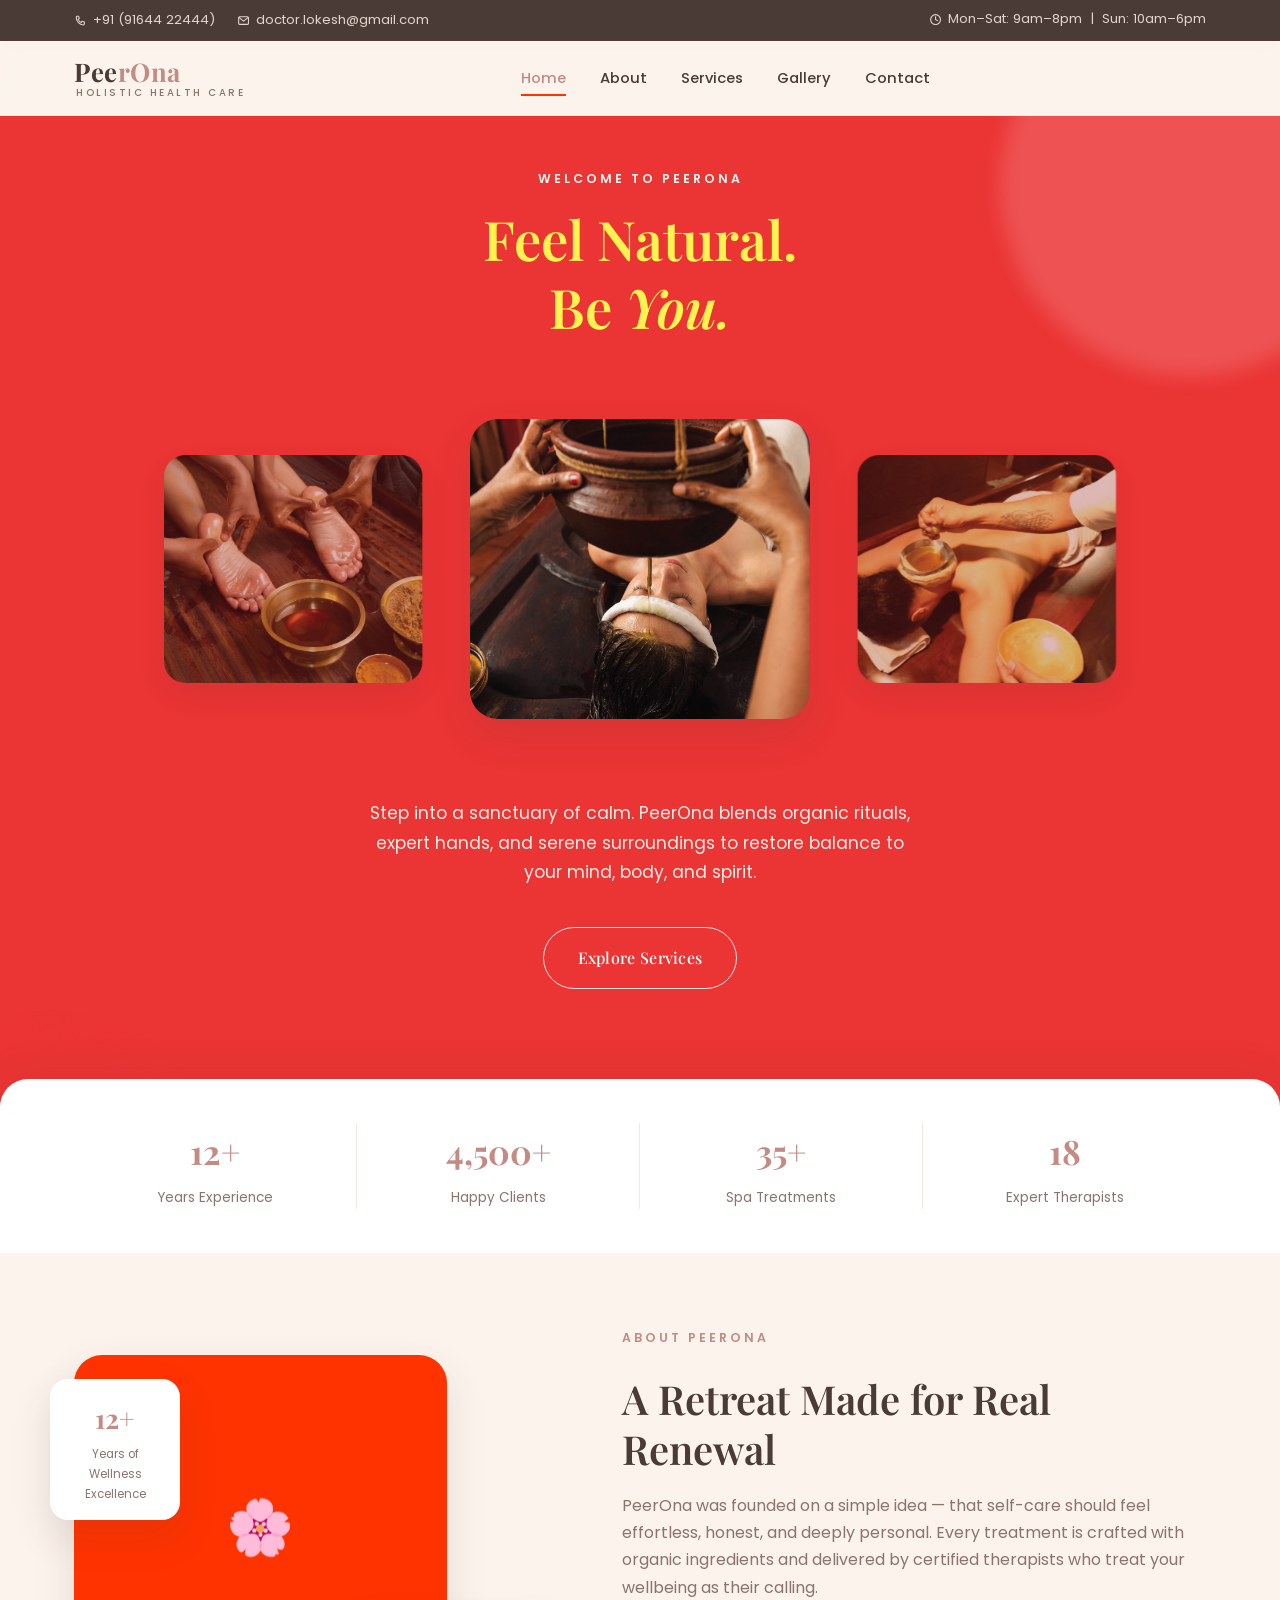
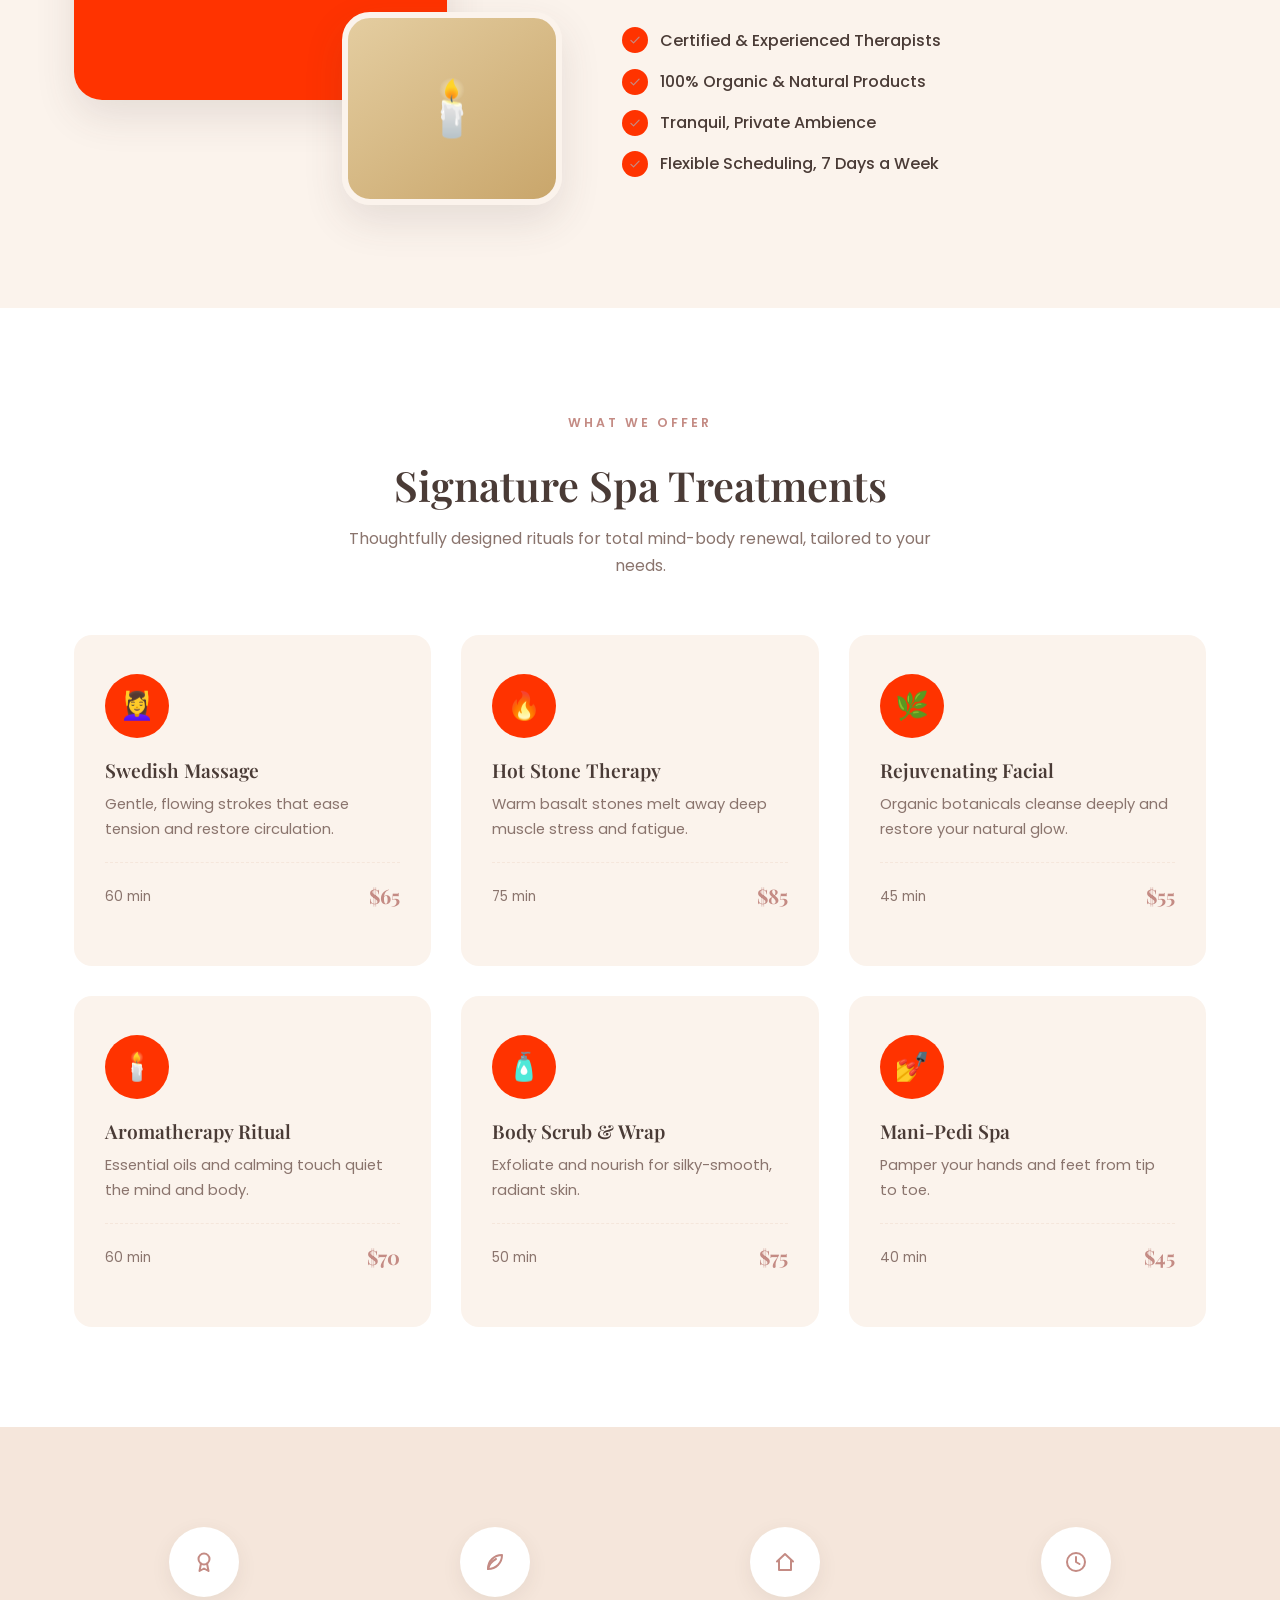
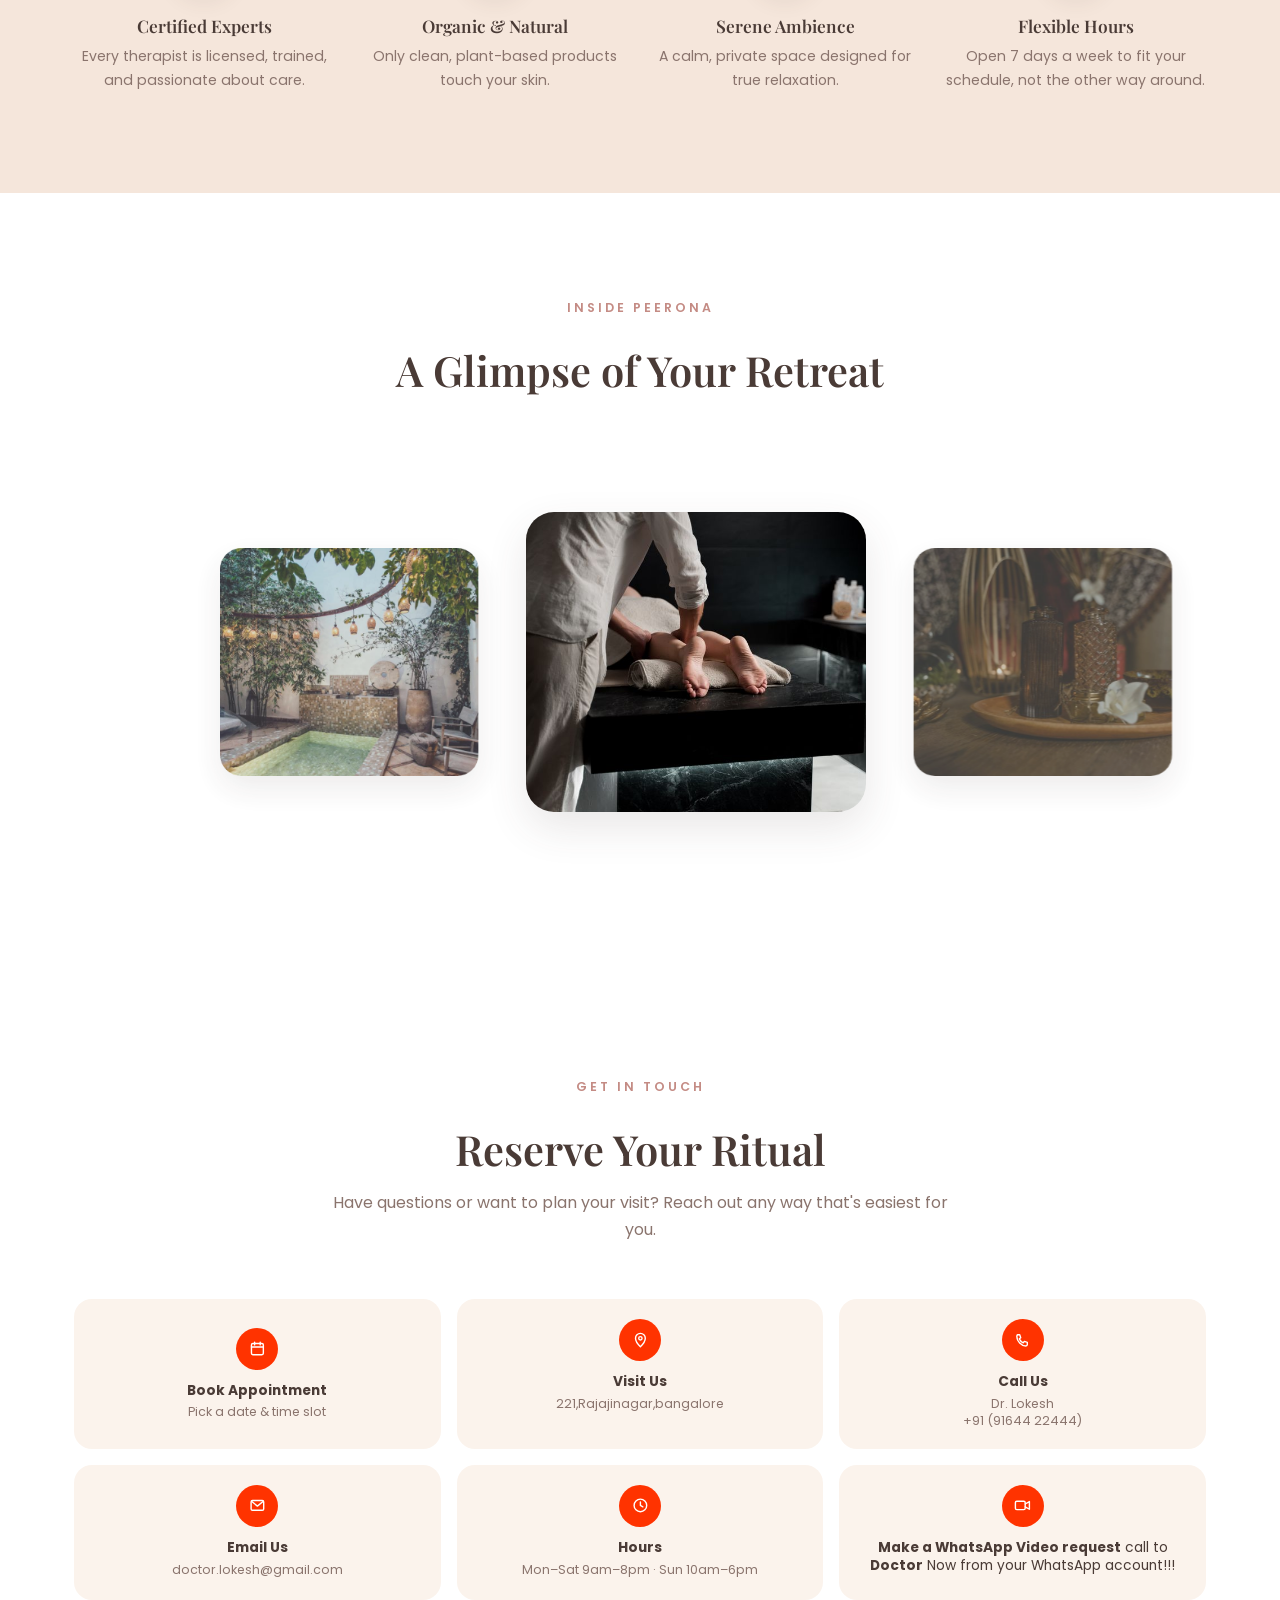
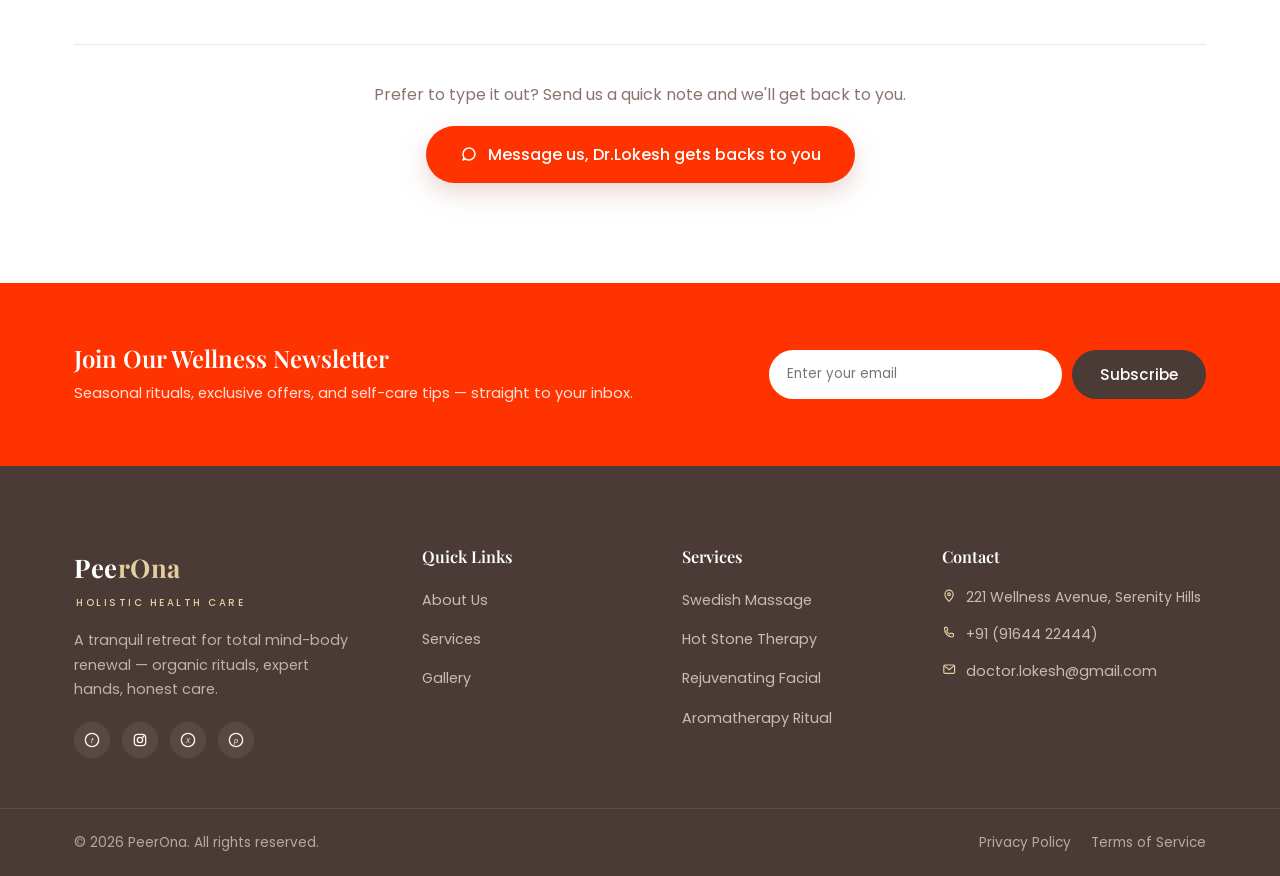
==== index.html @ 8b4ba91b "check in" ====
<!DOCTYPE html>
<html lang="en">
<head>
<meta charset="UTF-8">
<meta name="viewport" content="width=device-width, initial-scale=1.0">
<title>PeerOna | Holistic Health Care</title>
<meta name="description" content="PeerOna Spa & Wellness — organic rituals, expert therapists, and a tranquil retreat for total mind-body renewal.">
<link rel="icon" href="data:image/svg+xml,<svg xmlns=%22http://www.w3.org/2000/svg%22 viewBox=%220 0 100 100%22><text y=%22.9em%22 font-size=%2290%22>🌿</text></svg>">
<link rel="preconnect" href="https://fonts.googleapis.com">
<link rel="preconnect" href="https://fonts.gstatic.com" crossorigin>
<link href="https://fonts.googleapis.com/css2?family=Playfair+Display:wght@500;600;700&family=Poppins:wght@300;400;500;600;700&display=swap" rel="stylesheet">
<link rel="stylesheet" href="assets/css/style.css">
</head>
<body>

<div id="preloader"><div class="loader-leaf">🌿</div></div>

<button id="backToTop" aria-label="Back to top"><i data-icon="arrow-up"></i></button>

<!-- ===== Top Bar ===== -->
<div class="topbar">
  <div class="container topbar-inner">
    <div class="topbar-info">
      <a href="tel:+919164422444" class="topbar-link"><i data-icon="phone"></i> +91 (91644 22444)</a>
      <a href="mailto:doctor.lokesh@gmail.com" class="topbar-link"><i data-icon="mail"></i> doctor.lokesh@gmail.com</a>
    </div>
    <div class="topbar-hours">
      <span><i data-icon="clock"></i> Mon–Sat: 9am–8pm &nbsp;|&nbsp; Sun: 10am–6pm</span>
    </div>
  </div>
</div>

<!-- ===== Header / Nav ===== -->
<header class="site-header" id="siteHeader">
  <div class="container header-inner">
    <div class="brand">
      <a href="#home" class="logo">Pee<span>rOna</span></a>
      <span class="brand-tagline">Holistic Health Care</span>
    </div>

    <nav class="main-nav" id="mainNav">
      <ul>
        <li><a href="#home" class="active">Home</a></li>
        <li><a href="#about">About</a></li>
        <li><a href="#services">Services</a></li>
        <li><a href="#gallery">Gallery</a></li>
        <li><a href="#contact">Contact</a></li>
      </ul>
    </nav>

    <div class="header-actions">
      <button class="nav-toggle" id="navToggle" aria-label="Toggle menu">
        <span></span><span></span><span></span>
      </button>
    </div>
  </div>
</header>

<!-- ===== Mobile Tab Bar (always visible on small screens) ===== -->
<nav class="mobile-tabbar" id="mobileTabbar" aria-label="Mobile navigation">
  <a href="#home" class="active"><i data-icon="home"></i><span>Home</span></a>
  <a href="#about"><i data-icon="info"></i><span>About</span></a>
  <a href="#services"><i data-icon="leaf"></i><span>Services</span></a>
  <a href="#gallery"><i data-icon="grid"></i><span>Gallery</span></a>
  <a href="#contact"><i data-icon="map-pin"></i><span>Contact</span></a>
</nav>

<!-- ===== Hero / Welcome ===== -->
<section class="hero" id="home">
  <div class="hero-blob blob-1"></div>
  <div class="hero-blob blob-2"></div>
  <div class="container hero-inner hero-inner-top">
    <p class="eyebrow reveal">Welcome to PeerOna</p>
    <h1 class="reveal">Feel Natural.<br>Be <span>You.</span></h1>
  </div>

  <div class="glimpse-carousel reveal" id="treatmentsCarousel" aria-label="Signature Ayurvedic treatments at PeerOna" aria-roledescription="carousel">
    <div class="glimpse-track" id="treatmentsTrack">
      <div class="glimpse-slide"><img src="assets/img/treatment-abhyanga.jpg" alt="Therapist performing an Abhyanga warm oil massage" loading="lazy"></div>
      <div class="glimpse-slide"><img src="assets/img/treatment-shirodhara.jpg" alt="Guest receiving a Shirodhara warm oil pour treatment" loading="lazy"></div>
      <div class="glimpse-slide"><img src="assets/img/treatment-greeva-basti.jpg" alt="Therapist performing a Greeva Basti neck treatment" loading="lazy"></div>
      <div class="glimpse-slide"><img src="assets/img/treatment-pizhichil.png" alt="Therapists performing a traditional Pizhichil oil bath ritual" loading="lazy"></div>
      <div class="glimpse-slide"><img src="assets/img/treatment-jannu-basti.jpg" alt="Therapist performing a Jannu Basti knee treatment" loading="lazy"></div>
      <div class="glimpse-slide"><img src="assets/img/treatment-swedana.jpg" alt="Guest receiving a traditional Swedana steam therapy" loading="lazy"></div>
      <div class="glimpse-slide"><img src="assets/img/treatment-katibasti.jpg" alt="Therapist performing a Kati Basti lower back treatment" loading="lazy"></div>
      <div class="glimpse-slide"><img src="assets/img/treatment-nasya.jpg" alt="Therapist administering a Nasya nasal therapy" loading="lazy"></div>
    </div>
  </div>

  <div class="container hero-inner hero-inner-middle">
    <p class="hero-text reveal">
      Step into a sanctuary of calm. PeerOna blends organic rituals, expert hands,
      and serene surroundings to restore balance to your mind, body, and spirit.
    </p>
  </div>

  <div class="container hero-inner hero-inner-bottom">
    <div class="hero-actions reveal">
      <a href="#services" class="btn btn-outline btn-lg">Explore Services</a>
    </div>
  </div>

  <div class="hero-stats">
    <div class="container stats-grid">
      <div class="stat-item">
        <span class="stat-num" data-count="12">0</span><span class="stat-suffix">+</span>
        <p>Years Experience</p>
      </div>
      <div class="stat-item">
        <span class="stat-num" data-count="4500">0</span><span class="stat-suffix">+</span>
        <p>Happy Clients</p>
      </div>
      <div class="stat-item">
        <span class="stat-num" data-count="35">0</span><span class="stat-suffix">+</span>
        <p>Spa Treatments</p>
      </div>
      <div class="stat-item">
        <span class="stat-num" data-count="18">0</span><span class="stat-suffix"></span>
        <p>Expert Therapists</p>
      </div>
    </div>
  </div>
</section>

<!-- ===== About ===== -->
<section class="about" id="about">
  <div class="container about-grid">
    <div class="about-media reveal">
      <div class="about-tile tile-a"><span>🌸</span></div>
      <div class="about-tile tile-b"><span>🕯️</span></div>
      <div class="about-badge">
        <strong>12+</strong>
        <span>Years of Wellness Excellence</span>
      </div>
    </div>
    <div class="about-content reveal">
      <p class="eyebrow">About PeerOna</p>
      <h2>A Retreat Made for Real Renewal</h2>
      <p class="lead">
        PeerOna was founded on a simple idea — that self-care should feel effortless,
        honest, and deeply personal. Every treatment is crafted with organic ingredients
        and delivered by certified therapists who treat your wellbeing as their calling.
      </p>
      <ul class="feature-list">
        <li><i data-icon="check"></i> Certified &amp; Experienced Therapists</li>
        <li><i data-icon="check"></i> 100% Organic &amp; Natural Products</li>
        <li><i data-icon="check"></i> Tranquil, Private Ambience</li>
        <li><i data-icon="check"></i> Flexible Scheduling, 7 Days a Week</li>
      </ul>
    </div>
  </div>
</section>

<!-- ===== Services ===== -->
<section class="services" id="services">
  <div class="container">
    <div class="section-head reveal">
      <p class="eyebrow">What We Offer</p>
      <h2>Signature Spa Treatments</h2>
      <p class="section-sub">Thoughtfully designed rituals for total mind-body renewal, tailored to your needs.</p>
    </div>

    <div class="services-grid">
      <div class="service-card reveal">
        <div class="service-icon">💆‍♀️</div>
        <h3>Swedish Massage</h3>
        <p>Gentle, flowing strokes that ease tension and restore circulation.</p>
        <div class="service-meta"><span>60 min</span><strong>$65</strong></div>
      </div>
      <div class="service-card reveal">
        <div class="service-icon">🔥</div>
        <h3>Hot Stone Therapy</h3>
        <p>Warm basalt stones melt away deep muscle stress and fatigue.</p>
        <div class="service-meta"><span>75 min</span><strong>$85</strong></div>
      </div>
      <div class="service-card reveal">
        <div class="service-icon">🌿</div>
        <h3>Rejuvenating Facial</h3>
        <p>Organic botanicals cleanse deeply and restore your natural glow.</p>
        <div class="service-meta"><span>45 min</span><strong>$55</strong></div>
      </div>
      <div class="service-card reveal">
        <div class="service-icon">🕯️</div>
        <h3>Aromatherapy Ritual</h3>
        <p>Essential oils and calming touch quiet the mind and body.</p>
        <div class="service-meta"><span>60 min</span><strong>$70</strong></div>
      </div>
      <div class="service-card reveal">
        <div class="service-icon">🧴</div>
        <h3>Body Scrub &amp; Wrap</h3>
        <p>Exfoliate and nourish for silky-smooth, radiant skin.</p>
        <div class="service-meta"><span>50 min</span><strong>$75</strong></div>
      </div>
      <div class="service-card reveal">
        <div class="service-icon">💅</div>
        <h3>Mani-Pedi Spa</h3>
        <p>Pamper your hands and feet from tip to toe.</p>
        <div class="service-meta"><span>40 min</span><strong>$45</strong></div>
      </div>
    </div>
  </div>
</section>

<!-- ===== Why Choose Us ===== -->
<section class="why">
  <div class="container why-grid">
    <div class="why-item reveal">
      <div class="why-icon"><i data-icon="award"></i></div>
      <h4>Certified Experts</h4>
      <p>Every therapist is licensed, trained, and passionate about care.</p>
    </div>
    <div class="why-item reveal">
      <div class="why-icon"><i data-icon="leaf"></i></div>
      <h4>Organic &amp; Natural</h4>
      <p>Only clean, plant-based products touch your skin.</p>
    </div>
    <div class="why-item reveal">
      <div class="why-icon"><i data-icon="home"></i></div>
      <h4>Serene Ambience</h4>
      <p>A calm, private space designed for true relaxation.</p>
    </div>
    <div class="why-item reveal">
      <div class="why-icon"><i data-icon="clock"></i></div>
      <h4>Flexible Hours</h4>
      <p>Open 7 days a week to fit your schedule, not the other way around.</p>
    </div>
  </div>
</section>

<!-- ===== Gallery ===== -->
<section class="gallery" id="gallery">
  <div class="container">
    <div class="section-head reveal">
      <p class="eyebrow">Inside PeerOna</p>
      <h2>A Glim<span id="glimpseAnchor">p</span>se of Your Retreat</h2>
    </div>
  </div>
  <div class="glimpse-carousel reveal" id="glimpseCarousel" aria-label="Gallery of the PeerOna retreat" aria-roledescription="carousel">
    <div class="glimpse-track" id="glimpseTrack">
      <div class="glimpse-slide"><img src="assets/img/gallery-1.jpg" alt="Therapist giving a relaxing foot massage" loading="lazy"></div>
      <div class="glimpse-slide"><img src="assets/img/gallery-3.jpg" alt="Aromatherapy oils and candles" loading="lazy"></div>
      <div class="glimpse-slide"><img src="assets/img/gallery-2.jpg" alt="Guest enjoying an aromatherapy ritual" loading="lazy"></div>
      <div class="glimpse-slide"><img src="assets/img/gallery-4.jpg" alt="Elegant marble soaking tub bathed in natural light" loading="lazy"></div>
      <div class="glimpse-slide"><img src="assets/img/gallery-6.jpg" alt="Rustic steam room interior" loading="lazy"></div>
      <div class="glimpse-slide"><img src="assets/img/gallery-5.jpg" alt="Guest receiving a facial treatment" loading="lazy"></div>
      <div class="glimpse-slide"><img src="assets/img/gallery-7.jpg" alt="Elegant pedicure spa lounge" loading="lazy"></div>
      <div class="glimpse-slide"><img src="assets/img/gallery-8.jpg" alt="Lantern-lit mosaic pool nestled in a lush courtyard" loading="lazy"></div>
    </div>
  </div>
</section>

<!-- ===== Contact Info ===== -->
<section class="contact-info" id="contact">
  <div class="container">
    <div class="section-head reveal">
      <p class="eyebrow">Get In Touch</p>
      <h2>Reserve Your Ritual</h2>
      <p class="section-sub">Have questions or want to plan your visit? Reach out any way that's easiest for you.</p>
    </div>
    <div class="contact-info-grid">
      <button type="button" class="contact-card contact-card-link reveal" id="openAppointmentModal">
        <div class="contact-icon"><i data-icon="calendar"></i></div>
        <strong>Book Appointment</strong>
        <span>Pick a date &amp; time slot</span>
      </button>
      <a href="https://www.google.com/maps/search/?api=1&amp;query=12.9865278%2C77.5501667" target="_blank" rel="noopener" class="contact-card contact-card-link reveal" id="visitUsCard" aria-label="Open clinic location in Google Maps">
        <div class="contact-icon"><i data-icon="map-pin"></i></div>
        <strong>Visit Us</strong>
        <span id="clinicAddressText" data-config="address">221,Rajajinagar,bangalore</span>
      </a>
      <a href="tel:+919164422444" class="contact-card contact-card-link reveal">
        <div class="contact-icon"><i data-icon="phone"></i></div>
        <strong>Call Us</strong>
        <span>Dr. Lokesh</span>
        <span>+91 (91644 22444)</span>
      </a>
      <a href="mailto:doctor.lokesh@gmail.com" class="contact-card contact-card-link reveal">
        <div class="contact-icon"><i data-icon="mail"></i></div>
        <strong>Email Us</strong>
        <span>doctor.lokesh@gmail.com</span>
      </a>
      <div class="contact-card reveal">
        <div class="contact-icon"><i data-icon="clock"></i></div>
        <strong>Hours</strong>
        <span>Mon–Sat 9am–8pm · Sun 10am–6pm</span>
      </div>
      <a href="https://wa.me/919164422444?text=Hi%20Dr.%20Lokesh%2C%20I%27d%20like%20to%20start%20a%20WhatsApp%20video%20call." class="contact-card contact-card-link reveal" target="_blank" rel="noopener">
        <div class="contact-icon"><i data-icon="video"></i></div>
        <strong style="font-weight: normal;"><b>Make a WhatsApp Video request</b> call to <b>Doctor</b> Now from your WhatsApp account!!!</strong>
      </a>
    </div>

    <div class="contact-cta reveal">
      <p>Prefer to type it out? Send us a quick note and we'll get back to you.</p>
      <button type="button" class="btn btn-primary btn-lg" id="openMessageModal">
        <i data-icon="message-circle"></i> Message us, Dr.Lokesh gets backs to you
      </button>
    </div>
  </div>
</section>

<!-- ===== Message Us Modal ===== -->
<div class="modal-overlay" id="messageModalOverlay">
  <div class="modal-box" role="dialog" aria-modal="true" aria-labelledby="messageModalTitle">
    <button type="button" class="modal-close" id="closeMessageModal" aria-label="Close">
      <i data-icon="x"></i>
    </button>
    <div class="modal-scroll-content">
    <h3 id="messageModalTitle">Send Us a Message</h3>
    <p class="modal-sub">Fill in your details and we'll reach out shortly.</p>
    <form id="messageUsForm" class="message-form">
      <label for="msgName">Name</label>
      <input type="text" id="msgName" name="name" placeholder="Your name" required>

      <label for="msgPhone">Phone Number</label>
      <input type="tel" id="msgPhone" name="phone" placeholder="Your phone number" required pattern="[0-9+\s\(\)\-]{7,}">

      <label for="msgMessage">Message</label>
      <textarea id="msgMessage" name="message" rows="4" placeholder="How can we help?" required></textarea>

      <label for="msgImage">Upload Photo (Problem you are facing) to doctor (optional)</label>
      <input type="file" id="msgImage" name="image" accept="image/*">
      <span class="form-hint">Up to 4 MB. JPG or PNG works best.</span>

      <label for="msgImage2">Upload Photo 2 (Problem you are facing) to doctor (optional)</label>
      <input type="file" id="msgImage2" name="image2" accept="image/*">
      <span class="form-hint">Up to 4 MB. JPG or PNG works best.</span>

      <label for="msgImage3">Upload Photo 3 (Problem you are facing) to doctor (optional)</label>
      <input type="file" id="msgImage3" name="image3" accept="image/*">
      <span class="form-hint">Up to 4 MB. JPG or PNG works best.</span>

      <label for="msgImage4">Upload Photo 4 (Problem you are facing) to doctor (optional)</label>
      <input type="file" id="msgImage4" name="image4" accept="image/*">
      <span class="form-hint">Up to 4 MB. JPG or PNG works best.</span>

      <button type="submit" class="btn btn-primary btn-block btn-lg">Send Message</button>
      <p class="form-status" id="messageFormStatus" aria-live="polite"></p>
    </form>
    </div>
  </div>
</div>

<!-- ===== Book Appointment Modal ===== -->
<div class="modal-overlay" id="appointmentModalOverlay">
  <div class="modal-box" role="dialog" aria-modal="true" aria-labelledby="appointmentModalTitle">
    <button type="button" class="modal-close" id="closeAppointmentModal" aria-label="Close">
      <i data-icon="x"></i>
    </button>
    <div class="modal-scroll-content">
    <h3 id="appointmentModalTitle">Book an Appointment</h3>
    <p class="modal-sub">Pick a date and time that works for you — we'll confirm it right away.</p>
    <div class="appt-address-field">
      <span class="appt-clinic-label">Clinic Address</span>
      <button type="button" class="appt-clinic-address" id="apptClinicAddressBtn" data-maps-url="https://www.google.com/maps/search/?api=1&amp;query=12.9865278%2C77.5501667" aria-label="Open clinic location in Google Maps"><i data-icon="map-pin"></i> <span id="apptClinicAddressText" data-config="address">221,Rajajinagar,bangalore</span></button>
    </div>
    <form id="appointmentForm" class="message-form">
      <label for="apptName">Name</label>
      <input type="text" id="apptName" name="name" placeholder="Your name" required>

      <label for="apptPhone">Phone Number</label>
      <input type="tel" id="apptPhone" name="phone" placeholder="Your phone number" required pattern="[0-9+\s\(\)\-]{7,}">

      <label for="apptDate">Date</label>
      <input type="date" id="apptDate" name="date" required>

      <label for="apptTime">Booking Time</label>
      <select id="apptTime" name="timeSlot" required>
        <option value="">Select a time slot</option>
      </select>
      <span class="form-hint">10 AM–2 PM &amp; 3 PM–8 PM, 30-minute slots (2–3 PM is lunch break). Already-booked slots are grayed out.</span>

      <button type="submit" class="btn btn-primary btn-block btn-lg">Confirm Appointment</button>
      <p class="form-status" id="appointmentFormStatus" aria-live="polite"></p>
    </form>
    </div>
  </div>
</div>

<!-- ===== Newsletter ===== -->
<section class="newsletter">
  <div class="container newsletter-inner reveal">
    <div>
      <h3>Join Our Wellness Newsletter</h3>
      <p>Seasonal rituals, exclusive offers, and self-care tips — straight to your inbox.</p>
    </div>
    <form class="newsletter-form" id="newsletterForm">
      <input type="email" placeholder="Enter your email" required>
      <button type="submit" class="btn btn-dark">Subscribe</button>
    </form>
  </div>
</section>

<!-- ===== Footer ===== -->
<footer class="site-footer">
  <div class="container footer-grid">
    <div class="footer-col">
      <a href="#home" class="logo">Pee<span>rOna</span></a>
      <span class="brand-tagline footer-tagline">Holistic Health Care</span>
      <p>A tranquil retreat for total mind-body renewal — organic rituals, expert hands, honest care.</p>
      <div class="footer-social">
        <a href="#" aria-label="Facebook"><i data-icon="facebook"></i></a>
        <a href="#" aria-label="Instagram"><i data-icon="instagram"></i></a>
        <a href="#" aria-label="Twitter"><i data-icon="twitter"></i></a>
        <a href="#" aria-label="Pinterest"><i data-icon="pinterest"></i></a>
      </div>
    </div>
    <div class="footer-col">
      <h4>Quick Links</h4>
      <ul>
        <li><a href="#about">About Us</a></li>
        <li><a href="#services">Services</a></li>
        <li><a href="#gallery">Gallery</a></li>
      </ul>
    </div>
    <div class="footer-col">
      <h4>Services</h4>
      <ul>
        <li><a href="#services">Swedish Massage</a></li>
        <li><a href="#services">Hot Stone Therapy</a></li>
        <li><a href="#services">Rejuvenating Facial</a></li>
        <li><a href="#services">Aromatherapy Ritual</a></li>
      </ul>
    </div>
    <div class="footer-col">
      <h4>Contact</h4>
      <ul class="footer-contact">
        <li><i data-icon="map-pin"></i> 221 Wellness Avenue, Serenity Hills</li>
        <li><a href="tel:+919164422444" class="footer-link"><i data-icon="phone"></i> +91 (91644 22444)</a></li>
        <li><a href="mailto:doctor.lokesh@gmail.com" class="footer-link"><i data-icon="mail"></i> doctor.lokesh@gmail.com</a></li>
      </ul>
    </div>
  </div>
  <div class="footer-bottom">
    <div class="container footer-bottom-inner">
      <p>© <span id="year"></span> PeerOna. All rights reserved.</p>
      <div class="footer-legal">
        <a href="#">Privacy Policy</a>
        <a href="#">Terms of Service</a>
      </div>
    </div>
  </div>
</footer>

<script src="assets/js/script.js"></script>
</body>
</html>
---- assets/css/style.css ----
/* =========================================================
   PeerOna — Spa & Wellness
   ========================================================= */

:root {
  --blush:        #d9a6a0;
  --blush-dark:    #c48b84;
  --blush-light:   #f3d9d4;
  --gold:          #c9a66b;
  --gold-light:    #e4cda0;
  --cream:         #fbf3ec;
  --cream-dark:    #f5e6db;
  --text-dark:     #4a3b36;
  --text-light:    #8a746d;
  --white:         #ffffff;

  --font-heading: 'Playfair Display', Georgia, serif;
  --font-body: 'Poppins', 'Segoe UI', sans-serif;

  --radius-sm: 10px;
  --radius-md: 18px;
  --radius-lg: 28px;
  --shadow-sm: 0 6px 20px rgba(74, 59, 54, 0.08);
  --shadow-md: 0 16px 40px rgba(74, 59, 54, 0.12);
  --transition: 0.35s cubic-bezier(.4,0,.2,1);
}

* { margin: 0; padding: 0; box-sizing: border-box; }

html { scroll-behavior: smooth; overflow-x: hidden; width: 100%; }

body {
  font-family: var(--font-body);
  color: var(--text-dark);
  background: var(--cream);
  line-height: 1.7;
  overflow-x: hidden;
  width: 100%;
}

img { max-width: 100%; display: block; }
a { text-decoration: none; color: inherit; }
ul { list-style: none; }
button { font-family: inherit; cursor: pointer; border: none; background: none; }
h1, h2, h3, h4 { font-family: var(--font-heading); font-weight: 600; line-height: 1.25; color: var(--text-dark); }

.container {
  width: 100%;
  max-width: 1180px;
  margin: 0 auto;
  padding: 0 24px;
}

/* ---------- Buttons ---------- */
.btn {
  display: inline-flex;
  align-items: center;
  justify-content: center;
  gap: 8px;
  padding: 13px 28px;
  border-radius: 50px;
  font-weight: 500;
  font-size: 0.95rem;
  transition: var(--transition);
  white-space: nowrap;
}
.btn-primary {
  background: #ff3300;
  color: var(--white);
  box-shadow: 0 10px 24px rgba(196, 139, 132, 0.35);
}
.btn-primary:hover { background: var(--text-dark); transform: translateY(-2px); }
.btn-outline {
  border: 1.5px solid var(--blush-dark);
  color: var(--blush-dark);
  background: transparent;
}
.btn-outline:hover { background: #ff3300; color: var(--white); transform: translateY(-2px); }
.btn-dark { background: var(--text-dark); color: var(--white); }
.btn-dark:hover { background: #ff3300; }
.btn-lg { padding: 16px 34px; font-size: 1rem; }
.btn-block { width: 100%; }

/* ---------- Icons (inline SVG via data-icon, injected by JS) ---------- */
i[data-icon] { display: inline-flex; width: 1em; height: 1em; }
i[data-icon] svg { width: 100%; height: 100%; fill: none; stroke: currentColor; stroke-width: 2; stroke-linecap: round; stroke-linejoin: round; }

/* ---------- Preloader ---------- */
#preloader {
  position: fixed; inset: 0; z-index: 9999;
  background: var(--cream);
  display: flex; align-items: center; justify-content: center;
  transition: opacity 0.6s ease, visibility 0.6s ease;
}
#preloader.hidden { opacity: 0; visibility: hidden; }
.loader-leaf { font-size: 2.6rem; animation: spin 1.4s linear infinite; }
@keyframes spin { to { transform: rotate(360deg); } }

/* ---------- Back to top ---------- */
#backToTop {
  position: fixed; right: 24px; bottom: 24px; z-index: 400;
  width: 46px; height: 46px; border-radius: 50%;
  background: #ff3300; color: var(--white);
  display: flex; align-items: center; justify-content: center;
  font-size: 1.1rem;
  box-shadow: var(--shadow-md);
  opacity: 0; visibility: hidden; transform: translateY(10px);
  transition: var(--transition);
}
#backToTop.show { opacity: 1; visibility: visible; transform: translateY(0); }
#backToTop:hover { background: var(--text-dark); }

/* ---------- Topbar ---------- */
.topbar {
  background: var(--text-dark);
  color: var(--cream-dark);
  font-size: 0.82rem;
}
.topbar-inner {
  display: flex; align-items: center; justify-content: space-between;
  padding: 8px 24px;
  flex-wrap: wrap; gap: 6px;
}
.topbar-info { display: flex; gap: 22px; }
.topbar-info span, .topbar-hours span { display: inline-flex; align-items: center; gap: 6px; opacity: 0.9; }
.topbar-link {
  display: inline-flex; align-items: center; gap: 6px; opacity: 0.9;
  color: inherit; text-decoration: none; transition: opacity 0.2s ease;
}
.topbar-link:hover { opacity: 1; text-decoration: underline; }

/* ---------- Header ---------- */
.site-header {
  position: sticky; top: 0; z-index: 500;
  background: rgba(251, 243, 236, 0.92);
  backdrop-filter: blur(10px);
  border-bottom: 1px solid rgba(74,59,54,0.06);
  transition: var(--transition);
}
.site-header.scrolled { box-shadow: var(--shadow-sm); }
.header-inner { display: flex; align-items: center; justify-content: space-between; padding: 16px 24px; }

.logo { font-family: var(--font-heading); font-size: 1.6rem; font-weight: 700; color: var(--text-dark); letter-spacing: 0.5px; }
.logo span { color: var(--blush-dark); }

.brand { display: flex; flex-direction: column; line-height: 1.1; }
.brand-tagline {
  font-size: 0.62rem; font-weight: 500; letter-spacing: 2.5px; text-transform: uppercase;
  color: var(--text-light); margin-top: 3px; padding-left: 2px;
}
.footer-tagline { display: block; color: var(--gold-light); margin: 6px 0 0; }

.main-nav ul { display: flex; gap: 34px; }
.main-nav a {
  font-size: 0.92rem; font-weight: 500; color: var(--text-dark);
  position: relative; padding: 6px 0;
}
.main-nav a::after {
  content: ""; position: absolute; left: 0; bottom: -2px; width: 0; height: 2px;
  background: #ff3300; transition: var(--transition);
}
.main-nav a:hover::after, .main-nav a.active::after { width: 100%; }
.main-nav a:hover, .main-nav a.active { color: var(--blush-dark); }

.header-actions { display: flex; align-items: center; gap: 18px; }
.nav-toggle { display: none; flex-direction: column; gap: 5px; width: 26px; }
.nav-toggle span { height: 2px; background: var(--text-dark); border-radius: 2px; transition: var(--transition); }

/* ---------- Mobile tab bar (fixed, always visible on small screens) ---------- */
.mobile-tabbar {
  display: none;
  position: fixed; left: 0; right: 0; bottom: 0; z-index: 650;
  background: var(--white);
  border-top: 1px solid var(--cream-dark);
  box-shadow: 0 -6px 24px rgba(74,59,54,0.1);
  padding: 6px 4px calc(6px + env(safe-area-inset-bottom, 0px));
}
.mobile-tabbar a {
  flex: 1; display: flex; flex-direction: column; align-items: center; justify-content: center;
  gap: 3px; padding: 6px 2px; border-radius: var(--radius-sm);
  color: var(--text-light); font-size: 0.64rem; font-weight: 500;
  transition: var(--transition);
}
.mobile-tabbar a i { width: 20px; height: 20px; }
.mobile-tabbar a.active, .mobile-tabbar a:active { color: #ff3300; }
.mobile-tabbar a.active { background: var(--cream); }

/* ---------- Hero ---------- */
.hero {
  position: relative;
  padding: 34px 0 0;
  background: #eb3434;
  overflow: hidden;
}
.hero-blob {
  position: absolute; border-radius: 50%;
  filter: blur(10px); opacity: 0.5; z-index: 0;
}
.blob-1 { width: 380px; height: 380px; background: #f17171; top: -120px; right: -100px; }
.blob-2 { width: 300px; height: 300px; background: #eb3434; bottom: -80px; left: -100px; }

.hero-inner { position: relative; z-index: 1; text-align: center; max-width: 760px; }
.hero-inner-top { padding-top: 14px; }
.hero-inner-middle { padding-top: 2px; }
.hero-inner-bottom { padding-top: 6px; padding-bottom: 90px; }
/* The treatments carousel sits directly on the hero's red background,
   between the heading and the intro paragraph (which now reads below
   it, followed by the "Explore Services" button). */
.hero .glimpse-carousel { margin: 10px auto 18px; }
@media (max-width: 640px) {
  .hero .glimpse-carousel { margin: 4px auto 10px; }
}
.eyebrow {
  display: inline-block; text-transform: uppercase; letter-spacing: 3px;
  font-size: 0.78rem; font-weight: 600; color: var(--blush-dark); margin-bottom: 16px;
}
.hero h1 { font-size: clamp(2.1rem, 4.6vw, 3.4rem); margin-bottom: 18px; color: #fff44f; }
.hero h1 span { color: #fff44f; font-style: italic; }
.hero-text { font-size: 1.08rem; color: #ffe9e3; max-width: 560px; margin: 0 auto 34px; }
.hero-actions { display: flex; gap: 16px; justify-content: center; flex-wrap: wrap; }

/* Hero sits on a solid red background now, so its text needs its own
   light, high-contrast treatment instead of the default muted palette. */
.hero .eyebrow { color: #fff5f0; }
.hero .btn-outline {
  border-color: rgba(255, 255, 255, 0.85);
  color: #ffffff;
  font-family: var(--font-heading);
  letter-spacing: 0.3px;
}
.hero .btn-outline:hover {
  background: #ffffff;
  color: #eb3434;
  border-color: #ffffff;
}

.hero-stats { position: relative; z-index: 1; background: var(--white); border-radius: var(--radius-lg) var(--radius-lg) 0 0; box-shadow: 0 -10px 40px rgba(74,59,54,0.06); }
.stats-grid { display: grid; grid-template-columns: repeat(4, minmax(0, 1fr)); padding: 44px 24px; }
.stat-item { text-align: center; border-right: 1px solid var(--cream-dark); }
.stat-item:last-child { border-right: none; }
.stat-num, .stat-suffix { font-family: var(--font-heading); font-size: 2.1rem; font-weight: 700; color: var(--blush-dark); }
.stat-item p { font-size: 0.85rem; color: var(--text-light); margin-top: 6px; }

/* ---------- Section shared ---------- */
section { padding: 100px 0; }
.section-head { text-align: center; max-width: 620px; margin: 0 auto 56px; }
.section-head h2 { font-size: clamp(1.9rem, 3.5vw, 2.6rem); margin: 10px 0 14px; }
.section-sub { color: var(--text-light); font-size: 1rem; }
.section-head.light .eyebrow { color: var(--gold-light); }
.section-head.light h2 { color: var(--white); }

/* ---------- About ---------- */
.about { padding-top: 70px; }
.about-grid { display: grid; grid-template-columns: 0.9fr 1.1fr; gap: 70px; align-items: center; }
.about-media { position: relative; height: 420px; }
.about-tile {
  position: absolute; border-radius: var(--radius-lg);
  display: flex; align-items: center; justify-content: center;
  font-size: 3.4rem; box-shadow: var(--shadow-md);
}
.tile-a { width: 78%; height: 82%; top: 0; left: 0; background: linear-gradient(145deg, #ff3300, #ff3300); }
.tile-b {
  width: 46%; height: 46%; bottom: -30px; right: -10px;
  background: linear-gradient(145deg, var(--gold-light), var(--gold));
  border: 6px solid var(--cream);
}
.about-badge {
  position: absolute; top: 24px; left: -24px;
  background: var(--white); border-radius: var(--radius-md); box-shadow: var(--shadow-md);
  padding: 16px 20px; display: flex; flex-direction: column; align-items: center; text-align: center;
  width: 130px;
}
.about-badge strong { font-family: var(--font-heading); font-size: 1.7rem; color: var(--blush-dark); }
.about-badge span { font-size: 0.72rem; color: var(--text-light); margin-top: 4px; }

.about-content h2 { margin: 10px 0 18px; font-size: clamp(1.9rem, 3.5vw, 2.5rem); }
.about-content .lead { color: var(--text-light); margin-bottom: 26px; }
.feature-list { margin-bottom: 30px; display: grid; gap: 14px; }
.feature-list li { display: flex; align-items: center; gap: 12px; font-weight: 500; }
.feature-list i { color: var(--blush-dark); background: #ff3300; border-radius: 50%; width: 26px; height: 26px; padding: 6px; flex-shrink: 0; }

/* ---------- Services ---------- */
.services { background: var(--white); }
.services-grid { display: grid; grid-template-columns: repeat(3, minmax(0, 1fr)); gap: 30px; }
.service-card {
  background: var(--cream); border-radius: var(--radius-md); padding: 38px 30px;
  transition: var(--transition); border: 1px solid transparent;
}
.service-card:hover { transform: translateY(-8px); box-shadow: var(--shadow-md); background: var(--white); border-color: var(--blush-light); }
.service-icon {
  width: 64px; height: 64px; border-radius: 50%; background: #ff3300;
  display: flex; align-items: center; justify-content: center; font-size: 1.7rem; margin-bottom: 20px;
}
.service-card h3 { font-size: 1.2rem; margin-bottom: 10px; }
.service-card p { color: var(--text-light); font-size: 0.92rem; margin-bottom: 20px; }
.service-meta { display: flex; justify-content: space-between; align-items: center; padding-top: 16px; border-top: 1px dashed var(--cream-dark); margin-bottom: 14px; }
.service-meta span { color: var(--text-light); font-size: 0.85rem; }
.service-meta strong { font-family: var(--font-heading); font-size: 1.25rem; color: var(--blush-dark); }
.service-link { font-size: 0.88rem; font-weight: 600; color: var(--blush-dark); }
.service-link:hover { color: var(--text-dark); }

/* ---------- Why ---------- */
.why { background: var(--cream-dark); }
.why-grid { display: grid; grid-template-columns: repeat(4, minmax(0, 1fr)); gap: 30px; text-align: center; }
.why-icon {
  width: 70px; height: 70px; margin: 0 auto 18px; border-radius: 50%;
  background: var(--white); display: flex; align-items: center; justify-content: center;
  color: var(--blush-dark); font-size: 1.5rem; box-shadow: var(--shadow-sm);
}
.why-item h4 { font-size: 1.08rem; margin-bottom: 8px; }
.why-item p { color: var(--text-light); font-size: 0.88rem; }

/* ---------- Pricing ---------- */
.pricing-grid { display: grid; grid-template-columns: repeat(3, 1fr); gap: 30px; align-items: start; }
.price-card {
  background: var(--white); border-radius: var(--radius-md); padding: 44px 34px;
  text-align: center; box-shadow: var(--shadow-sm); position: relative; transition: var(--transition);
  border: 1px solid var(--cream-dark);
}
.price-card:hover { transform: translateY(-6px); box-shadow: var(--shadow-md); }
.price-card.featured { background: var(--text-dark); color: var(--cream); transform: scale(1.05); border: none; }
.price-card.featured:hover { transform: scale(1.05) translateY(-6px); }
.price-card.featured h3, .price-card.featured .price { color: var(--white); }
.price-card.featured li { color: var(--cream-dark); }
.badge {
  position: absolute; top: -14px; left: 50%; transform: translateX(-50%);
  background: var(--gold); color: var(--white); font-size: 0.72rem; font-weight: 600;
  padding: 6px 18px; border-radius: 50px; letter-spacing: 0.5px;
}
.price-card h3 { font-size: 1.2rem; margin-bottom: 14px; }
.price { font-family: var(--font-heading); font-size: 2.6rem; font-weight: 700; color: var(--blush-dark); margin-bottom: 24px; }
.price-card ul { display: grid; gap: 12px; margin-bottom: 30px; text-align: left; }
.price-card li { display: flex; align-items: center; gap: 10px; font-size: 0.9rem; color: var(--text-light); }
.price-card li i { color: var(--blush-dark); flex-shrink: 0; }
.price-card.featured li i { color: var(--gold-light); }
.price-card .btn { width: 100%; }

/* ---------- Gallery / Glimpse Carousel ---------- */
.gallery { background: var(--white); padding-bottom: 100px; }
.glimpse-carousel {
  position: relative;
  height: 420px;
  max-width: 1180px;
  margin: 0 auto;
  padding: 0 24px;
  overflow: hidden;
  touch-action: pan-y;
  -webkit-user-select: none;
  user-select: none;
}
.glimpse-track { position: relative; width: 100%; height: 100%; }
.glimpse-slide {
  position: absolute; top: 50%; left: 50%;
  width: 340px; height: 300px;
  margin-top: -150px; margin-left: -170px;
  border-radius: var(--radius-lg);
  overflow: hidden;
  box-shadow: var(--shadow-md);
  transition: transform 1.1s cubic-bezier(.4, 0, .2, 1), opacity 1.1s ease, filter 1.1s ease;
  will-change: transform, opacity;
  cursor: grab;
}
.glimpse-carousel.is-dragging .glimpse-slide { cursor: grabbing; }
.glimpse-track.is-dragging .glimpse-slide { transition: none !important; }
.glimpse-slide img { width: 100%; height: 100%; object-fit: cover; display: block; -webkit-user-drag: none; user-drag: none; }
@media (prefers-reduced-motion: reduce) {
  .glimpse-slide { transition: none; }
}

/* ---------- Team ---------- */
.team { background: var(--cream-dark); }
.team-grid { display: grid; grid-template-columns: repeat(4, minmax(0, 1fr)); gap: 30px; }
.team-card { background: var(--white); border-radius: var(--radius-md); padding: 32px 22px; text-align: center; transition: var(--transition); }
.team-card:hover { transform: translateY(-6px); box-shadow: var(--shadow-md); }
.team-photo {
  width: 110px; height: 110px; margin: 0 auto 18px; border-radius: 50%;
  background: linear-gradient(145deg, #ff3300, #ff3300);
  display: flex; align-items: center; justify-content: center; font-size: 2.6rem;
}
.team-card h4 { font-size: 1.08rem; margin-bottom: 4px; }
.team-card p { color: var(--text-light); font-size: 0.85rem; margin-bottom: 14px; }
.team-social { display: flex; justify-content: center; gap: 12px; }
.team-social a { width: 32px; height: 32px; border-radius: 50%; background: #ff3300; color: var(--blush-dark); display: flex; align-items: center; justify-content: center; font-size: 0.85rem; transition: var(--transition); }
.team-social a:hover { background: #ff3300; color: var(--white); }

/* ---------- Testimonials ---------- */
.testimonials { background: linear-gradient(160deg, var(--text-dark), #3a2d29); color: var(--cream); text-align: center; }
.testimonial-slider { max-width: 700px; margin: 0 auto; }
.testimonial-track { position: relative; min-height: 200px; }
.testimonial-slide { display: none; animation: fadeIn 0.6s ease; }
.testimonial-slide.active { display: block; }
@keyframes fadeIn { from { opacity: 0; transform: translateY(10px);} to { opacity: 1; transform: translateY(0);} }
.stars { color: var(--gold-light); font-size: 1.1rem; margin-bottom: 18px; letter-spacing: 3px; }
.testimonial-slide p { font-size: 1.2rem; font-style: italic; line-height: 1.8; margin-bottom: 24px; color: var(--cream-dark); }
.testimonial-author strong { display: block; font-family: var(--font-heading); font-size: 1.05rem; }
.testimonial-author span { font-size: 0.82rem; color: var(--gold-light); }
.testimonial-dots { display: flex; justify-content: center; gap: 10px; margin-top: 34px; }
.testimonial-dots span { width: 9px; height: 9px; border-radius: 50%; background: rgba(251,243,236,0.3); cursor: pointer; transition: var(--transition); }
.testimonial-dots span.active { background: var(--gold-light); width: 22px; border-radius: 5px; }

/* ---------- Contact Info ---------- */
.contact-info { background: var(--white); }
.contact-info-grid { display: grid; grid-template-columns: repeat(3, minmax(0, 1fr)); gap: 16px; }
.contact-card {
  background: var(--cream); border-radius: var(--radius-md); padding: 20px 14px;
  text-align: center; transition: var(--transition);
}
.contact-card:hover { transform: translateY(-6px); box-shadow: var(--shadow-md); background: var(--white); }
.contact-card-link { display: block; color: inherit; text-decoration: none; cursor: pointer; }
button.contact-card-link { width: 100%; border: none; font: inherit; }
.contact-icon {
  width: 42px; height: 42px; margin: 0 auto 12px; border-radius: 50%;
  background: #ff3300; color: var(--white); display: flex; align-items: center; justify-content: center;
  font-size: 1.05rem; padding: 9px;
}
.contact-card strong { display: block; font-size: 0.86rem; margin-bottom: 5px; line-height: 1.3; }
.contact-card span { display: block; color: var(--text-light); font-size: 0.78rem; line-height: 1.3; }

.contact-cta {
  text-align: center; margin-top: 44px; padding-top: 36px; border-top: 1px solid var(--cream-dark);
}
.contact-cta p { color: var(--text-light); margin-bottom: 18px; }
.contact-cta .btn { display: inline-flex; align-items: center; gap: 10px; }
.contact-cta .btn i { width: 18px; height: 18px; }

/* ---------- Message Us Modal ---------- */
.modal-overlay {
  position: fixed; inset: 0; background: rgba(74, 59, 54, 0.55);
  display: none; align-items: center; justify-content: center;
  padding: 20px; z-index: 1000; opacity: 0; transition: opacity 0.3s ease;
}
.modal-overlay.is-open { display: flex; opacity: 1; }
.modal-box {
  background: var(--white); border-radius: var(--radius-lg); box-shadow: var(--shadow-md);
  padding: 44px 36px; max-width: 460px; width: 100%; position: relative;
  transform: translateY(14px) scale(0.97); opacity: 0; transition: transform 0.3s ease, opacity 0.3s ease;
  max-height: 90vh; overflow: hidden; display: flex; flex-direction: column;
}
.modal-overlay.is-open .modal-box { transform: translateY(0) scale(1); opacity: 1; }
.modal-scroll-content { overflow-y: auto; flex: 1 1 auto; min-height: 0; }
.modal-close {
  position: absolute; top: 18px; right: 18px; width: 36px; height: 36px; border-radius: 50%;
  border: none; background: var(--cream); color: var(--text-dark); display: flex;
  align-items: center; justify-content: center; cursor: pointer; transition: var(--transition);
  z-index: 2; flex-shrink: 0;
}
.modal-close:hover { background: #ff3300; color: var(--white); }
.modal-close i { width: 16px; height: 16px; }
.modal-box h3 { font-size: 1.5rem; margin-bottom: 6px; }
.modal-sub { color: var(--text-light); font-size: 0.92rem; margin-bottom: 24px; }
.appt-address-field { margin: -14px 0 20px; }
.appt-clinic-label { display: block; font-size: 0.85rem; font-weight: 600; color: var(--text-dark); margin-bottom: 6px; }
.appt-clinic-address {
  display: flex; align-items: center; gap: 8px; color: var(--text-dark); font-size: 0.88rem;
  background: var(--cream); border-radius: var(--radius-sm); padding: 10px 14px; margin: 0;
  border: none; width: 100%; text-align: left; font-family: inherit; cursor: pointer; transition: var(--transition);
}
.appt-clinic-address:hover, .appt-clinic-address:focus-visible { background: var(--cream-dark); }
.appt-clinic-address i { width: 16px; height: 16px; flex-shrink: 0; color: #ff3300; }
.appt-clinic-address span { text-decoration: underline; text-decoration-color: transparent; transition: text-decoration-color 0.2s ease; }
.appt-clinic-address:hover span, .appt-clinic-address:focus-visible span { text-decoration-color: currentColor; }
.message-form { display: flex; flex-direction: column; gap: 20px; }
.message-form label { font-size: 0.85rem; font-weight: 600; color: var(--text-dark); margin-bottom: -14px; }
.message-form input, .message-form textarea, .message-form select {
  width: 100%; padding: 13px 16px; border: 1px solid var(--cream-dark); border-radius: var(--radius-sm);
  font-family: var(--font-body); font-size: 0.94rem; color: var(--text-dark); background: var(--cream);
  transition: var(--transition); resize: vertical;
}
.message-form input:focus, .message-form textarea:focus, .message-form select:focus {
  outline: none; border-color: var(--blush-dark); background: var(--white);
}
.message-form select:invalid { color: var(--text-light); }
.message-form select option:disabled { color: #b8b0ab; }
.message-form input[type="file"] {
  padding: 10px 14px; border: 1.5px dashed var(--blush-dark); border-radius: var(--radius-sm);
  background: var(--cream); font-family: var(--font-body); font-size: 0.85rem; color: var(--text-dark);
  cursor: pointer;
}
.form-hint { font-size: 0.78rem; color: var(--text-light); margin-top: -14px; }
.message-form button[type="submit"] { margin-top: 6px; }
.message-form button[type="submit"]:disabled { opacity: 0.7; cursor: not-allowed; transform: none; }
.form-status { font-size: 0.88rem; text-align: center; min-height: 1.2em; }
.form-status.success { color: #2f8f4e; }
.form-status.error { color: #d6453d; }

/* ---------- Newsletter ---------- */
.newsletter { background: #ff3300; padding: 60px 0; }
.newsletter-inner { display: flex; align-items: center; justify-content: space-between; gap: 30px; flex-wrap: wrap; }
.newsletter-inner h3 { color: var(--white); font-size: 1.5rem; margin-bottom: 8px; }
.newsletter-inner p { color: rgba(255,255,255,0.85); font-size: 0.92rem; }
.newsletter-form { display: flex; gap: 10px; flex-wrap: wrap; }
.newsletter-form input { padding: 13px 18px; border-radius: 50px; border: none; min-width: 260px; font-family: inherit; }
.newsletter-form input:focus { outline: none; }

/* ---------- Footer ---------- */
.site-footer { background: var(--text-dark); color: var(--cream-dark); padding-top: 80px; }
.site-footer .logo { color: var(--white); }
.site-footer .logo span { color: var(--gold-light); }
.footer-grid { display: grid; grid-template-columns: minmax(0, 1.4fr) minmax(0, 1fr) minmax(0, 1fr) minmax(0, 1.2fr); gap: 40px; padding-bottom: 50px; }
.footer-col p { color: rgba(251,243,236,0.65); font-size: 0.9rem; margin: 16px 0 20px; max-width: 280px; overflow-wrap: anywhere; }
.footer-col h4 { color: var(--white); font-size: 1.02rem; margin-bottom: 20px; }
.footer-col ul li { margin-bottom: 12px; }
.footer-col ul a { color: rgba(251,243,236,0.7); font-size: 0.9rem; transition: var(--transition); }
.footer-col ul a:hover { color: var(--gold-light); padding-left: 4px; }
.footer-contact li { display: flex; align-items: flex-start; gap: 10px; color: rgba(251,243,236,0.7); font-size: 0.88rem; overflow-wrap: anywhere; }
.footer-contact i { flex-shrink: 0; margin-top: 3px; color: var(--gold-light); }
.footer-link {
  display: flex; align-items: flex-start; gap: 10px; color: inherit;
  text-decoration: none; transition: color 0.2s ease;
}
.footer-link:hover { color: var(--white); text-decoration: underline; }
.footer-social { display: flex; gap: 12px; }
.footer-social a { width: 36px; height: 36px; border-radius: 50%; background: rgba(251,243,236,0.08); display: flex; align-items: center; justify-content: center; color: var(--cream); transition: var(--transition); }
.footer-social a:hover { background: #ff3300; }
.footer-bottom { border-top: 1px solid rgba(251,243,236,0.1); padding: 22px 0; }
.footer-bottom-inner { display: flex; justify-content: space-between; align-items: center; flex-wrap: wrap; gap: 10px; }
.footer-bottom-inner p { font-size: 0.85rem; color: rgba(251,243,236,0.6); }
.footer-legal { display: flex; gap: 20px; }
.footer-legal a { font-size: 0.85rem; color: rgba(251,243,236,0.6); }
.footer-legal a:hover { color: var(--gold-light); }

/* ---------- Reveal animation ---------- */
.reveal { opacity: 0; transform: translateY(24px); transition: opacity 0.7s ease, transform 0.7s ease; }
.reveal.in-view { opacity: 1; transform: translateY(0); }

/* =========================================================
   Responsive
   ========================================================= */
@media (max-width: 1024px) {
  .about-grid { grid-template-columns: 1fr; }
  .about-media { margin-bottom: 40px; height: 360px; }
  .services-grid, .why-grid, .pricing-grid, .team-grid, .contact-info-grid { grid-template-columns: repeat(2, 1fr); }
  .contact-info-grid { grid-template-columns: repeat(3, minmax(0, 1fr)); }
  .glimpse-carousel { height: 320px; }
  .glimpse-slide { width: 260px; height: 230px; margin-top: -115px; margin-left: -130px; }
  .price-card.featured { transform: none; }
  .price-card.featured:hover { transform: translateY(-6px); }
}

@media (max-width: 860px) {
  .topbar-hours { display: none; }
  /* Off-canvas menu + its toggle are replaced by the fixed mobile tab bar below */
  .main-nav, .nav-toggle, .header-actions { display: none !important; }
  .mobile-tabbar { display: flex; }
  .site-footer { padding-bottom: 78px; }
  #backToTop { bottom: 82px; }
  .stats-grid { grid-template-columns: repeat(2, minmax(0, 1fr)); gap: 24px; }
  .stat-item { border-right: none; border-bottom: 1px solid var(--cream-dark); padding-bottom: 18px; }
  .footer-grid { grid-template-columns: repeat(2, minmax(0, 1fr)); gap: 30px; }
  .about-badge { left: 8px; }
  .topbar-info { gap: 14px; }
}

@media (max-width: 640px) {
  section { padding: 70px 0; }
  .services-grid, .why-grid, .pricing-grid, .team-grid, .contact-info-grid { grid-template-columns: 1fr; }
  .glimpse-carousel { height: 250px; }
  .glimpse-slide { width: 230px; height: 205px; margin-top: -102.5px; margin-left: -115px; border-radius: 20px; }
  .form-row { grid-template-columns: 1fr; }
  .newsletter-inner { text-align: center; justify-content: center; }
  .newsletter-form { justify-content: center; width: 100%; }
  .newsletter-form input { min-width: 0; flex: 1; }
  .footer-grid { grid-template-columns: minmax(0, 1fr); gap: 36px; }
  .about-media {
    position: static; height: auto; display: flex; flex-direction: column;
    align-items: center; gap: 16px;
  }
  .about-tile, .about-badge { position: static; width: 100%; }
  .about-tile { height: 220px; }
  .about-badge {
    flex-direction: row; justify-content: center; gap: 10px;
    padding: 16px 20px;
  }
  .about-badge strong { font-size: 1.4rem; }
  .topbar-info { flex-direction: column; gap: 4px; }
  .topbar-inner { justify-content: center; text-align: center; }
}

@media (max-width: 400px) {
  .stats-grid { grid-template-columns: 1fr; }
  .stat-item { border-bottom: 1px solid var(--cream-dark); }
}

/* Book Appointment / Message Us modals and the clickable clinic-address
   row on small phones: tighter padding so content isn't cramped, and a
   16px minimum font size on form fields so iOS Safari doesn't zoom in
   automatically when a field is focused. */
@media (max-width: 640px) {
  .message-form input, .message-form textarea, .message-form select { font-size: 16px; }
}
@media (max-width: 480px) {
  .modal-box { padding: 32px 20px; }
  .modal-close { top: 12px; right: 12px; }
  .appt-clinic-address { font-size: 0.84rem; padding: 10px 12px; }
  /* Slightly tighter field spacing than desktop so the form doesn't take
     too much extra scroll on small phones, while still keeping more
     breathing room than the original cramped layout. */
  .message-form { gap: 16px; }
  .message-form label { margin-bottom: -10px; }
  .form-hint { margin-top: -10px; }
  .appt-address-field { margin: -10px 0 16px; }
}

/* Keep the heading compact on phones so the treatments carousel right
   below it stays fully visible in the first screen, without scrolling. */
@media (max-width: 640px) {
  .hero h1 { font-size: clamp(1.6rem, 7vw, 2.1rem); margin-bottom: 10px; }
  .hero .eyebrow { margin-bottom: 8px; }
}
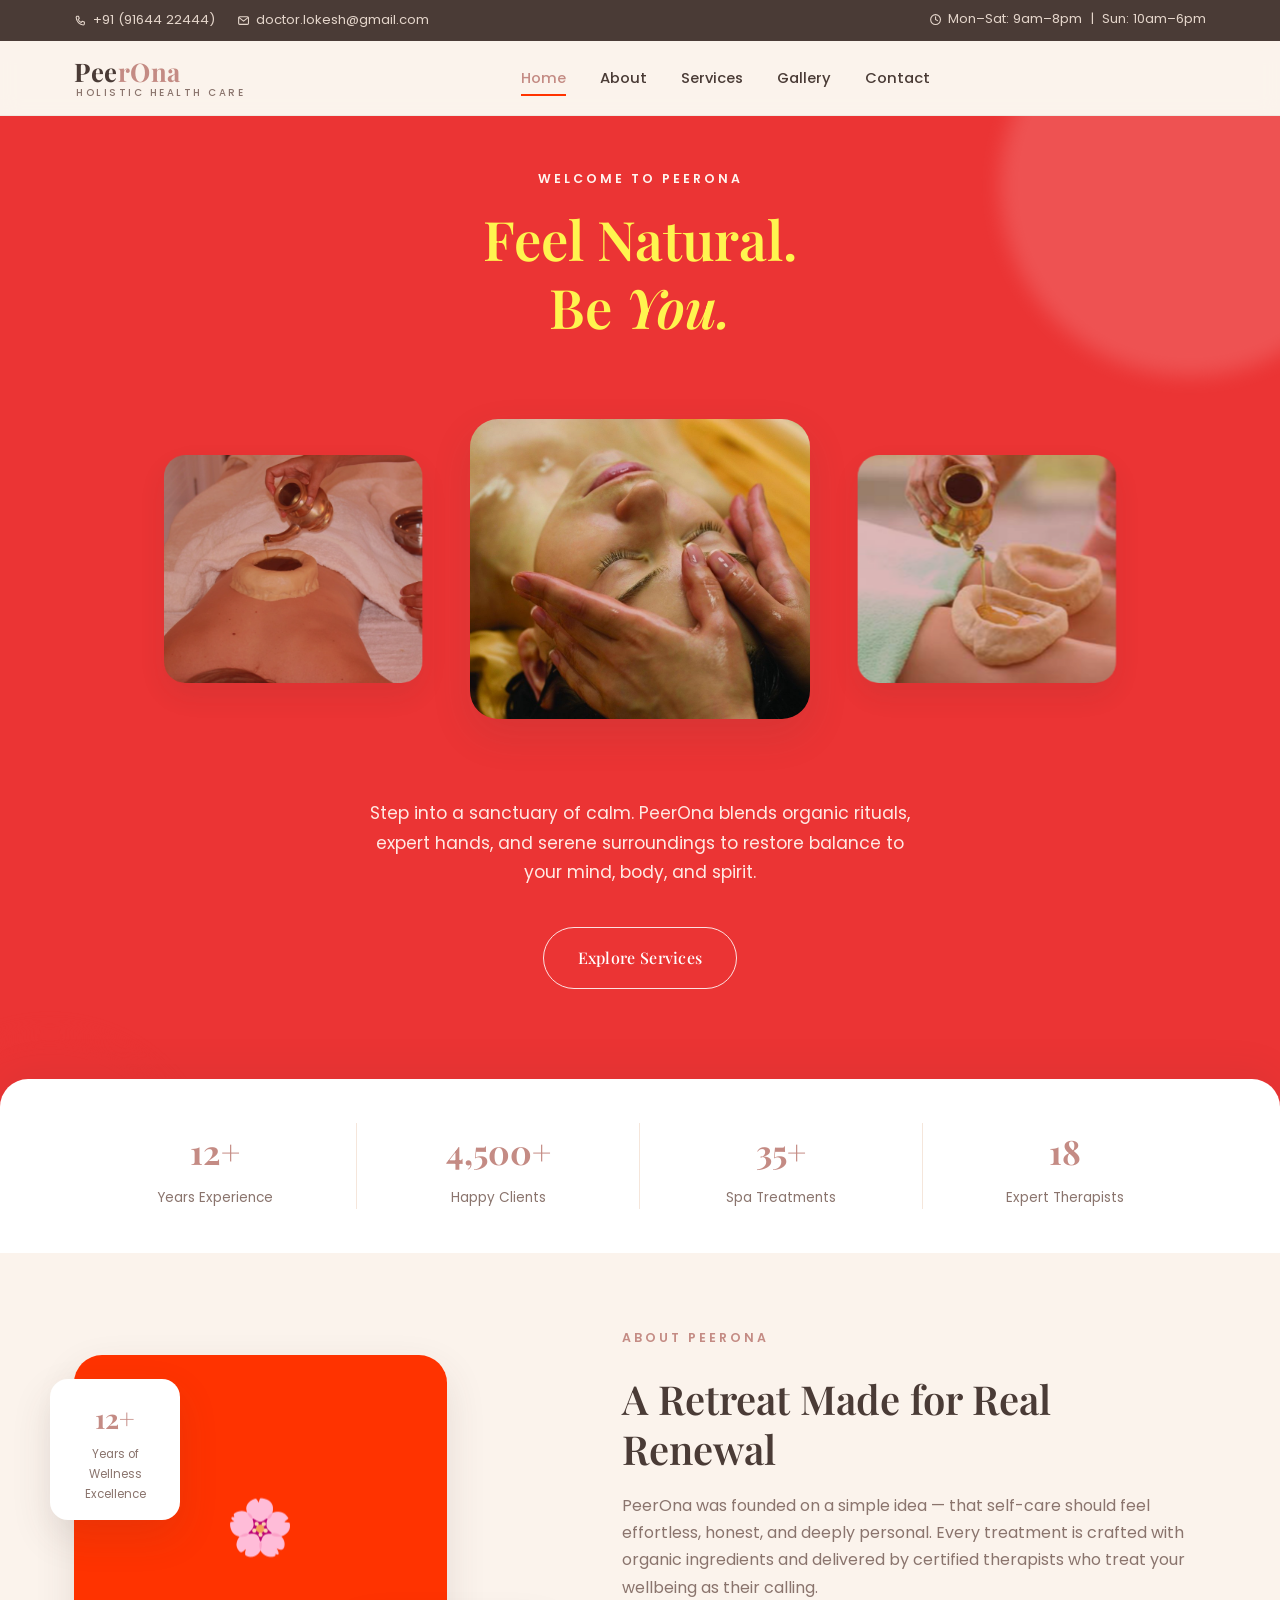
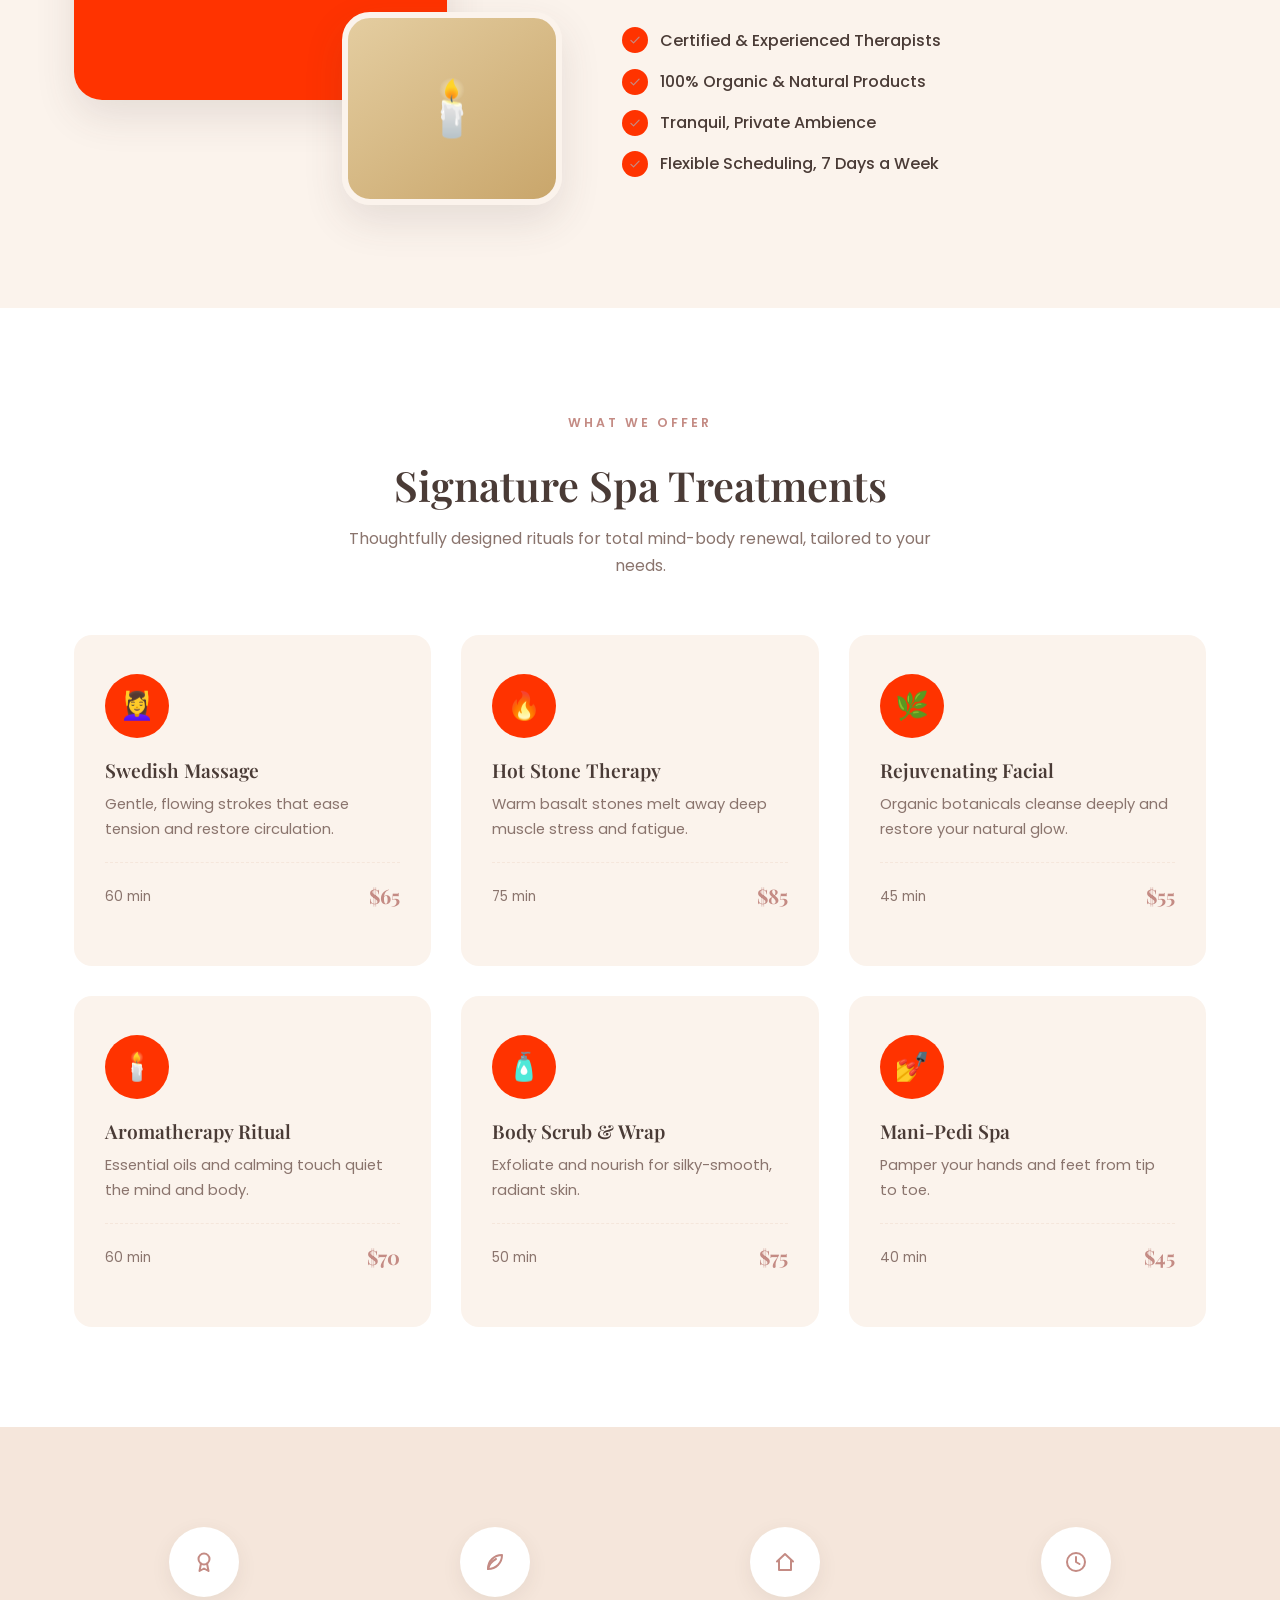
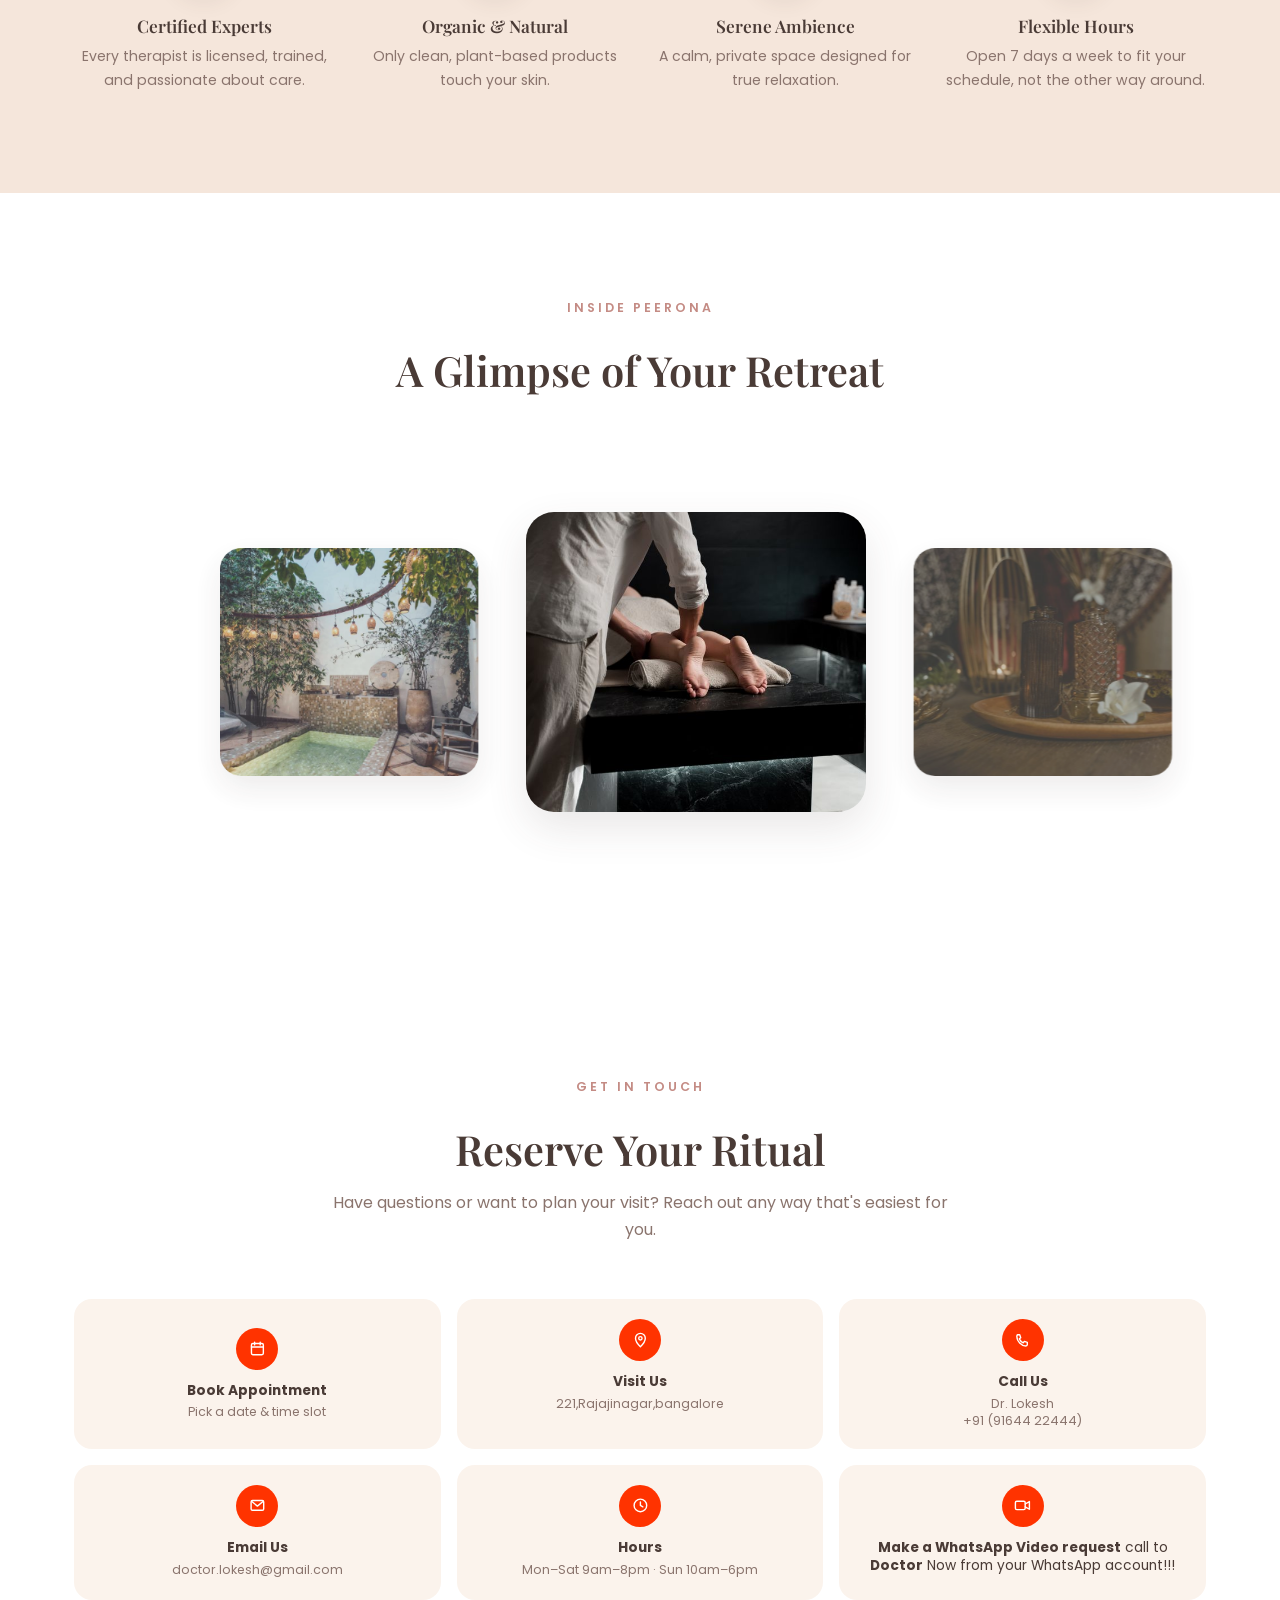
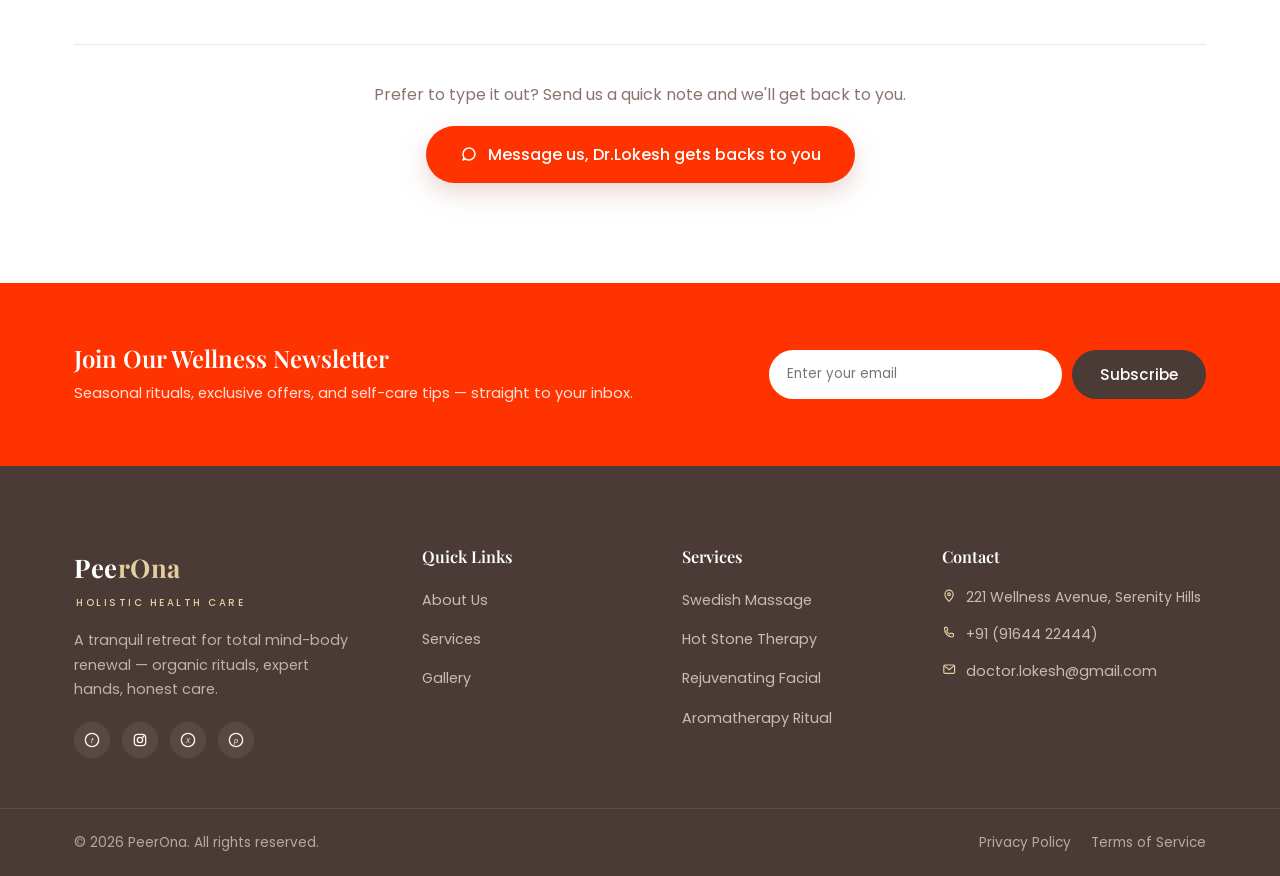
==== commit 15a8d57a: "check in" ====
--- a/index.html
+++ b/index.html
@@ -74,16 +74,23 @@
     <h1 class="reveal">Feel Natural.<br>Be <span>You.</span></h1>
   </div>
 
-  <div class="glimpse-carousel reveal" id="treatmentsCarousel" aria-label="Signature Ayurvedic treatments at PeerOna" aria-roledescription="carousel">
+  <div class="glimpse-carousel reveal" id="treatmentsCarousel" aria-label="Signature treatments and wellness experiences at PeerOna" aria-roledescription="carousel">
     <div class="glimpse-track" id="treatmentsTrack">
-      <div class="glimpse-slide"><img src="assets/img/treatment-abhyanga.jpg" alt="Therapist performing an Abhyanga warm oil massage" loading="lazy"></div>
-      <div class="glimpse-slide"><img src="assets/img/treatment-shirodhara.jpg" alt="Guest receiving a Shirodhara warm oil pour treatment" loading="lazy"></div>
-      <div class="glimpse-slide"><img src="assets/img/treatment-greeva-basti.jpg" alt="Therapist performing a Greeva Basti neck treatment" loading="lazy"></div>
-      <div class="glimpse-slide"><img src="assets/img/treatment-pizhichil.png" alt="Therapists performing a traditional Pizhichil oil bath ritual" loading="lazy"></div>
-      <div class="glimpse-slide"><img src="assets/img/treatment-jannu-basti.jpg" alt="Therapist performing a Jannu Basti knee treatment" loading="lazy"></div>
-      <div class="glimpse-slide"><img src="assets/img/treatment-swedana.jpg" alt="Guest receiving a traditional Swedana steam therapy" loading="lazy"></div>
-      <div class="glimpse-slide"><img src="assets/img/treatment-katibasti.jpg" alt="Therapist performing a Kati Basti lower back treatment" loading="lazy"></div>
-      <div class="glimpse-slide"><img src="assets/img/treatment-nasya.jpg" alt="Therapist administering a Nasya nasal therapy" loading="lazy"></div>
+      <div class="glimpse-slide"><img src="assets/img/hero-back-massage.jpg" alt="Therapist giving a relaxing oil back massage" loading="lazy"></div>
+      <div class="glimpse-slide"><img src="assets/img/hero-oil-pour-massage.jpg" alt="Warm oil poured over the back during a massage" loading="lazy"></div>
+      <div class="glimpse-slide"><img src="assets/img/hero-pulse-diagnosis.jpg" alt="Therapist checking a guest's pulse during an Ayurvedic consultation" loading="lazy"></div>
+      <div class="glimpse-slide"><img src="assets/img/hero-meditation-candles.jpg" alt="Guest meditating in lotus pose by candlelight" loading="lazy"></div>
+      <div class="glimpse-slide"><img src="assets/img/hero-acupuncture.jpg" alt="Acupuncture needles placed along the back" loading="lazy"></div>
+      <div class="glimpse-slide"><img src="assets/img/hero-shirodhara.jpg" alt="Guest receiving a Shirodhara warm oil pour treatment" loading="lazy"></div>
+      <div class="glimpse-slide"><img src="assets/img/hero-katibasti-back.jpg" alt="Warm oil Kati Basti therapy for the back" loading="lazy"></div>
+      <div class="glimpse-slide"><img src="assets/img/hero-foot-reflexology.jpg" alt="Therapist performing foot reflexology" loading="lazy"></div>
+      <div class="glimpse-slide"><img src="assets/img/hero-hotstone-massage.jpg" alt="Hot stone massage therapy" loading="lazy"></div>
+      <div class="glimpse-slide"><img src="assets/img/hero-natural-glow.jpg" alt="Radiant, natural glow after a PeerOna facial" loading="lazy"></div>
+      <div class="glimpse-slide"><img src="assets/img/hero-katibasti-pour.jpg" alt="Warm oil poured for a Kati Basti back treatment" loading="lazy"></div>
+      <div class="glimpse-slide"><img src="assets/img/hero-facial-massage.jpg" alt="Therapist giving a gentle facial massage" loading="lazy"></div>
+      <div class="glimpse-slide"><img src="assets/img/hero-jannubasti-knees.jpg" alt="Warm oil Jannu Basti therapy for the knees" loading="lazy"></div>
+      <div class="glimpse-slide"><img src="assets/img/hero-herbal-pouch-massage.jpg" alt="Four-hand herbal pouch massage" loading="lazy"></div>
+      <div class="glimpse-slide"><img src="assets/img/hero-outdoor-yoga.jpg" alt="Guest practicing yoga in a peaceful outdoor setting" loading="lazy"></div>
     </div>
   </div>
 
@@ -361,6 +368,9 @@
       <label for="apptPhone">Phone Number</label>
       <input type="tel" id="apptPhone" name="phone" placeholder="Your phone number" required pattern="[0-9+\s\(\)\-]{7,}">
 
+      <label for="apptEmail">Email Id <span class="form-optional">(optional)</span></label>
+      <input type="email" id="apptEmail" name="email" placeholder="your.email@example.com">
+
       <label for="apptDate">Date</label>
       <input type="date" id="apptDate" name="date" required>
 
--- a/assets/css/style.css
+++ b/assets/css/style.css
@@ -477,11 +477,76 @@
   cursor: pointer;
 }
 .form-hint { font-size: 0.78rem; color: var(--text-light); margin-top: -14px; }
+.form-optional { font-weight: 400; color: var(--text-light); font-size: 0.78rem; }
+.message-form input:invalid { box-shadow: none; }
+.message-form input.field-invalid { border: 1px solid #e04b4b; }
 .message-form button[type="submit"] { margin-top: 6px; }
 .message-form button[type="submit"]:disabled { opacity: 0.7; cursor: not-allowed; transform: none; }
 .form-status { font-size: 0.88rem; text-align: center; min-height: 1.2em; }
 .form-status.success { color: #2f8f4e; }
 .form-status.error { color: #d6453d; }
+
+/* ---------- Top "Saved" toast (briefly shown after any save to the sheet) ---------- */
+.site-toast {
+  position: fixed;
+  top: 18px;
+  left: 50%;
+  transform: translate(-50%, -140%);
+  z-index: 9999;
+  display: inline-flex;
+  align-items: center;
+  gap: 9px;
+  padding: 12px 24px;
+  border-radius: 50px;
+  background: var(--white);
+  border: 1.5px solid #2f8f4e;
+  color: #2f8f4e;
+  font-family: var(--font-body);
+  font-weight: 600;
+  font-size: 0.92rem;
+  box-shadow: var(--shadow-md);
+  opacity: 0;
+  pointer-events: none;
+  transition: transform 0.35s ease, opacity 0.35s ease;
+}
+.site-toast.is-visible { transform: translate(-50%, 0); opacity: 1; }
+.site-toast::before {
+  content: '';
+  width: 8px; height: 8px; border-radius: 50%; flex-shrink: 0;
+  background: #2f8f4e;
+}
+@media (max-width: 640px) {
+  .site-toast { top: 12px; padding: 10px 20px; font-size: 0.86rem; }
+}
+/* "Welcome <name>" toast shown right after loki.html unlocks -- same
+   shape/behaviour as the green "Saved" toast, but in the site's brand
+   accent orange instead of green, so the two are never confused. */
+.site-toast.toast-welcome { border-color: #ff3300; color: #ff3300; }
+.site-toast.toast-welcome::before { background: #ff3300; }
+
+/* ---------- Form "saving" overlay (shown over Appointment / Message Us
+   fields while the save request to the sheet is in flight) ---------- */
+.message-form { position: relative; }
+.form-saving-overlay {
+  position: absolute; inset: 0;
+  display: none;
+  align-items: center; justify-content: center;
+  background: rgba(255, 255, 255, 0.8);
+  border-radius: var(--radius-md);
+  z-index: 5;
+}
+.form-saving-overlay.is-active { display: flex; }
+.form-saving-overlay .loki-spinner {
+  display: inline-block; width: 36px; height: 36px;
+  border: 4px solid rgba(255, 51, 0, 0.15);
+  border-top-color: #ff3300;
+  border-radius: 50%;
+  animation: form-spin 0.8s linear infinite;
+}
+@keyframes form-spin { to { transform: rotate(360deg); } }
+@media (prefers-reduced-motion: reduce) {
+  .form-saving-overlay .loki-spinner { animation-duration: 1.6s; }
+}
 
 /* ---------- Newsletter ---------- */
 .newsletter { background: #ff3300; padding: 60px 0; }
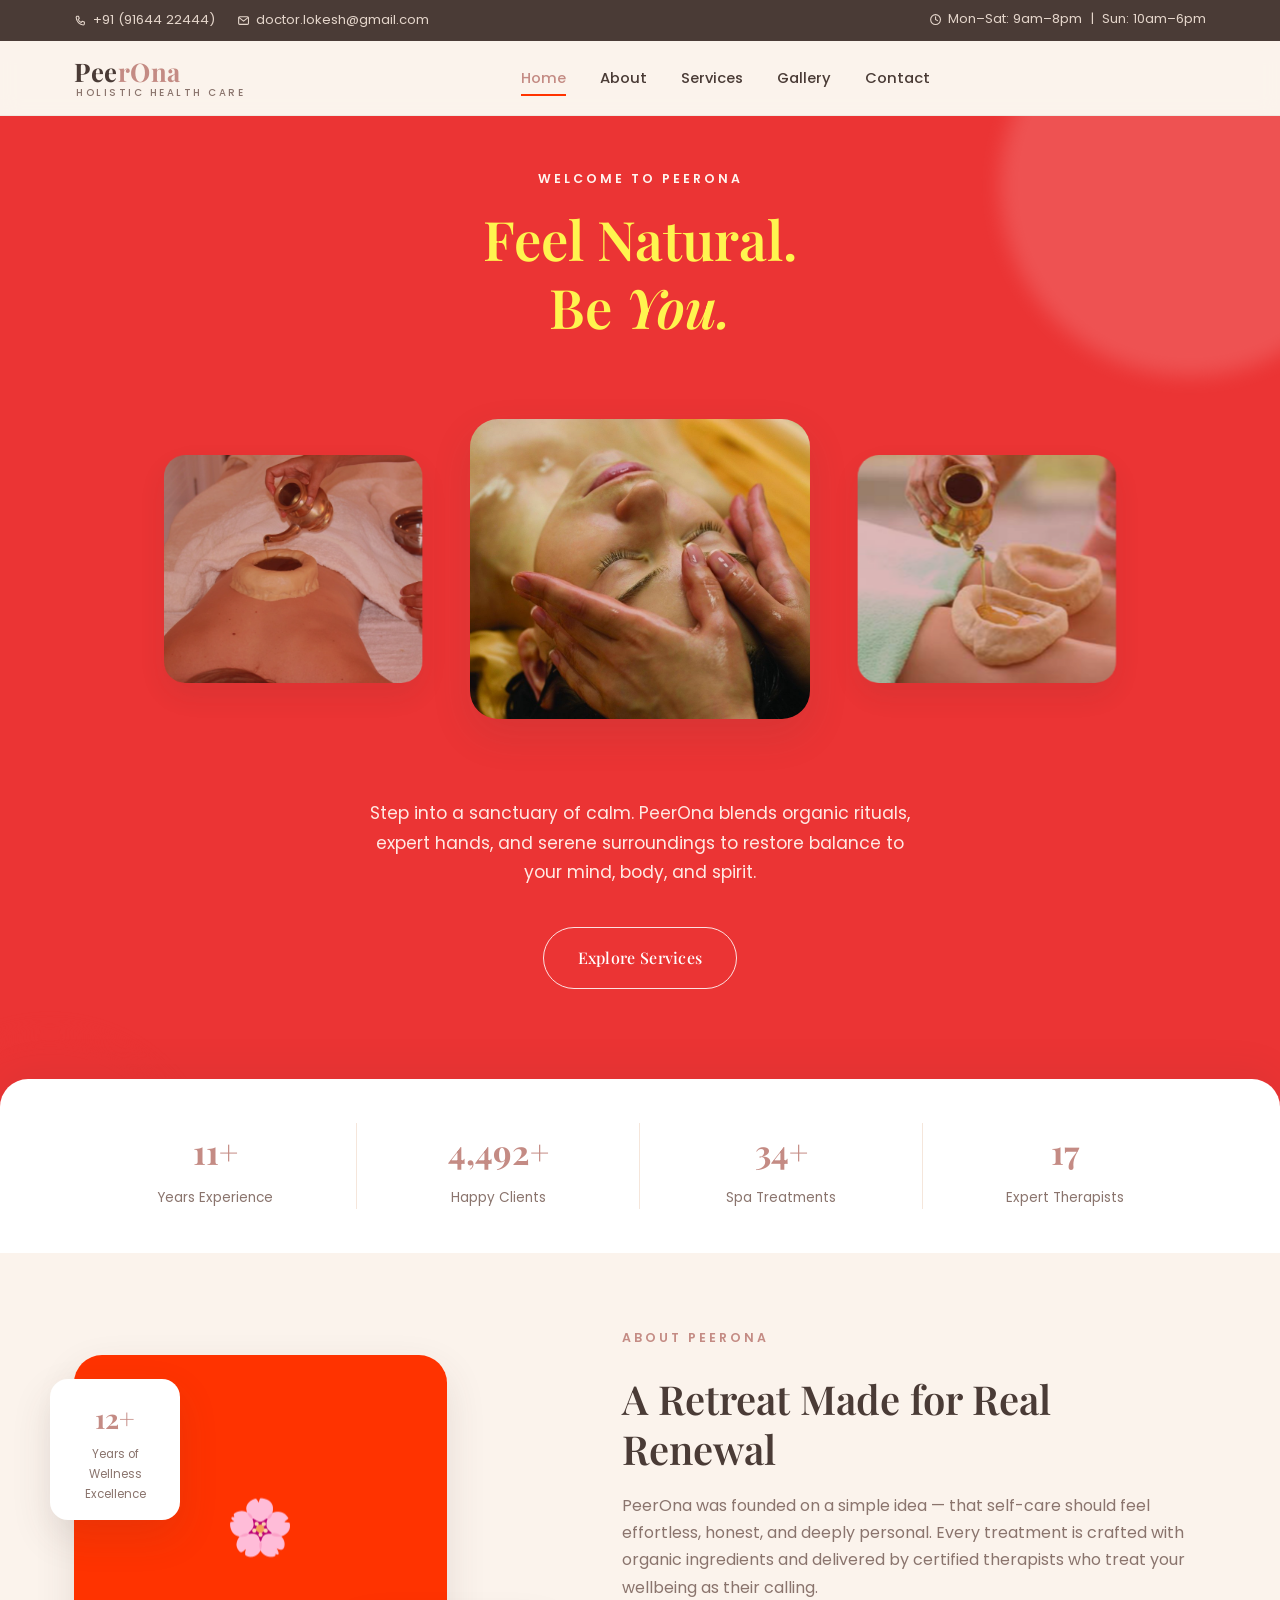
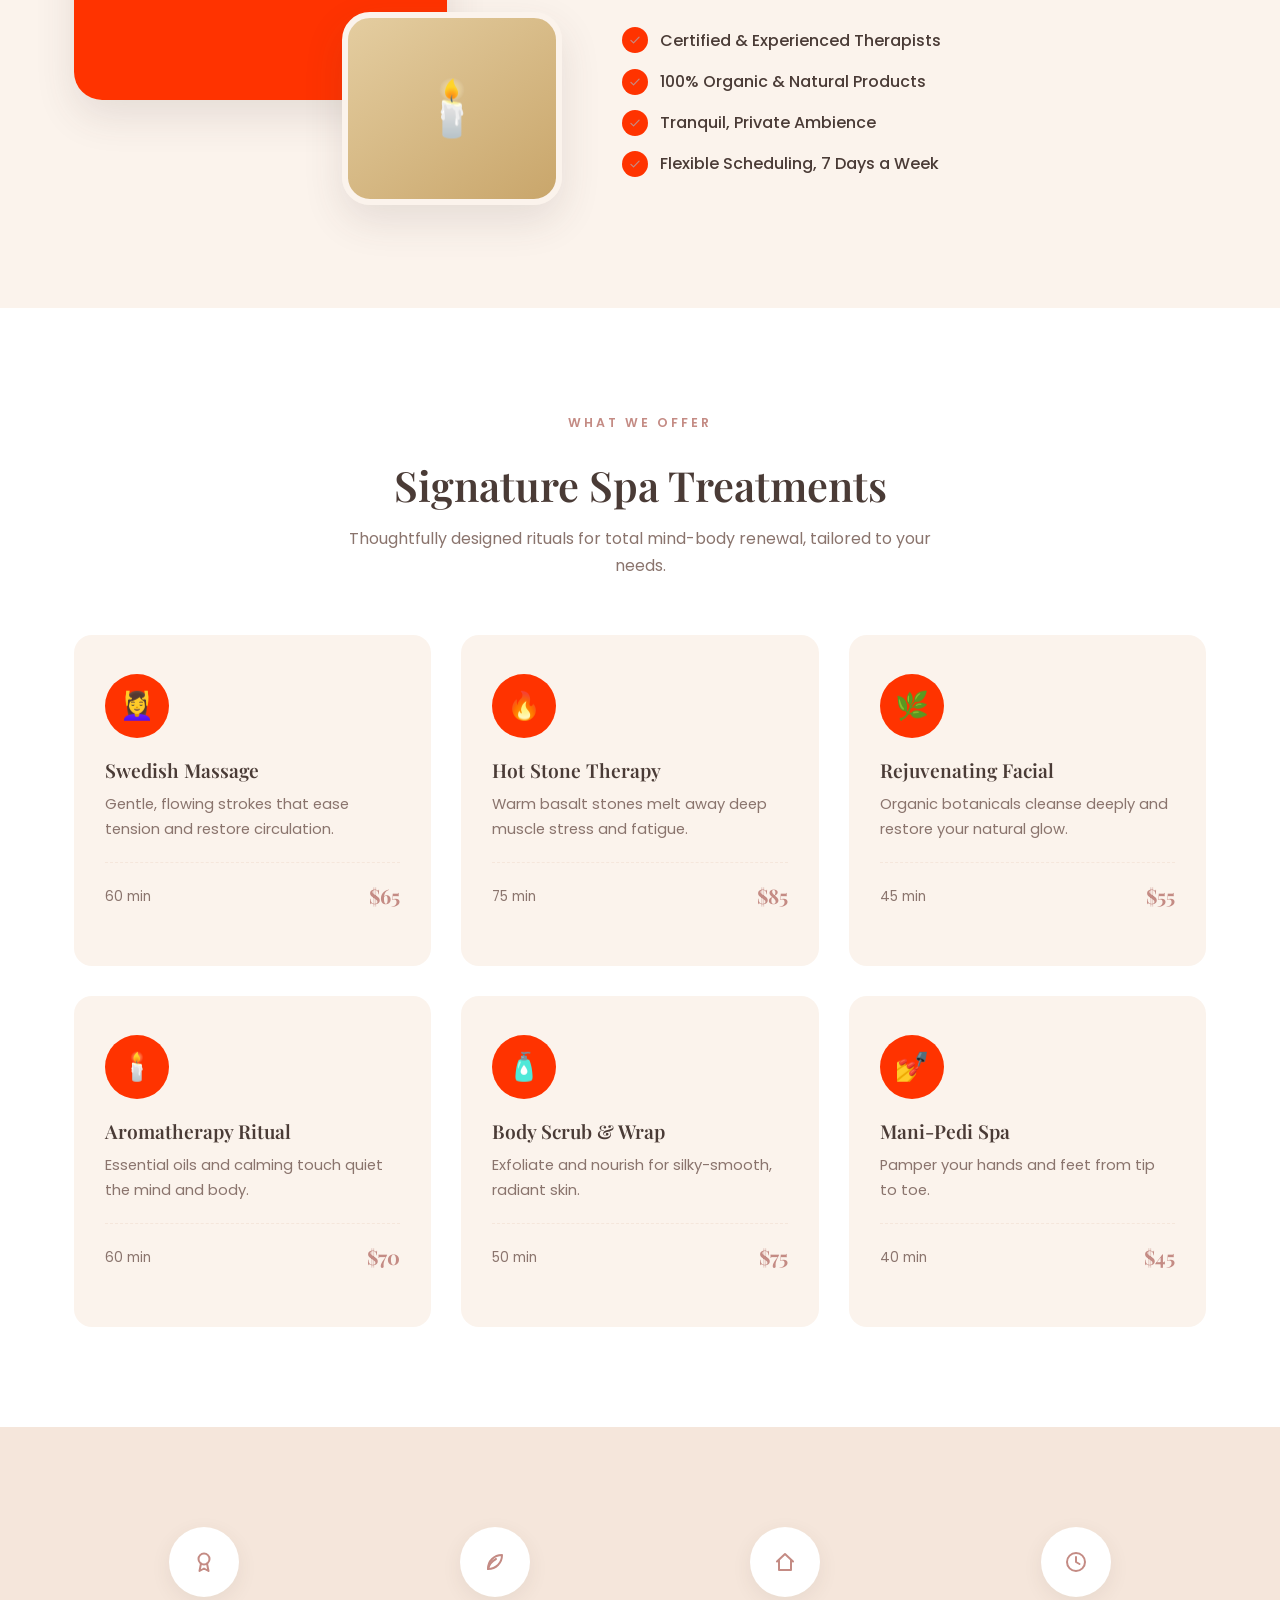
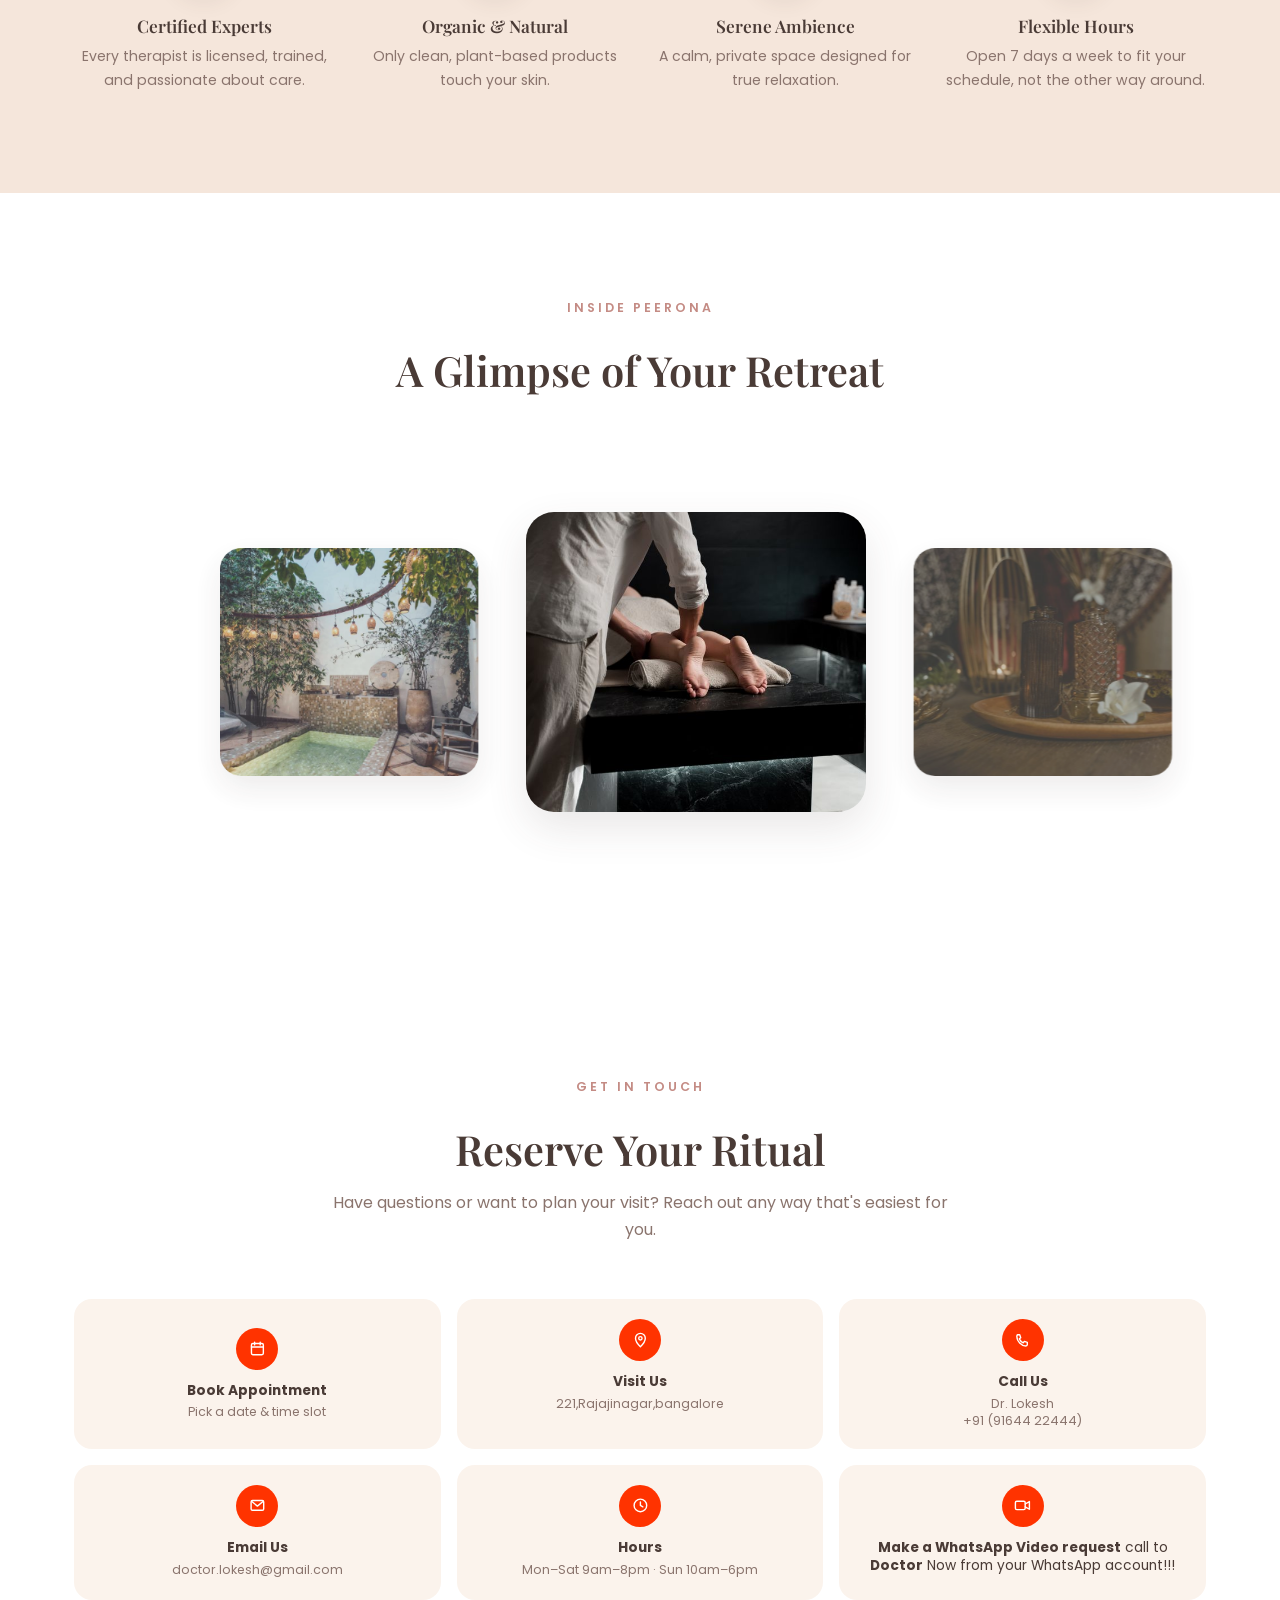
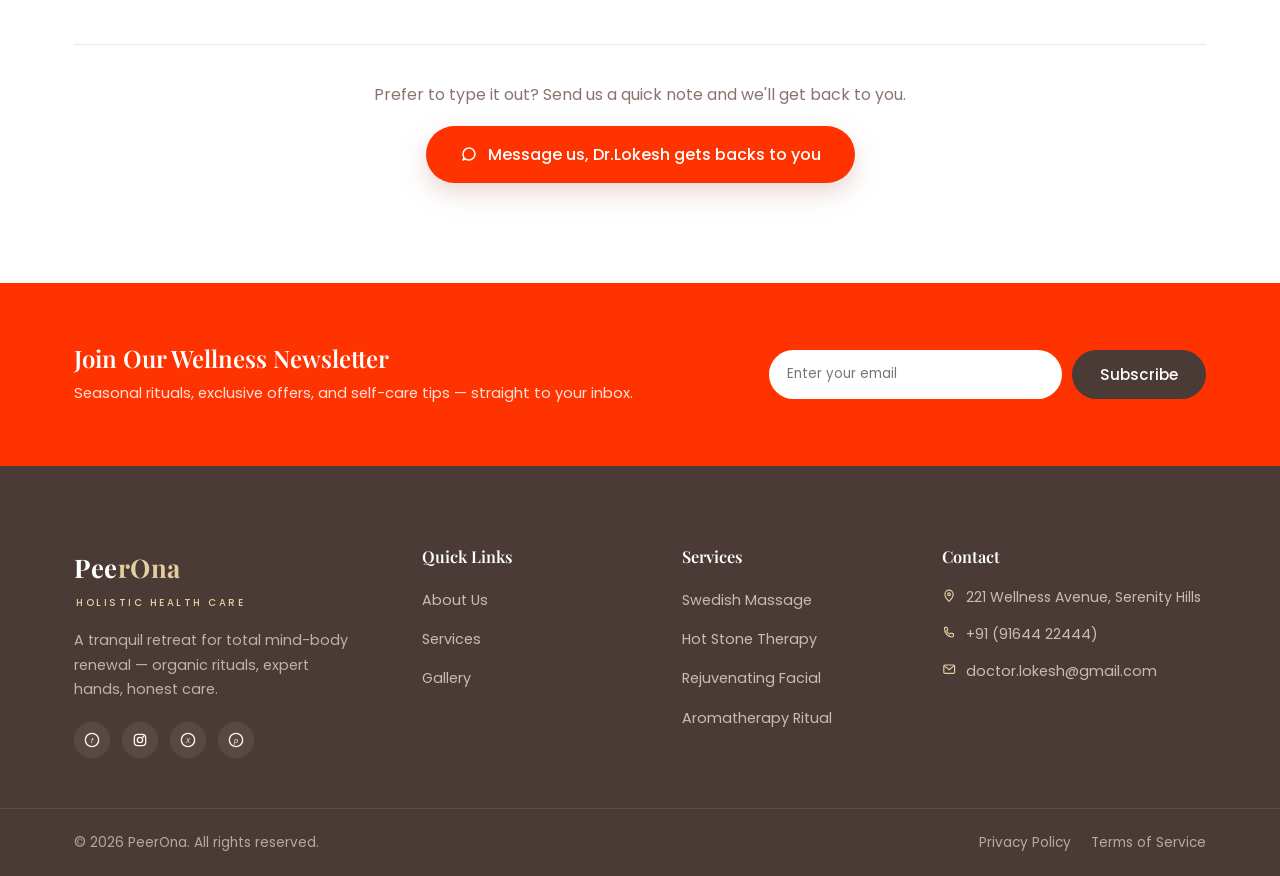
==== commit 6b73c61a: "check in" ====
--- a/index.html
+++ b/index.html
@@ -325,21 +325,11 @@
       <label for="msgMessage">Message</label>
       <textarea id="msgMessage" name="message" rows="4" placeholder="How can we help?" required></textarea>
 
-      <label for="msgImage">Upload Photo (Problem you are facing) to doctor (optional)</label>
-      <input type="file" id="msgImage" name="image" accept="image/*">
-      <span class="form-hint">Up to 4 MB. JPG or PNG works best.</span>
-
-      <label for="msgImage2">Upload Photo 2 (Problem you are facing) to doctor (optional)</label>
-      <input type="file" id="msgImage2" name="image2" accept="image/*">
-      <span class="form-hint">Up to 4 MB. JPG or PNG works best.</span>
-
-      <label for="msgImage3">Upload Photo 3 (Problem you are facing) to doctor (optional)</label>
-      <input type="file" id="msgImage3" name="image3" accept="image/*">
-      <span class="form-hint">Up to 4 MB. JPG or PNG works best.</span>
-
-      <label for="msgImage4">Upload Photo 4 (Problem you are facing) to doctor (optional)</label>
-      <input type="file" id="msgImage4" name="image4" accept="image/*">
-      <span class="form-hint">Up to 4 MB. JPG or PNG works best.</span>
+      <label>Upload Photos (Problem you are facing) to doctor <span class="form-optional">(optional, any number)</span></label>
+      <div class="msg-photo-list" id="msgPhotoList"></div>
+      <input type="file" id="msgPhotoAddInput" accept="image/*" hidden>
+      <button type="button" class="btn btn-outline msg-photo-add-btn" id="msgPhotoAddBtn">+ Add Photo</button>
+      <span class="form-hint">Up to 4 MB each. JPG or PNG works best.</span>
 
       <button type="submit" class="btn btn-primary btn-block btn-lg">Send Message</button>
       <p class="form-status" id="messageFormStatus" aria-live="polite"></p>
--- a/assets/css/style.css
+++ b/assets/css/style.css
@@ -476,6 +476,24 @@
   background: var(--cream); font-family: var(--font-body); font-size: 0.85rem; color: var(--text-dark);
   cursor: pointer;
 }
+/* "Add Photo" picker on the Message Us form -- any number of photo chips,
+   each a small thumbnail with its own remove (×) button, instead of the
+   old 4 fixed file inputs. */
+.msg-photo-list { display: flex; flex-wrap: wrap; gap: 10px; }
+.msg-photo-chip {
+  position: relative; flex-shrink: 0; width: 64px; height: 64px; border-radius: 8px;
+  overflow: hidden; border: 1.5px solid var(--cream-dark);
+}
+.msg-photo-thumb { display: block; width: 100%; height: 100%; }
+.msg-photo-thumb img { width: 100%; height: 100%; object-fit: cover; display: block; }
+.msg-photo-remove {
+  position: absolute; top: 2px; right: 2px; width: 20px; height: 20px; border-radius: 50%;
+  border: none; background: rgba(0, 0, 0, 0.6); color: var(--white); font-size: 0.9rem; line-height: 1;
+  cursor: pointer; display: flex; align-items: center; justify-content: center; padding: 0;
+  transition: var(--transition);
+}
+.msg-photo-remove:hover { background: #c0392b; }
+.msg-photo-add-btn { align-self: flex-start; padding: 9px 18px; font-size: 0.84rem; }
 .form-hint { font-size: 0.78rem; color: var(--text-light); margin-top: -14px; }
 .form-optional { font-weight: 400; color: var(--text-light); font-size: 0.78rem; }
 .message-form input:invalid { box-shadow: none; }
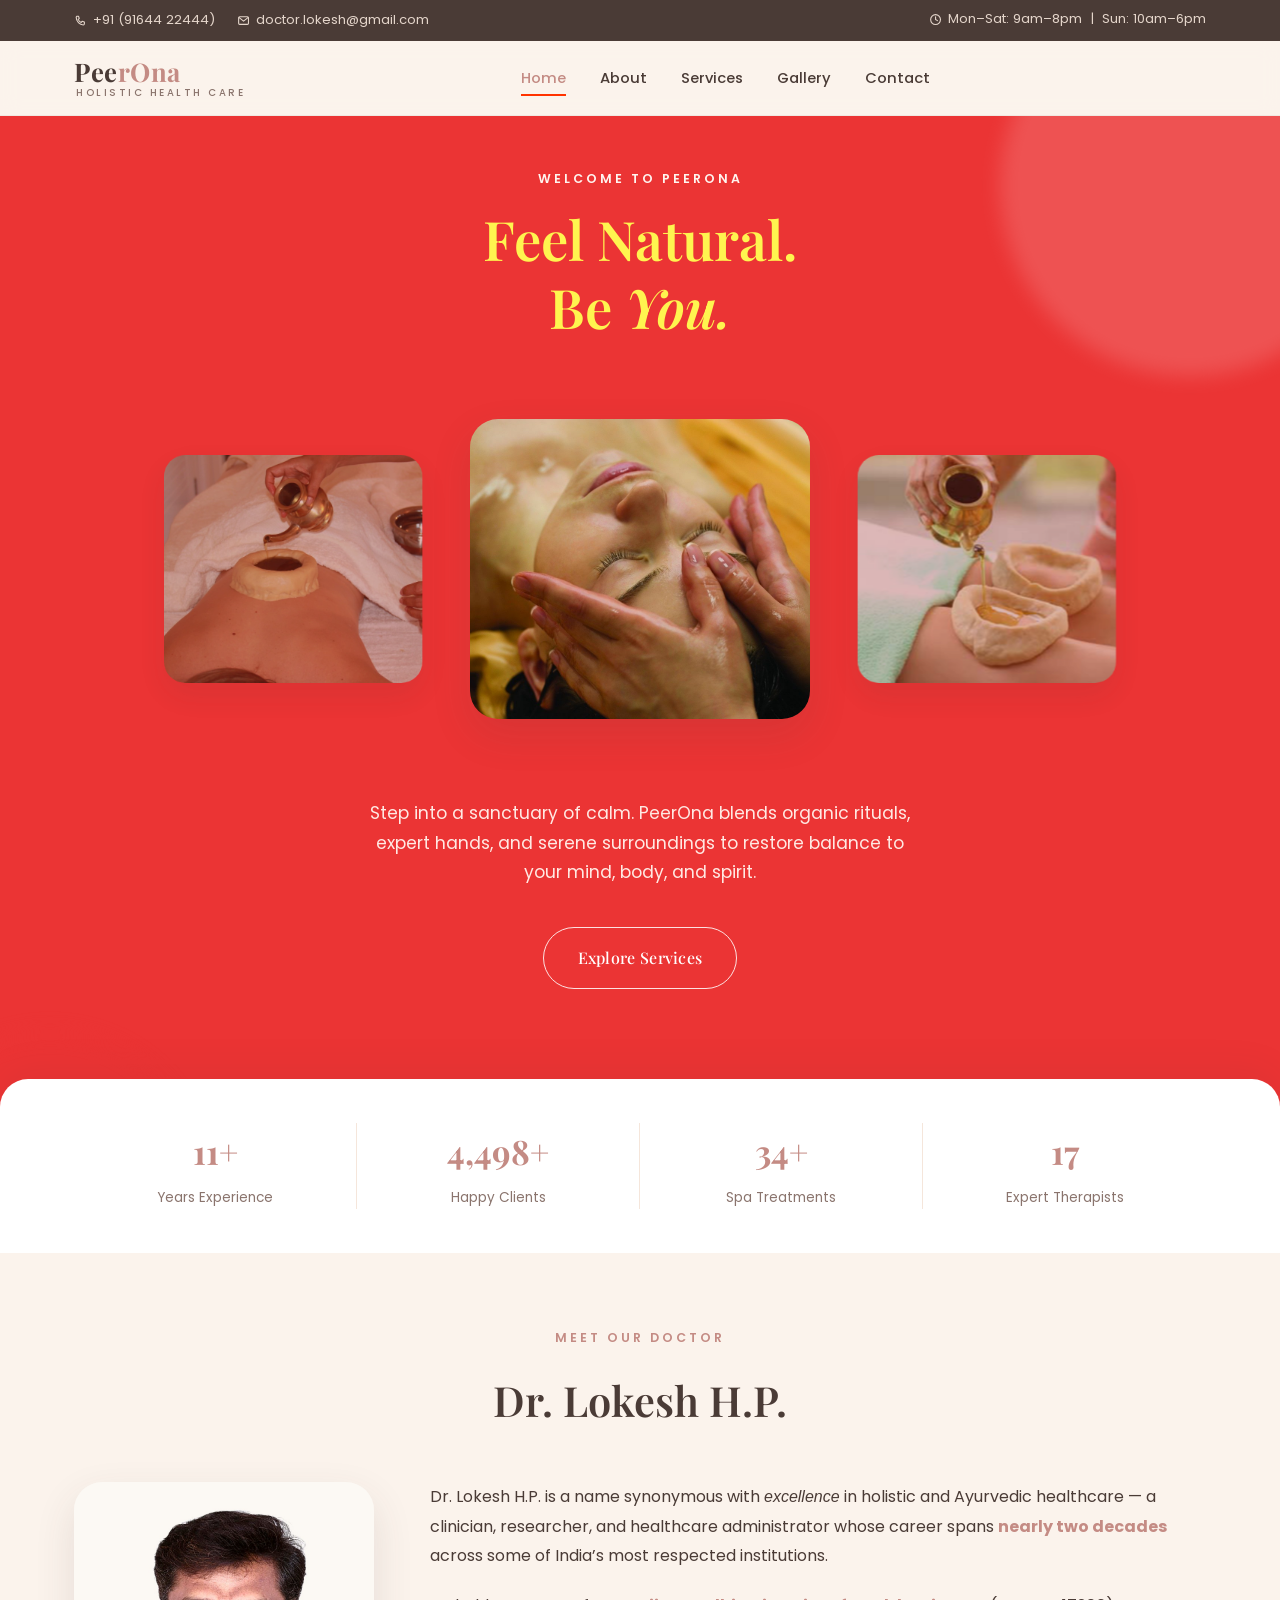
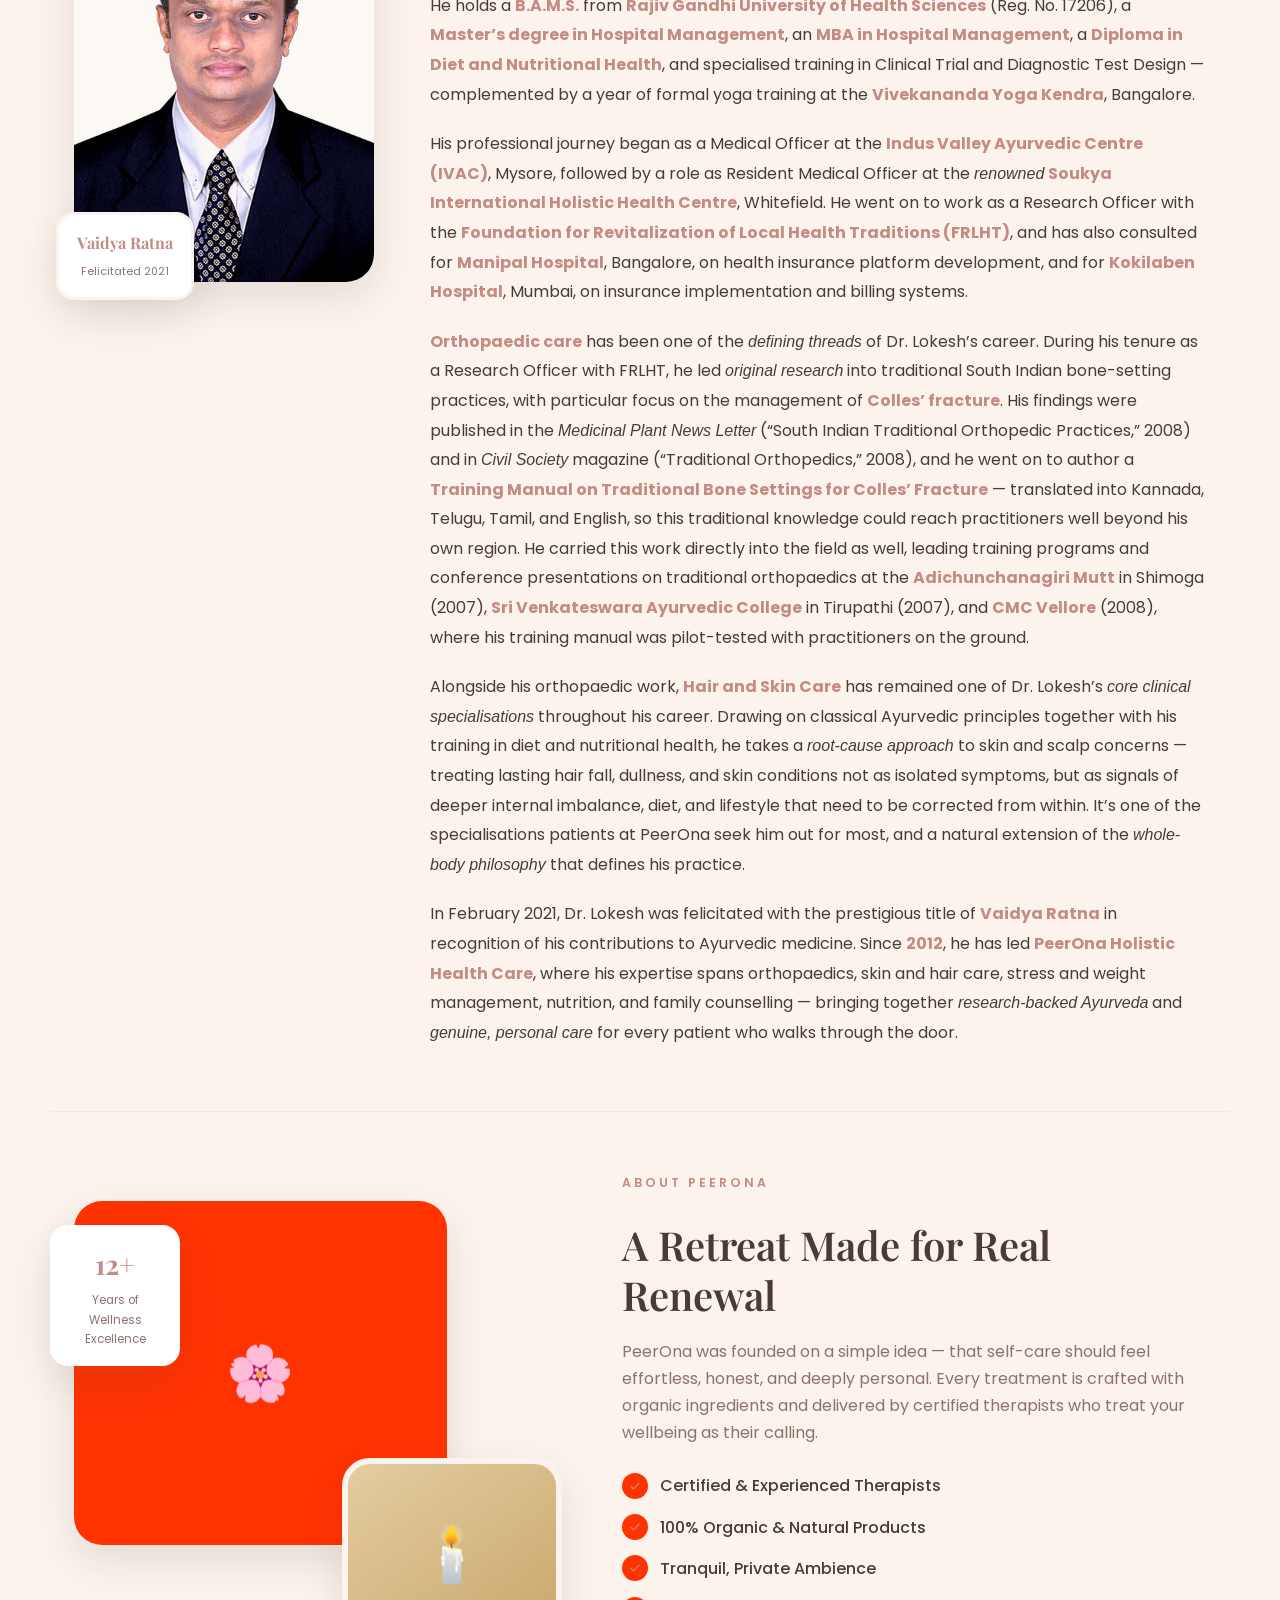
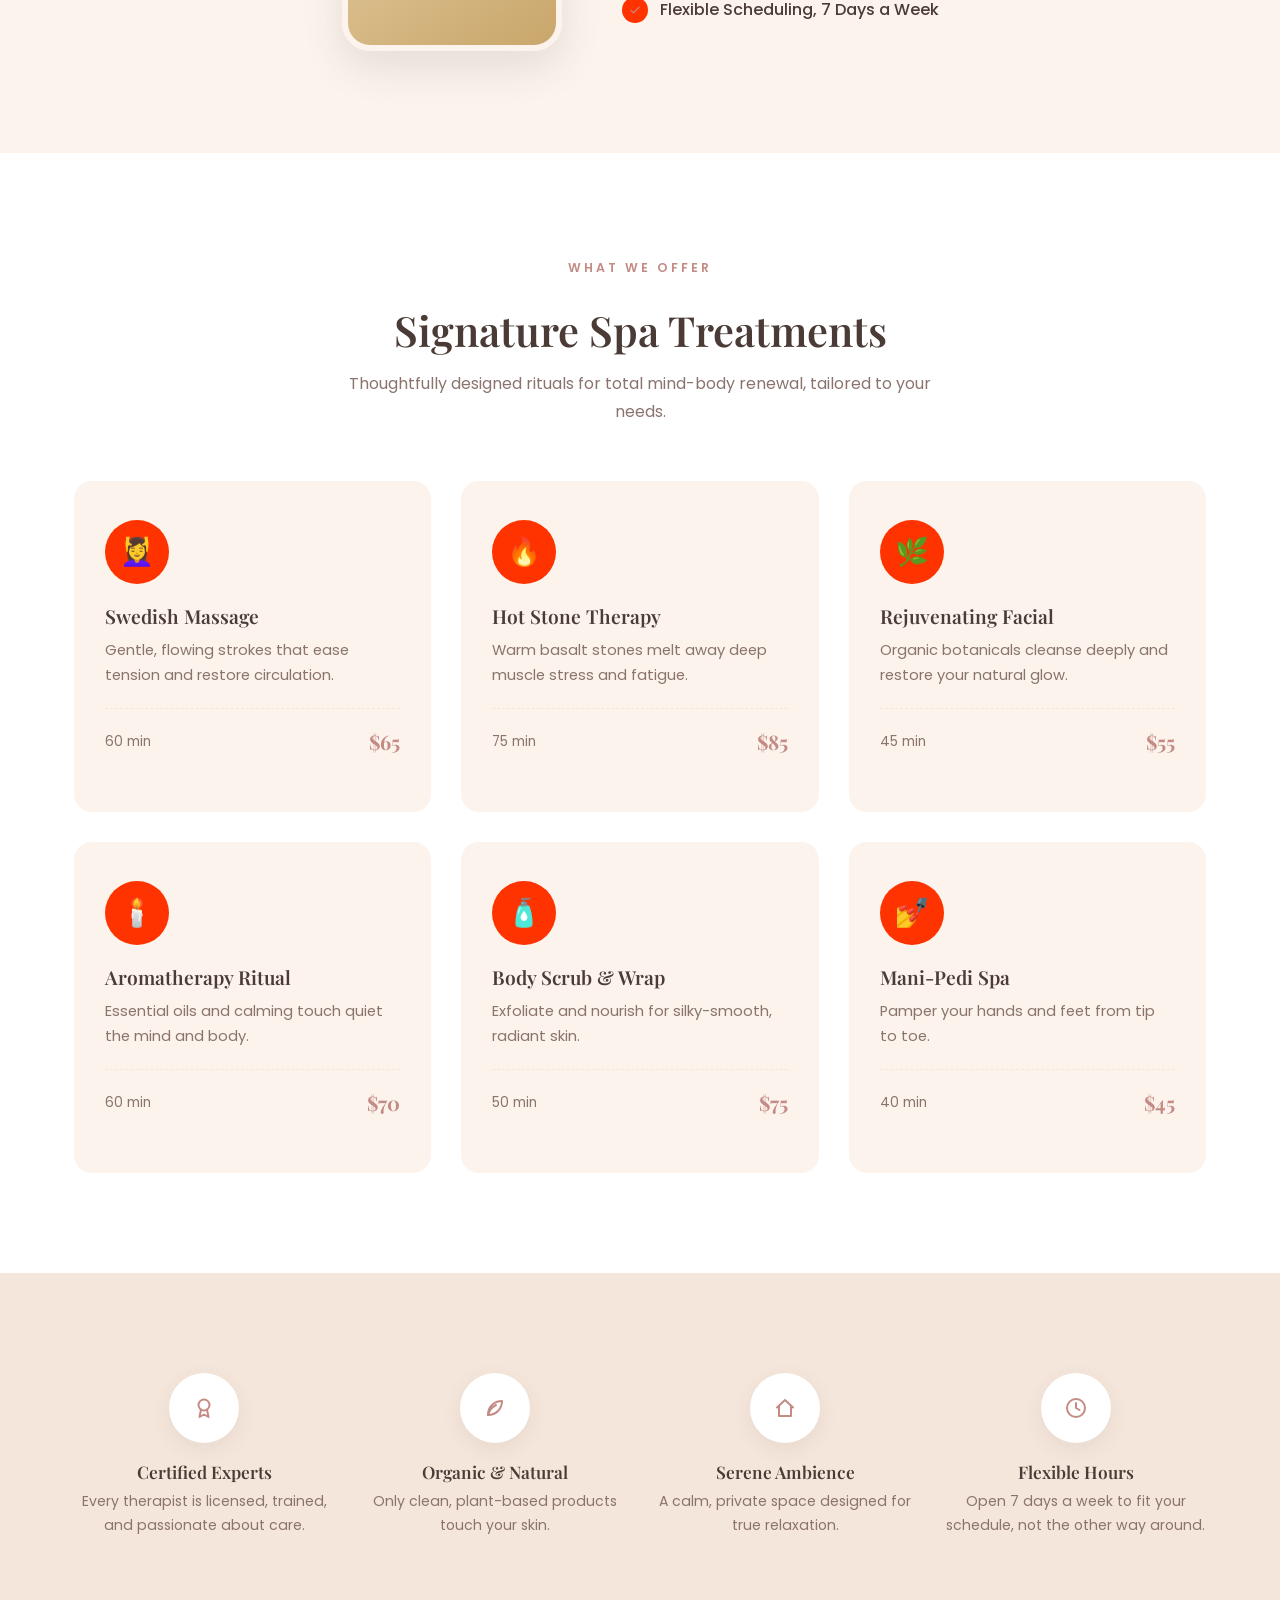
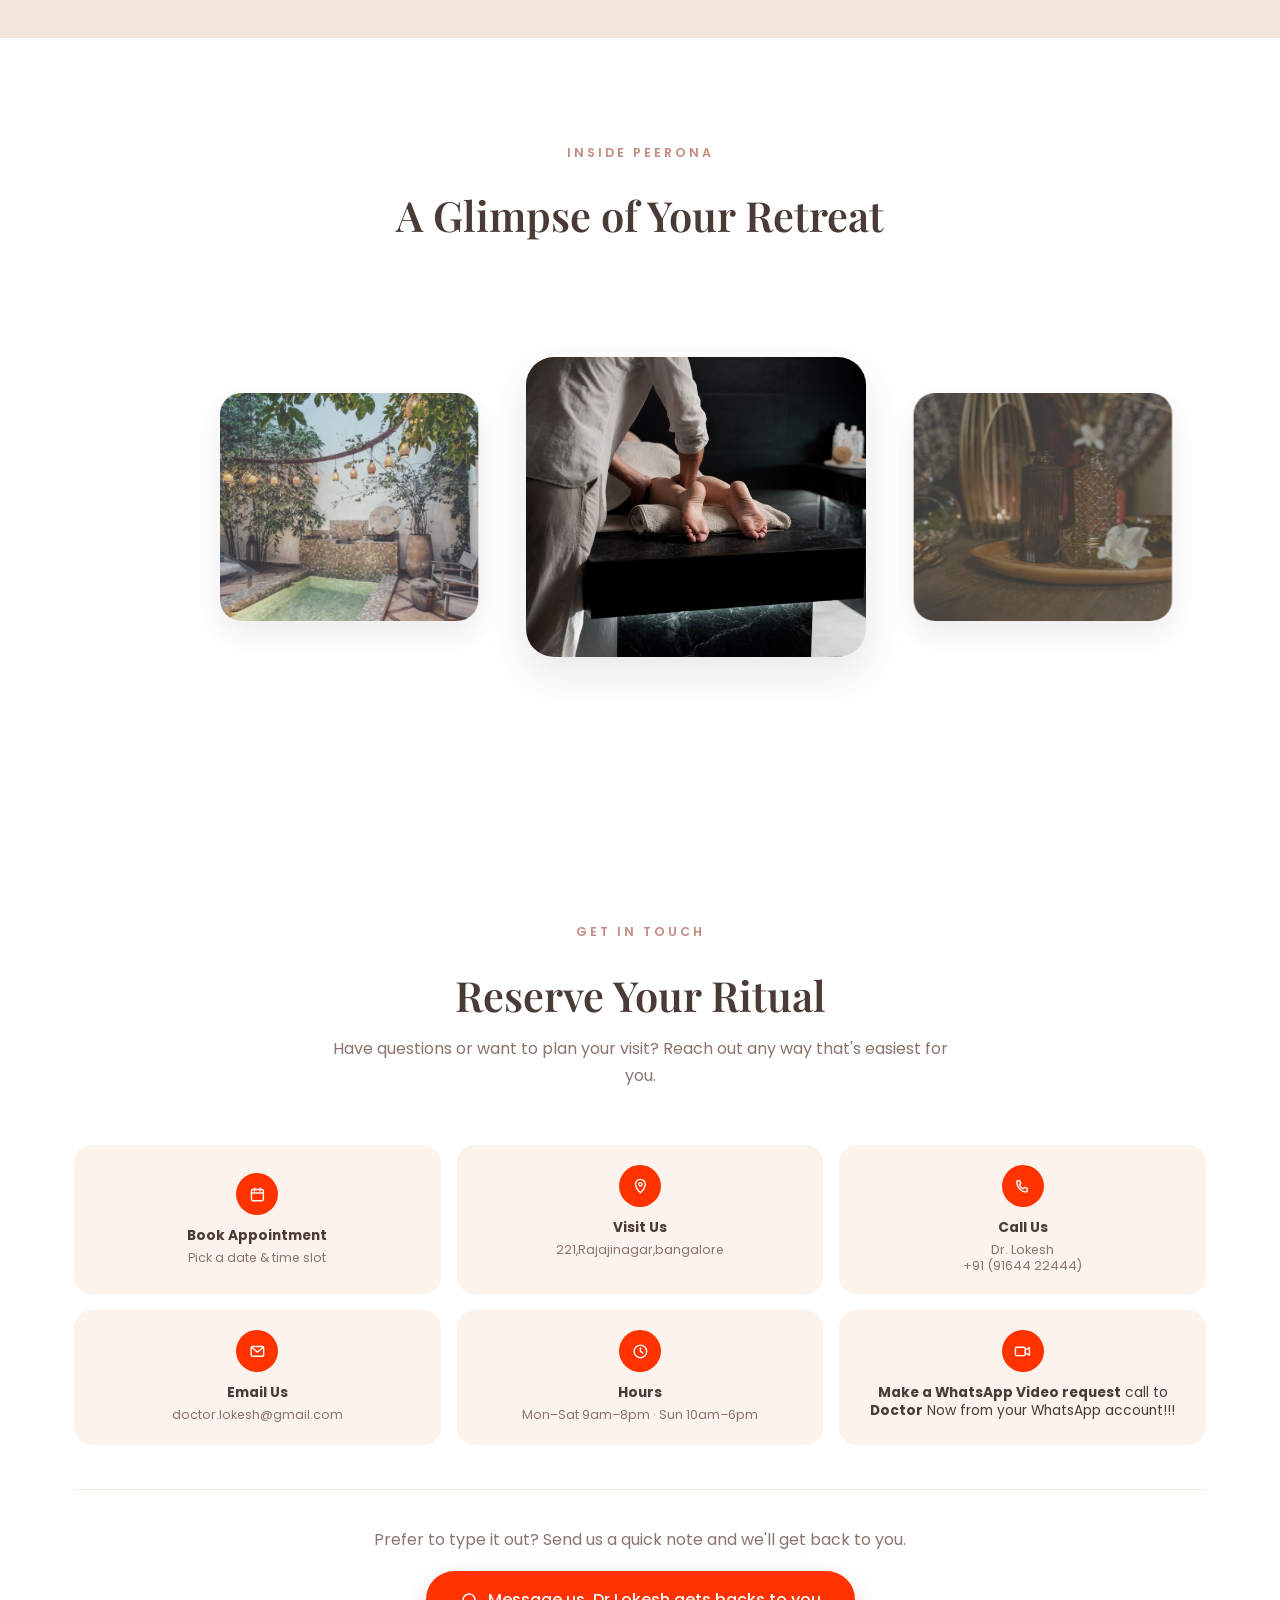
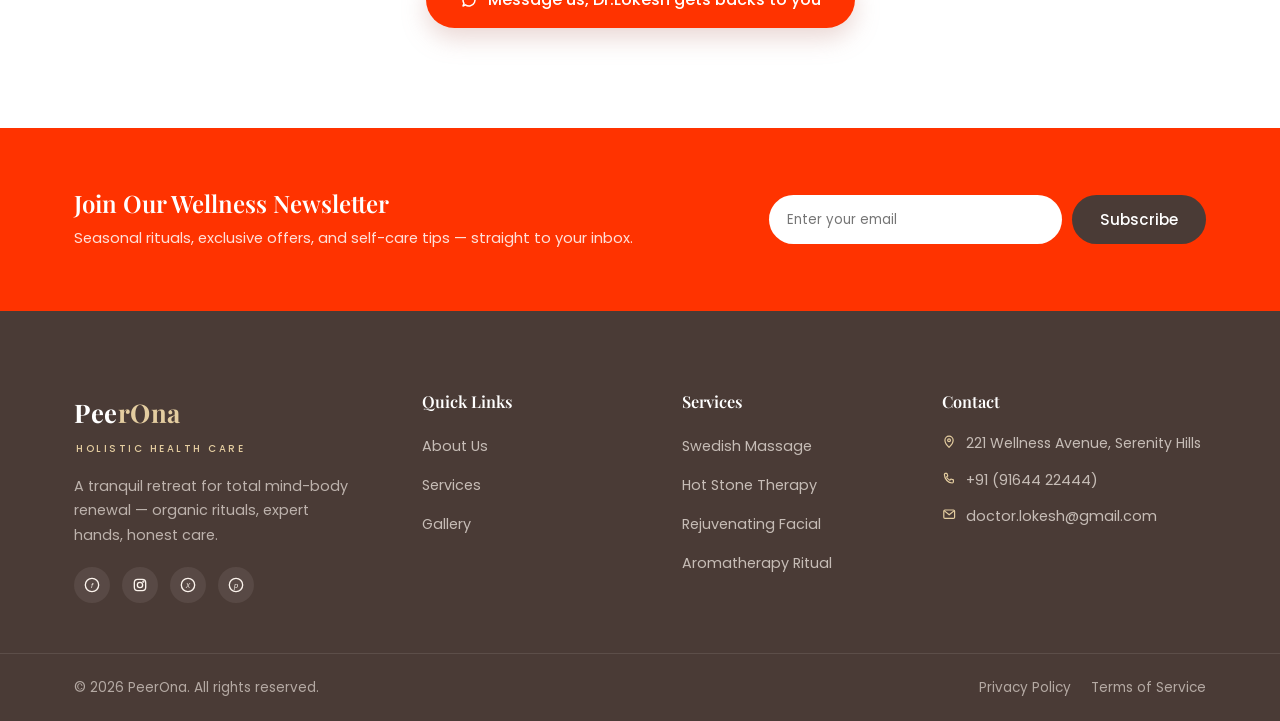
==== commit cbe8bdf7: "check in" ====
--- a/index.html
+++ b/index.html
@@ -131,6 +131,30 @@
 
 <!-- ===== About ===== -->
 <section class="about" id="about">
+  <div class="container about-doctor">
+    <div class="section-head reveal">
+      <p class="eyebrow">Meet Our Doctor</p>
+      <h2>Dr. Lokesh H.P.</h2>
+    </div>
+    <div class="about-doctor-grid">
+      <div class="about-doctor-photo reveal">
+        <img src="assets/img/dr-lokesh.jpg" alt="Dr. Lokesh H.P., Ayurvedic physician and founder of PeerOna" loading="lazy">
+        <div class="about-doctor-badge">
+          <strong>Vaidya Ratna</strong>
+          <span>Felicitated 2021</span>
+        </div>
+      </div>
+      <div class="about-doctor-bio reveal">
+        <p>Dr. Lokesh H.P. is a name synonymous with <em>excellence</em> in holistic and Ayurvedic healthcare &mdash; a clinician, researcher, and healthcare administrator whose career spans <strong>nearly two decades</strong> across some of India&rsquo;s most respected institutions.</p>
+        <p>He holds a <strong>B.A.M.S.</strong> from <strong>Rajiv Gandhi University of Health Sciences</strong> (Reg. No. 17206), a <strong>Master&rsquo;s degree in Hospital Management</strong>, an <strong>MBA in Hospital Management</strong>, a <strong>Diploma in Diet and Nutritional Health</strong>, and specialised training in Clinical Trial and Diagnostic Test Design &mdash; complemented by a year of formal yoga training at the <strong>Vivekananda Yoga Kendra</strong>, Bangalore.</p>
+        <p>His professional journey began as a Medical Officer at the <strong>Indus Valley Ayurvedic Centre (IVAC)</strong>, Mysore, followed by a role as Resident Medical Officer at the <em>renowned</em> <strong>Soukya International Holistic Health Centre</strong>, Whitefield. He went on to work as a Research Officer with the <strong>Foundation for Revitalization of Local Health Traditions (FRLHT)</strong>, and has also consulted for <strong>Manipal Hospital</strong>, Bangalore, on health insurance platform development, and for <strong>Kokilaben Hospital</strong>, Mumbai, on insurance implementation and billing systems.</p>
+        <p><strong>Orthopaedic care</strong> has been one of the <em>defining threads</em> of Dr. Lokesh&rsquo;s career. During his tenure as a Research Officer with FRLHT, he led <em>original research</em> into traditional South Indian bone-setting practices, with particular focus on the management of <strong>Colles&rsquo; fracture</strong>. His findings were published in the <em>Medicinal Plant News Letter</em> (&ldquo;South Indian Traditional Orthopedic Practices,&rdquo; 2008) and in <em>Civil Society</em> magazine (&ldquo;Traditional Orthopedics,&rdquo; 2008), and he went on to author a <strong>Training Manual on Traditional Bone Settings for Colles&rsquo; Fracture</strong> &mdash; translated into Kannada, Telugu, Tamil, and English, so this traditional knowledge could reach practitioners well beyond his own region. He carried this work directly into the field as well, leading training programs and conference presentations on traditional orthopaedics at the <strong>Adichunchanagiri Mutt</strong> in Shimoga (2007), <strong>Sri Venkateswara Ayurvedic College</strong> in Tirupathi (2007), and <strong>CMC Vellore</strong> (2008), where his training manual was pilot-tested with practitioners on the ground.</p>
+        <p>Alongside his orthopaedic work, <strong>Hair and Skin Care</strong> has remained one of Dr. Lokesh&rsquo;s <em>core clinical specialisations</em> throughout his career. Drawing on classical Ayurvedic principles together with his training in diet and nutritional health, he takes a <em>root-cause approach</em> to skin and scalp concerns &mdash; treating lasting hair fall, dullness, and skin conditions not as isolated symptoms, but as signals of deeper internal imbalance, diet, and lifestyle that need to be corrected from within. It&rsquo;s one of the specialisations patients at PeerOna seek him out for most, and a natural extension of the <em>whole-body philosophy</em> that defines his practice.</p>
+        <p>In February 2021, Dr. Lokesh was felicitated with the prestigious title of <strong>Vaidya Ratna</strong> in recognition of his contributions to Ayurvedic medicine. Since <strong>2012</strong>, he has led <strong>PeerOna Holistic Health Care</strong>, where his expertise spans orthopaedics, skin and hair care, stress and weight management, nutrition, and family counselling &mdash; bringing together <em>research-backed Ayurveda</em> and <em>genuine, personal care</em> for every patient who walks through the door.</p>
+      </div>
+    </div>
+  </div>
+
   <div class="container about-grid">
     <div class="about-media reveal">
       <div class="about-tile tile-a"><span>🌸</span></div>
@@ -306,6 +330,12 @@
   </div>
 </section>
 
+<!-- ===== Image Lightbox (scrolling-image carousels) ===== -->
+<div class="img-lightbox-overlay" id="imgLightboxOverlay">
+  <button type="button" class="img-lightbox-close" id="imgLightboxClose" aria-label="Close"><i data-icon="x"></i></button>
+  <img class="img-lightbox-img" id="imgLightboxImg" src="" alt="">
+</div>
+
 <!-- ===== Message Us Modal ===== -->
 <div class="modal-overlay" id="messageModalOverlay">
   <div class="modal-box" role="dialog" aria-modal="true" aria-labelledby="messageModalTitle">
--- a/assets/css/style.css
+++ b/assets/css/style.css
@@ -251,7 +251,7 @@
 
 /* ---------- About ---------- */
 .about { padding-top: 70px; }
-.about-grid { display: grid; grid-template-columns: 0.9fr 1.1fr; gap: 70px; align-items: center; }
+.about-grid { display: grid; grid-template-columns: 0.9fr 1.1fr; gap: 70px; align-items: center; margin-top: 64px; padding-top: 56px; border-top: 1px solid var(--cream-dark); }
 .about-media { position: relative; height: 420px; }
 .about-tile {
   position: absolute; border-radius: var(--radius-lg);
@@ -278,6 +278,26 @@
 .feature-list { margin-bottom: 30px; display: grid; gap: 14px; }
 .feature-list li { display: flex; align-items: center; gap: 12px; font-weight: 500; }
 .feature-list i { color: var(--blush-dark); background: #ff3300; border-radius: 50%; width: 26px; height: 26px; padding: 6px; flex-shrink: 0; }
+
+/* ---------- About: Meet Our Doctor ---------- */
+.about-doctor-grid { display: grid; grid-template-columns: 300px 1fr; gap: 56px; align-items: start; margin-top: 12px; }
+.about-doctor-photo { position: relative; }
+.about-doctor-photo img {
+  width: 100%; aspect-ratio: 3 / 4; object-fit: cover; object-position: top center;
+  border-radius: var(--radius-lg); box-shadow: var(--shadow-md); display: block;
+}
+.about-doctor-badge {
+  position: absolute; bottom: -18px; left: -18px;
+  background: var(--white); border-radius: var(--radius-md); box-shadow: var(--shadow-md);
+  padding: 14px 18px; text-align: center; border: 3px solid var(--cream);
+}
+.about-doctor-badge strong { display: block; font-family: var(--font-heading); font-size: 1rem; color: var(--blush-dark); }
+.about-doctor-badge span { font-size: 0.68rem; color: var(--text-light); }
+
+.about-doctor-bio { display: grid; gap: 20px; }
+.about-doctor-bio p { color: var(--text-dark); font-size: 1rem; line-height: 1.85; }
+.about-doctor-bio strong { color: var(--blush-dark); font-weight: 700; }
+.about-doctor-bio em { color: var(--text-dark); font-style: italic; }
 
 /* ---------- Services ---------- */
 .services { background: var(--white); }
@@ -423,11 +443,40 @@
 .contact-cta .btn { display: inline-flex; align-items: center; gap: 10px; }
 .contact-cta .btn i { width: 18px; height: 18px; }
 
+/* ---------- Image Lightbox (scrolling-image carousels) ---------- */
+.img-lightbox-overlay {
+  position: fixed; inset: 0; background: rgba(20, 14, 12, 0.92);
+  display: none; align-items: center; justify-content: center;
+  padding: 40px; z-index: 2000; opacity: 0; transition: opacity 0.3s ease;
+  overscroll-behavior: contain;
+}
+.img-lightbox-overlay.is-open { display: flex; opacity: 1; }
+.img-lightbox-img {
+  max-width: 100%; max-height: 100%; width: auto; height: auto;
+  display: block; border-radius: var(--radius-md); box-shadow: var(--shadow-md);
+  object-fit: contain; transform: scale(0.96); transition: transform 0.3s ease;
+}
+.img-lightbox-overlay.is-open .img-lightbox-img { transform: scale(1); }
+.img-lightbox-close {
+  position: fixed; top: 24px; right: 24px; width: 46px; height: 46px; border-radius: 50%;
+  border: none; background: rgba(255, 255, 255, 0.14); color: var(--white); display: flex;
+  align-items: center; justify-content: center; cursor: pointer; transition: var(--transition);
+  z-index: 2001;
+}
+.img-lightbox-close:hover { background: var(--white); color: var(--text-dark); }
+.img-lightbox-close i { width: 20px; height: 20px; }
+
+@media (max-width: 640px) {
+  .img-lightbox-overlay { padding: 20px; }
+  .img-lightbox-close { top: 14px; right: 14px; width: 40px; height: 40px; }
+}
+
 /* ---------- Message Us Modal ---------- */
 .modal-overlay {
   position: fixed; inset: 0; background: rgba(74, 59, 54, 0.55);
   display: none; align-items: center; justify-content: center;
   padding: 20px; z-index: 1000; opacity: 0; transition: opacity 0.3s ease;
+  overscroll-behavior: contain;
 }
 .modal-overlay.is-open { display: flex; opacity: 1; }
 .modal-box {
@@ -437,7 +486,7 @@
   max-height: 90vh; overflow: hidden; display: flex; flex-direction: column;
 }
 .modal-overlay.is-open .modal-box { transform: translateY(0) scale(1); opacity: 1; }
-.modal-scroll-content { overflow-y: auto; flex: 1 1 auto; min-height: 0; }
+.modal-scroll-content { overflow-y: auto; flex: 1 1 auto; min-height: 0; overscroll-behavior: contain; }
 .modal-close {
   position: absolute; top: 18px; right: 18px; width: 36px; height: 36px; border-radius: 50%;
   border: none; background: var(--cream); color: var(--text-dark); display: flex;
@@ -612,6 +661,8 @@
 @media (max-width: 1024px) {
   .about-grid { grid-template-columns: 1fr; }
   .about-media { margin-bottom: 40px; height: 360px; }
+  .about-doctor-grid { grid-template-columns: 1fr; }
+  .about-doctor-photo { max-width: 280px; margin: 0 auto 46px; }
   .services-grid, .why-grid, .pricing-grid, .team-grid, .contact-info-grid { grid-template-columns: repeat(2, 1fr); }
   .contact-info-grid { grid-template-columns: repeat(3, minmax(0, 1fr)); }
   .glimpse-carousel { height: 320px; }
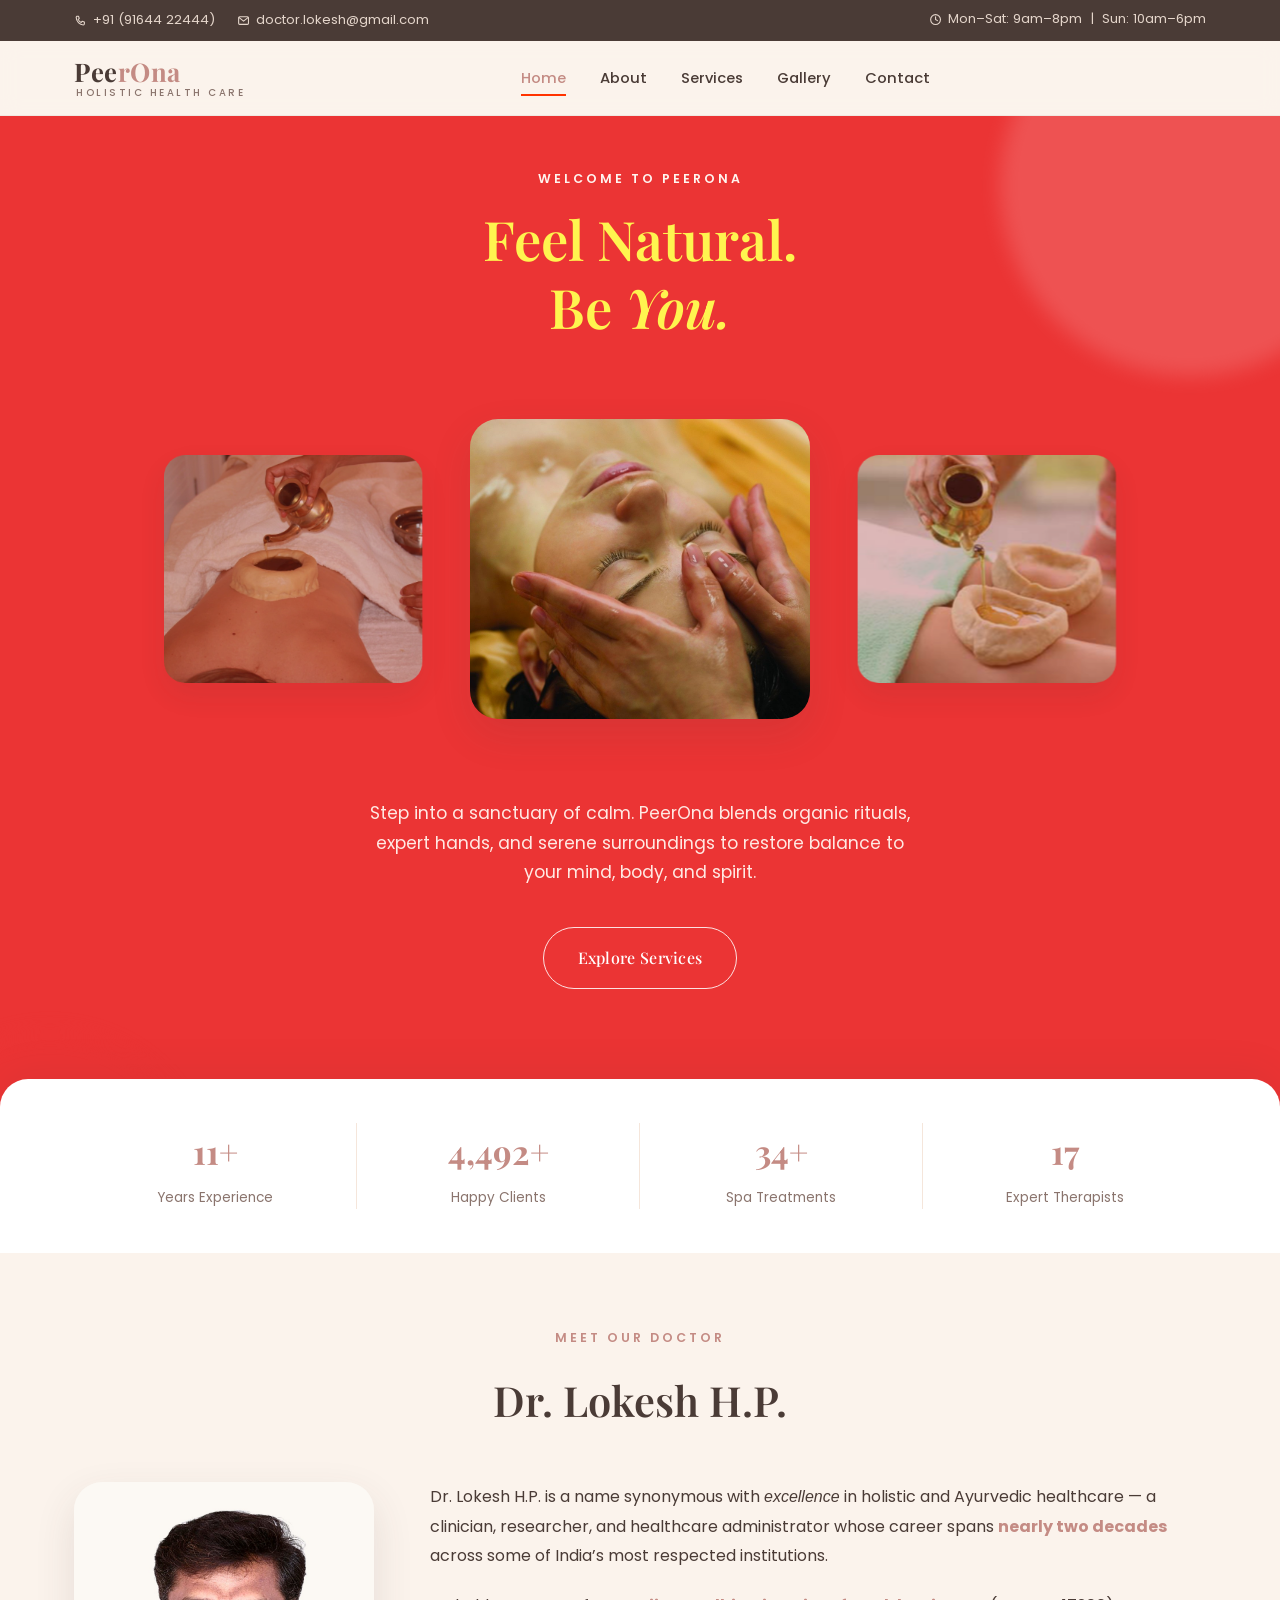
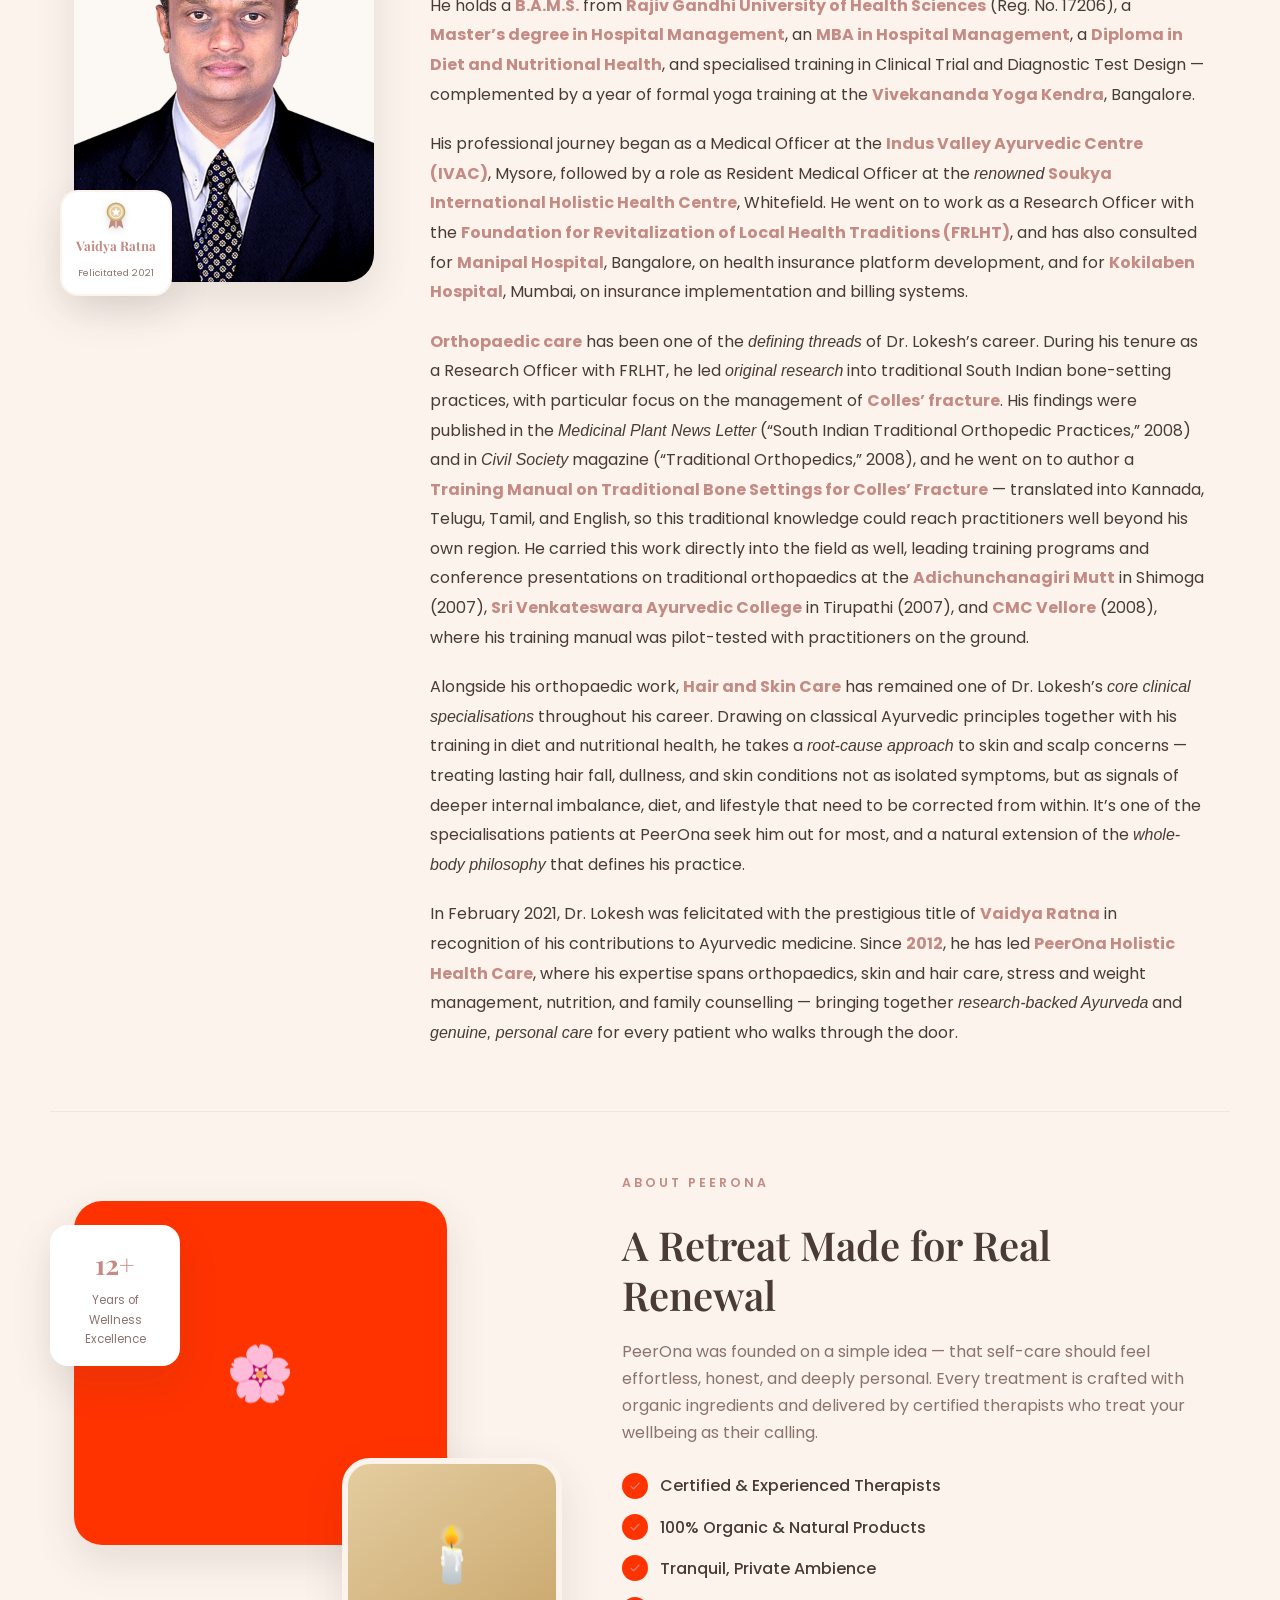
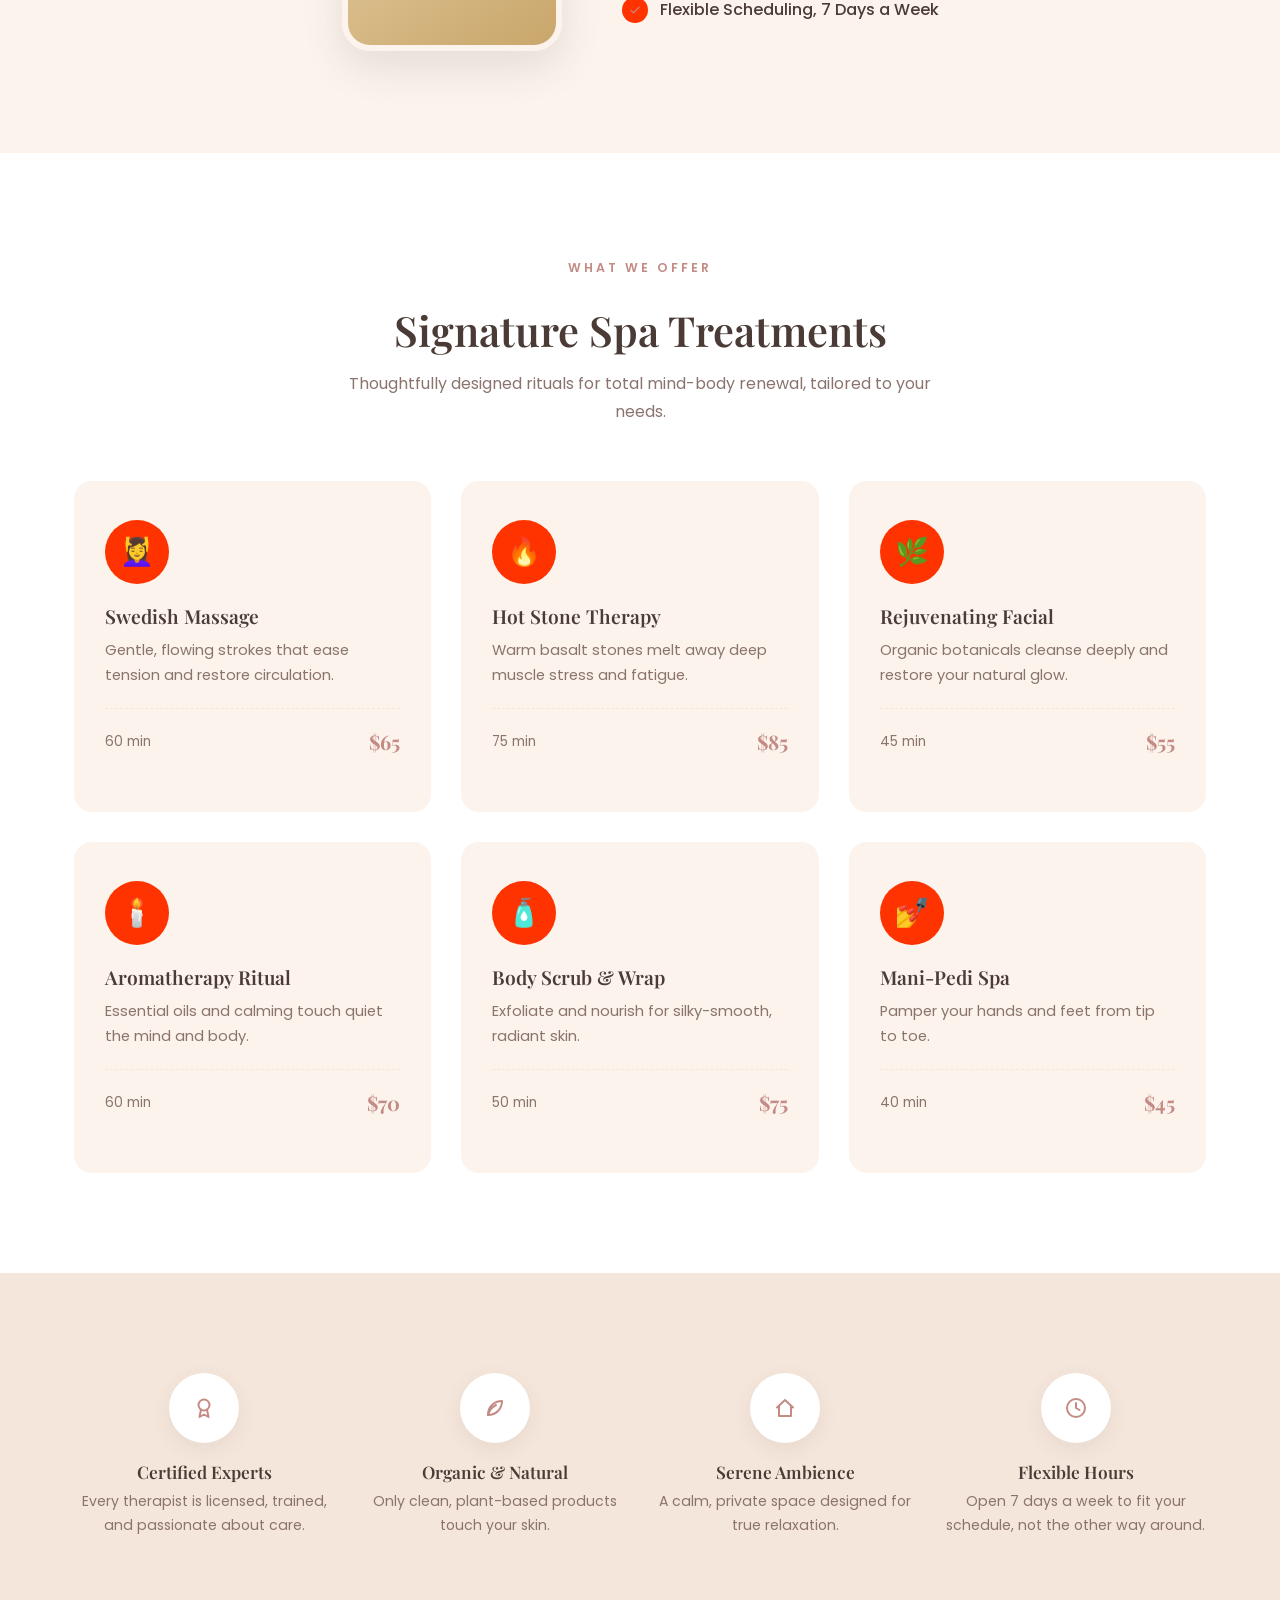
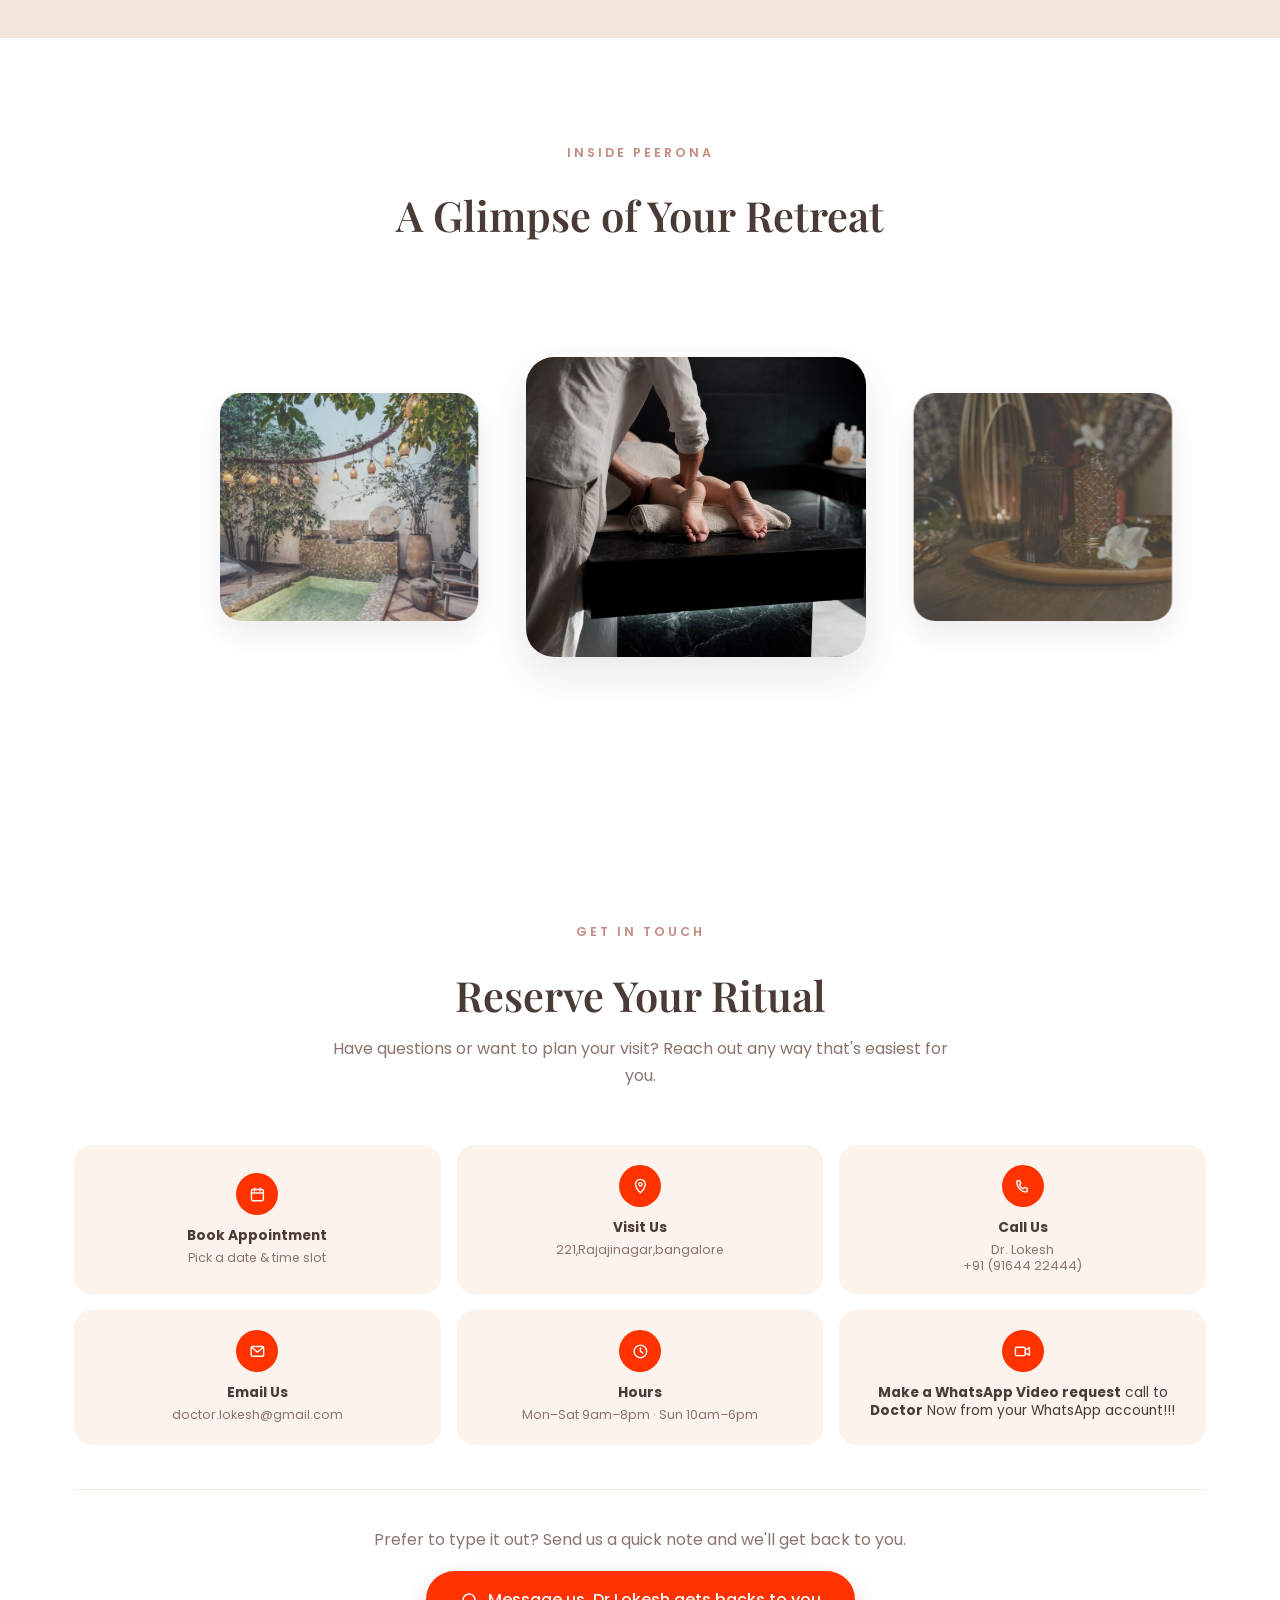
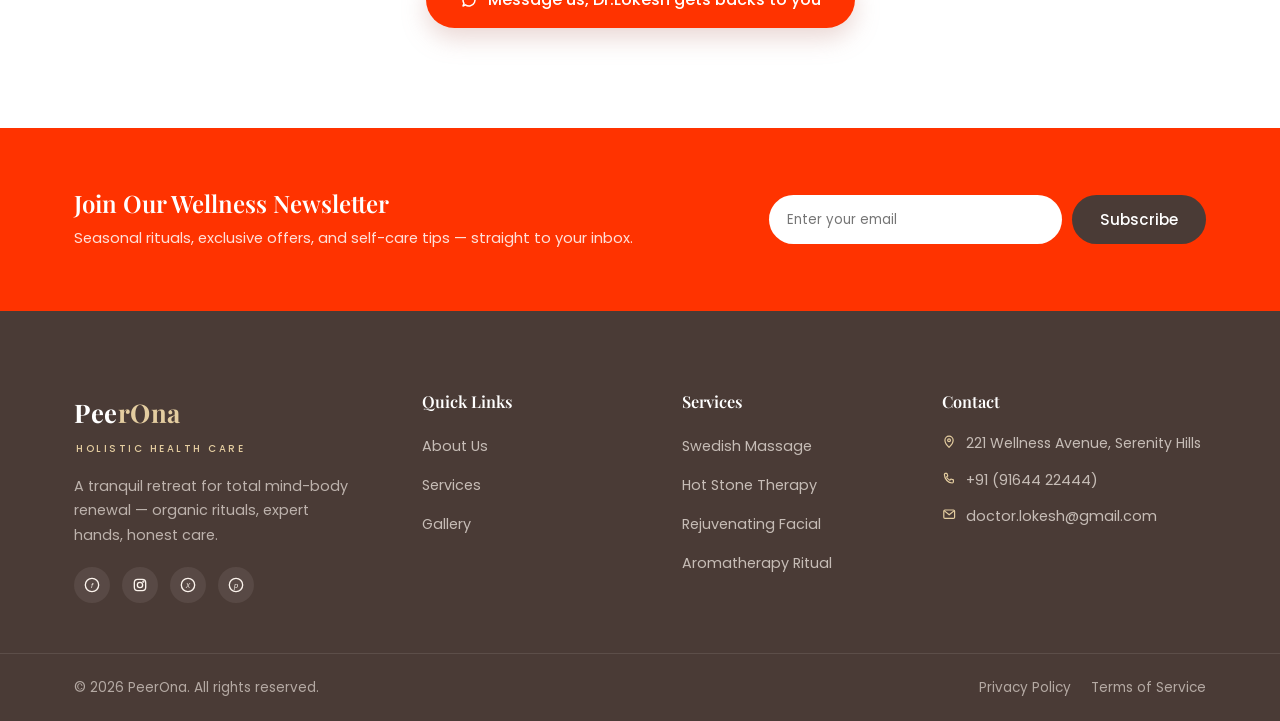
==== commit 935ee3eb: "check in" ====
--- a/index.html
+++ b/index.html
@@ -140,6 +140,13 @@
       <div class="about-doctor-photo reveal">
         <img src="assets/img/dr-lokesh.jpg" alt="Dr. Lokesh H.P., Ayurvedic physician and founder of PeerOna" loading="lazy">
         <div class="about-doctor-badge">
+          <svg class="about-doctor-award-icon" viewBox="0 0 40 50" aria-hidden="true" focusable="false">
+            <path d="M13 22 L7 46 L15 40.5 L19 46 L19 22 Z" fill="var(--blush-dark)"></path>
+            <path d="M27 22 L33 46 L25 40.5 L21 46 L21 22 Z" fill="var(--blush-dark)"></path>
+            <circle cx="20" cy="17" r="15" fill="var(--gold-light)" stroke="var(--gold)" stroke-width="2.5"></circle>
+            <circle cx="20" cy="17" r="10.5" fill="none" stroke="var(--white)" stroke-width="1.4"></circle>
+            <path d="M20 9.5 L22 14.8 L27.6 15.2 L23.3 18.8 L24.7 24.3 L20 21.1 L15.3 24.3 L16.7 18.8 L12.4 15.2 L18 14.8 Z" fill="var(--white)"></path>
+          </svg>
           <strong>Vaidya Ratna</strong>
           <span>Felicitated 2021</span>
         </div>
--- a/assets/css/style.css
+++ b/assets/css/style.css
@@ -287,12 +287,16 @@
   border-radius: var(--radius-lg); box-shadow: var(--shadow-md); display: block;
 }
 .about-doctor-badge {
-  position: absolute; bottom: -18px; left: -18px;
+  position: absolute; bottom: -14px; left: -14px;
   background: var(--white); border-radius: var(--radius-md); box-shadow: var(--shadow-md);
-  padding: 14px 18px; text-align: center; border: 3px solid var(--cream);
-}
-.about-doctor-badge strong { display: block; font-family: var(--font-heading); font-size: 1rem; color: var(--blush-dark); }
-.about-doctor-badge span { font-size: 0.68rem; color: var(--text-light); }
+  padding: 10px 14px; text-align: center; border: 2px solid var(--cream);
+}
+.about-doctor-award-icon {
+  width: 24px; height: 29px; display: block; margin: 0 auto 4px;
+  filter: drop-shadow(0 2px 3px rgba(74, 59, 54, 0.18));
+}
+.about-doctor-badge strong { display: block; font-family: var(--font-heading); font-size: 0.82rem; color: var(--blush-dark); }
+.about-doctor-badge span { font-size: 0.6rem; color: var(--text-light); }
 
 .about-doctor-bio { display: grid; gap: 20px; }
 .about-doctor-bio p { color: var(--text-dark); font-size: 1rem; line-height: 1.85; }
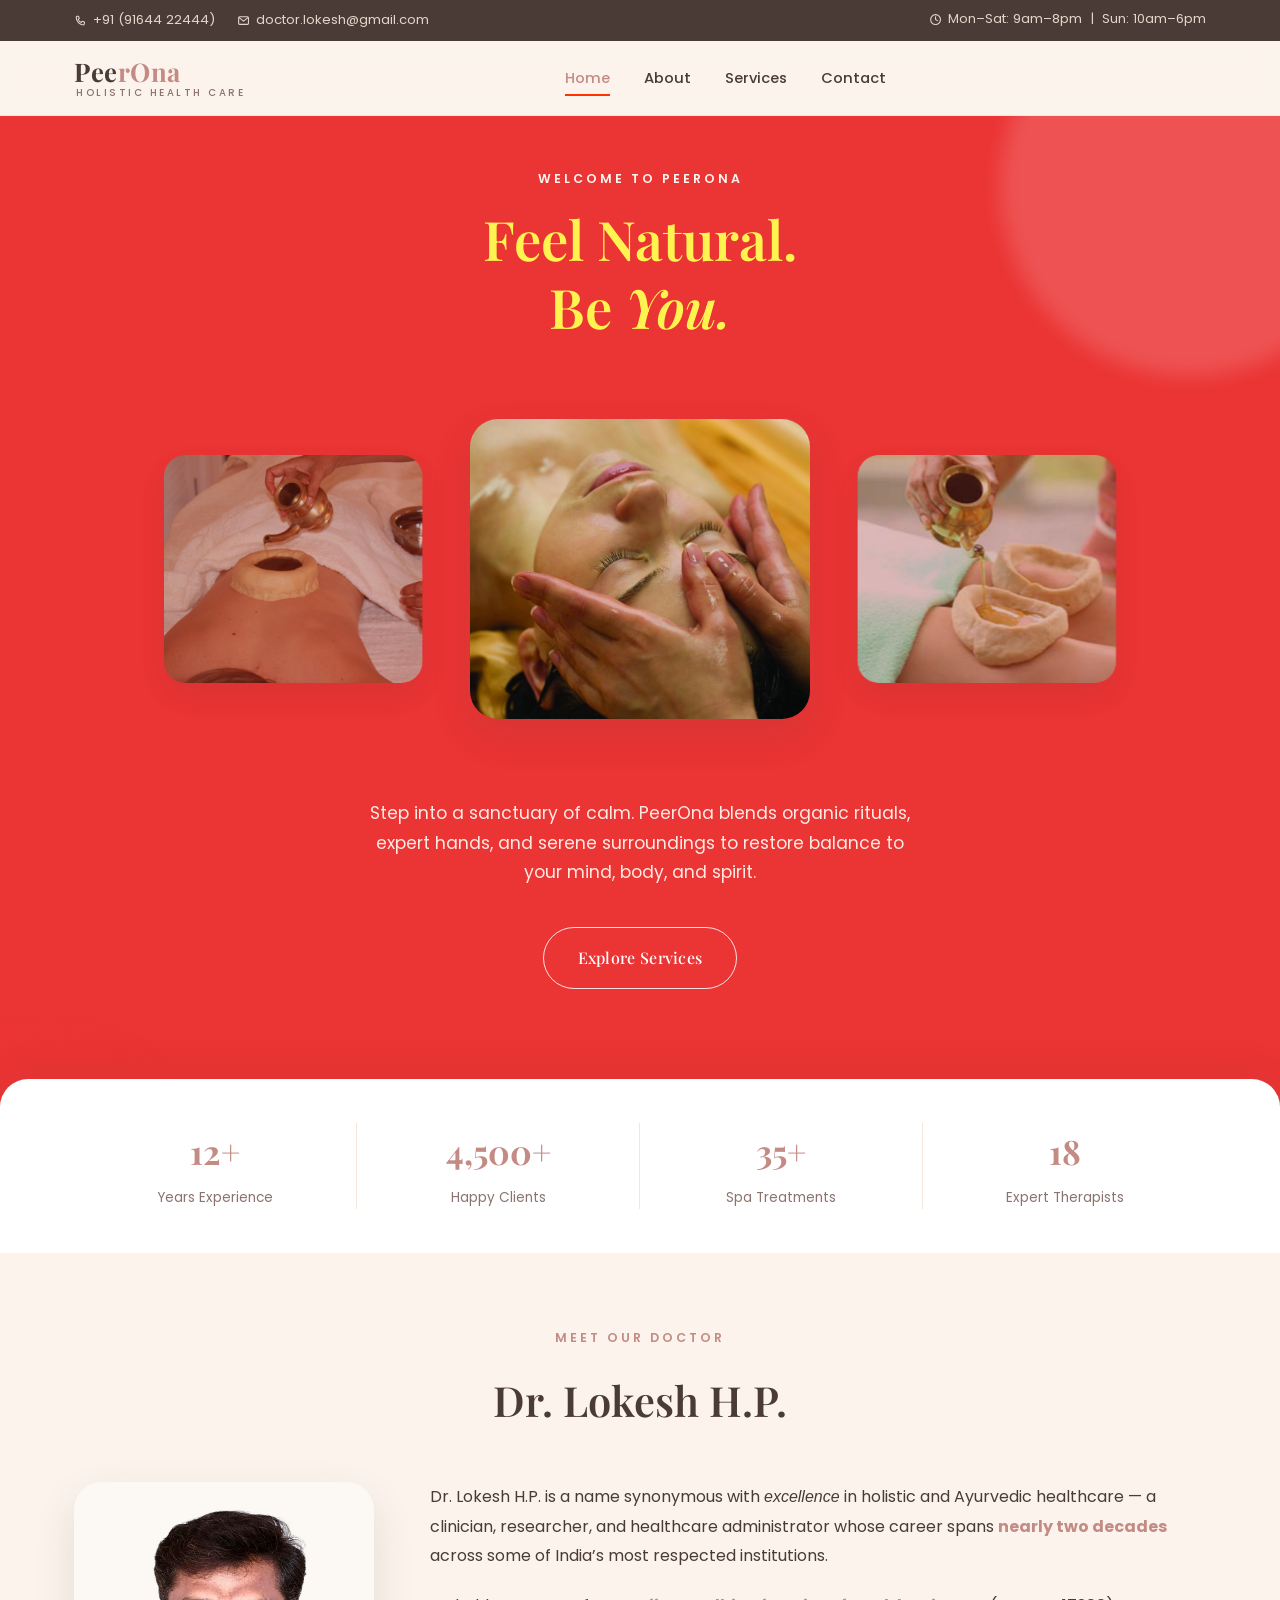
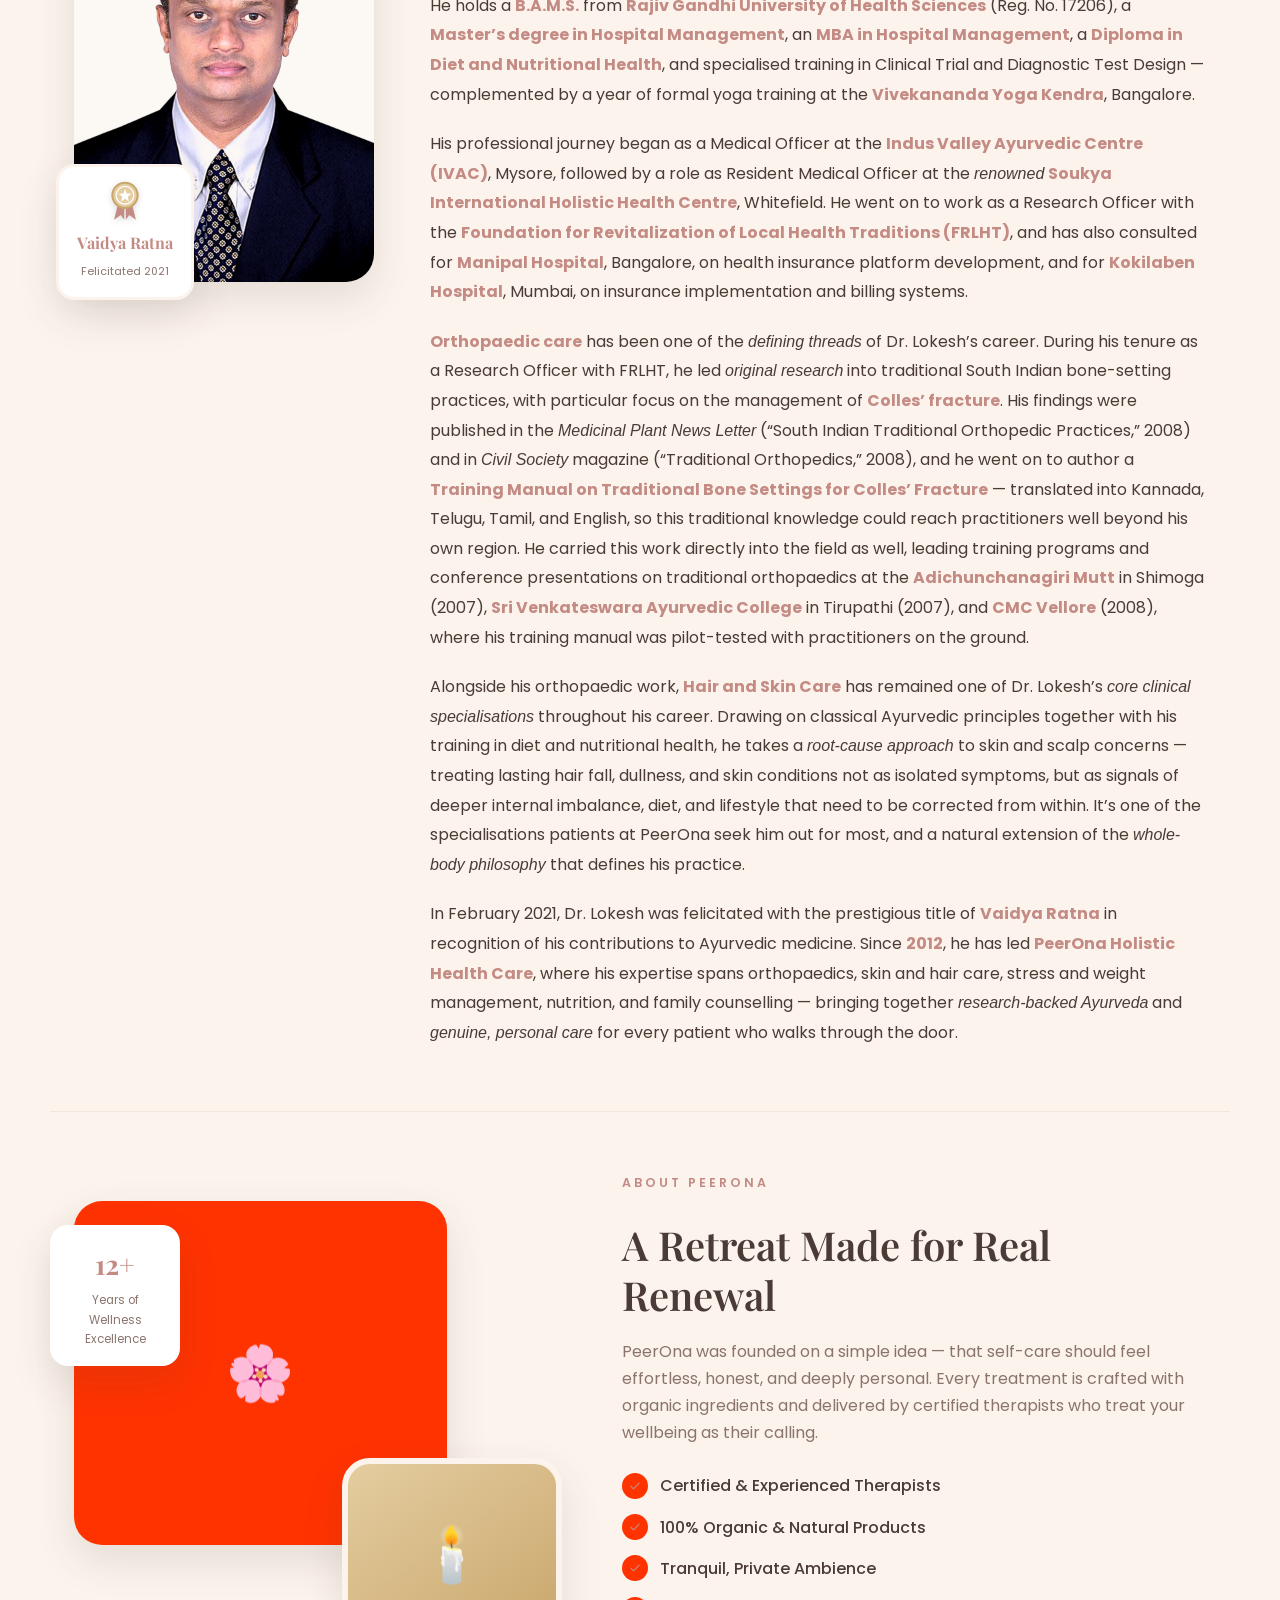
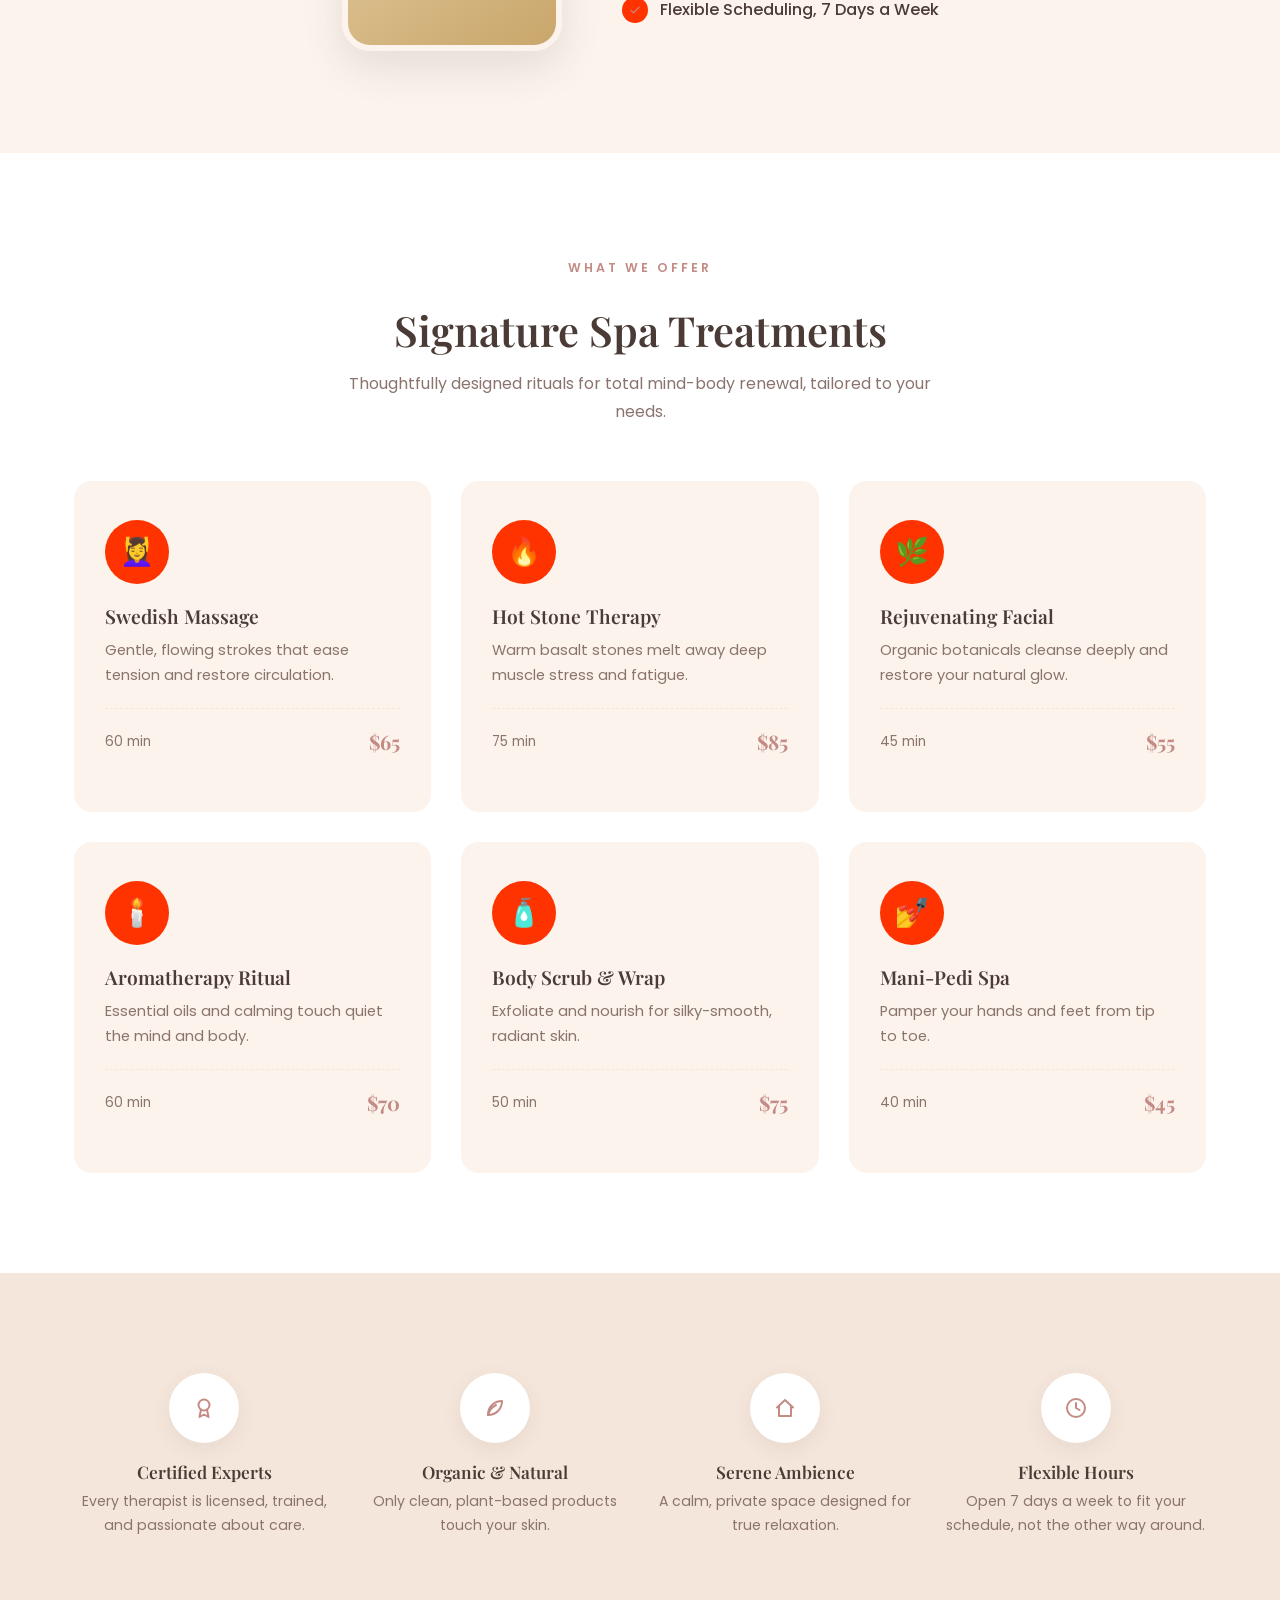
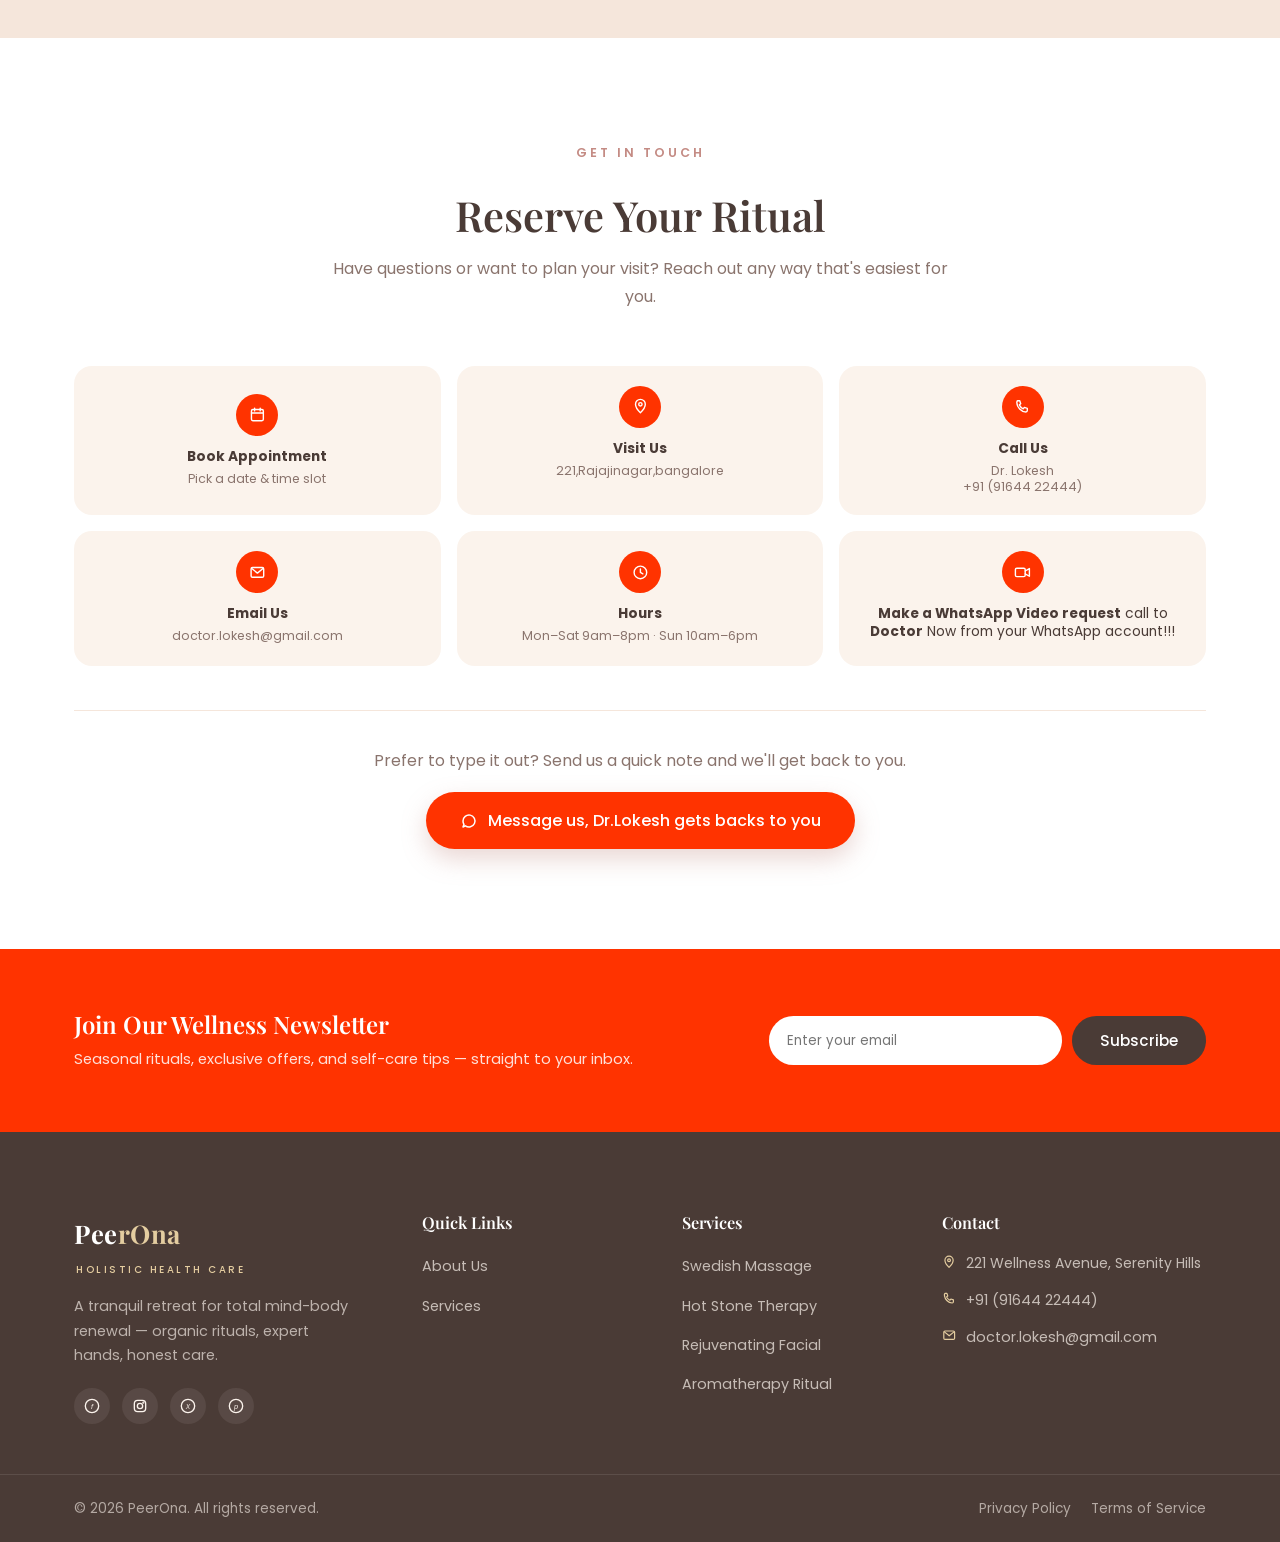
==== commit 44b5b870: "test" ====
--- a/index.html
+++ b/index.html
@@ -43,7 +43,6 @@
         <li><a href="#home" class="active">Home</a></li>
         <li><a href="#about">About</a></li>
         <li><a href="#services">Services</a></li>
-        <li><a href="#gallery">Gallery</a></li>
         <li><a href="#contact">Contact</a></li>
       </ul>
     </nav>
@@ -61,7 +60,6 @@
   <a href="#home" class="active"><i data-icon="home"></i><span>Home</span></a>
   <a href="#about"><i data-icon="info"></i><span>About</span></a>
   <a href="#services"><i data-icon="leaf"></i><span>Services</span></a>
-  <a href="#gallery"><i data-icon="grid"></i><span>Gallery</span></a>
   <a href="#contact"><i data-icon="map-pin"></i><span>Contact</span></a>
 </nav>
 
@@ -261,28 +259,6 @@
       <div class="why-icon"><i data-icon="clock"></i></div>
       <h4>Flexible Hours</h4>
       <p>Open 7 days a week to fit your schedule, not the other way around.</p>
-    </div>
-  </div>
-</section>
-
-<!-- ===== Gallery ===== -->
-<section class="gallery" id="gallery">
-  <div class="container">
-    <div class="section-head reveal">
-      <p class="eyebrow">Inside PeerOna</p>
-      <h2>A Glim<span id="glimpseAnchor">p</span>se of Your Retreat</h2>
-    </div>
-  </div>
-  <div class="glimpse-carousel reveal" id="glimpseCarousel" aria-label="Gallery of the PeerOna retreat" aria-roledescription="carousel">
-    <div class="glimpse-track" id="glimpseTrack">
-      <div class="glimpse-slide"><img src="assets/img/gallery-1.jpg" alt="Therapist giving a relaxing foot massage" loading="lazy"></div>
-      <div class="glimpse-slide"><img src="assets/img/gallery-3.jpg" alt="Aromatherapy oils and candles" loading="lazy"></div>
-      <div class="glimpse-slide"><img src="assets/img/gallery-2.jpg" alt="Guest enjoying an aromatherapy ritual" loading="lazy"></div>
-      <div class="glimpse-slide"><img src="assets/img/gallery-4.jpg" alt="Elegant marble soaking tub bathed in natural light" loading="lazy"></div>
-      <div class="glimpse-slide"><img src="assets/img/gallery-6.jpg" alt="Rustic steam room interior" loading="lazy"></div>
-      <div class="glimpse-slide"><img src="assets/img/gallery-5.jpg" alt="Guest receiving a facial treatment" loading="lazy"></div>
-      <div class="glimpse-slide"><img src="assets/img/gallery-7.jpg" alt="Elegant pedicure spa lounge" loading="lazy"></div>
-      <div class="glimpse-slide"><img src="assets/img/gallery-8.jpg" alt="Lantern-lit mosaic pool nestled in a lush courtyard" loading="lazy"></div>
     </div>
   </div>
 </section>
@@ -447,7 +423,6 @@
       <ul>
         <li><a href="#about">About Us</a></li>
         <li><a href="#services">Services</a></li>
-        <li><a href="#gallery">Gallery</a></li>
       </ul>
     </div>
     <div class="footer-col">
--- a/assets/css/style.css
+++ b/assets/css/style.css
@@ -287,16 +287,16 @@
   border-radius: var(--radius-lg); box-shadow: var(--shadow-md); display: block;
 }
 .about-doctor-badge {
-  position: absolute; bottom: -14px; left: -14px;
+  position: absolute; bottom: -18px; left: -18px;
   background: var(--white); border-radius: var(--radius-md); box-shadow: var(--shadow-md);
-  padding: 10px 14px; text-align: center; border: 2px solid var(--cream);
+  padding: 14px 18px; text-align: center; border: 3px solid var(--cream);
 }
 .about-doctor-award-icon {
-  width: 24px; height: 29px; display: block; margin: 0 auto 4px;
+  width: 34px; height: 42px; display: block; margin: 0 auto 6px;
   filter: drop-shadow(0 2px 3px rgba(74, 59, 54, 0.18));
 }
-.about-doctor-badge strong { display: block; font-family: var(--font-heading); font-size: 0.82rem; color: var(--blush-dark); }
-.about-doctor-badge span { font-size: 0.6rem; color: var(--text-light); }
+.about-doctor-badge strong { display: block; font-family: var(--font-heading); font-size: 1rem; color: var(--blush-dark); }
+.about-doctor-badge span { font-size: 0.68rem; color: var(--text-light); }
 
 .about-doctor-bio { display: grid; gap: 20px; }
 .about-doctor-bio p { color: var(--text-dark); font-size: 1rem; line-height: 1.85; }
@@ -359,8 +359,7 @@
 .price-card.featured li i { color: var(--gold-light); }
 .price-card .btn { width: 100%; }
 
-/* ---------- Gallery / Glimpse Carousel ---------- */
-.gallery { background: var(--white); padding-bottom: 100px; }
+/* ---------- Glimpse Carousel ---------- */
 .glimpse-carousel {
   position: relative;
   height: 420px;
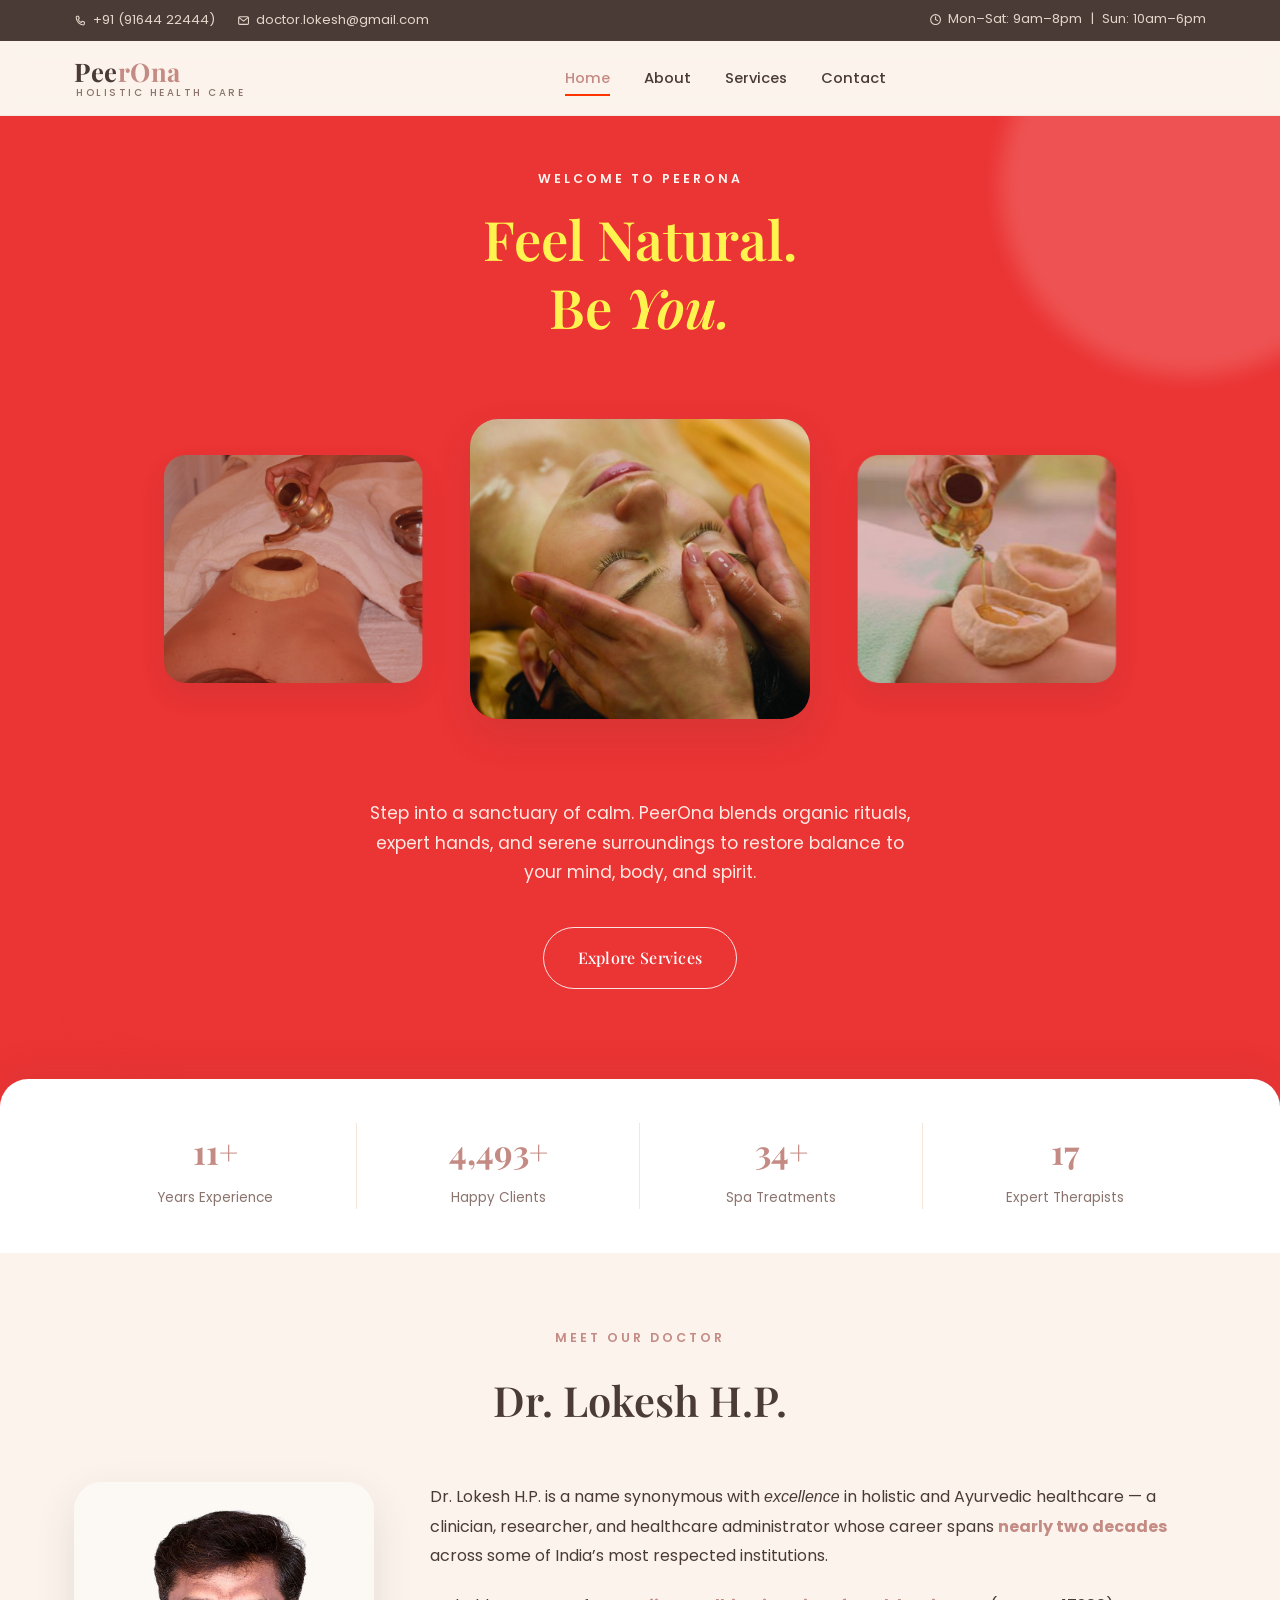
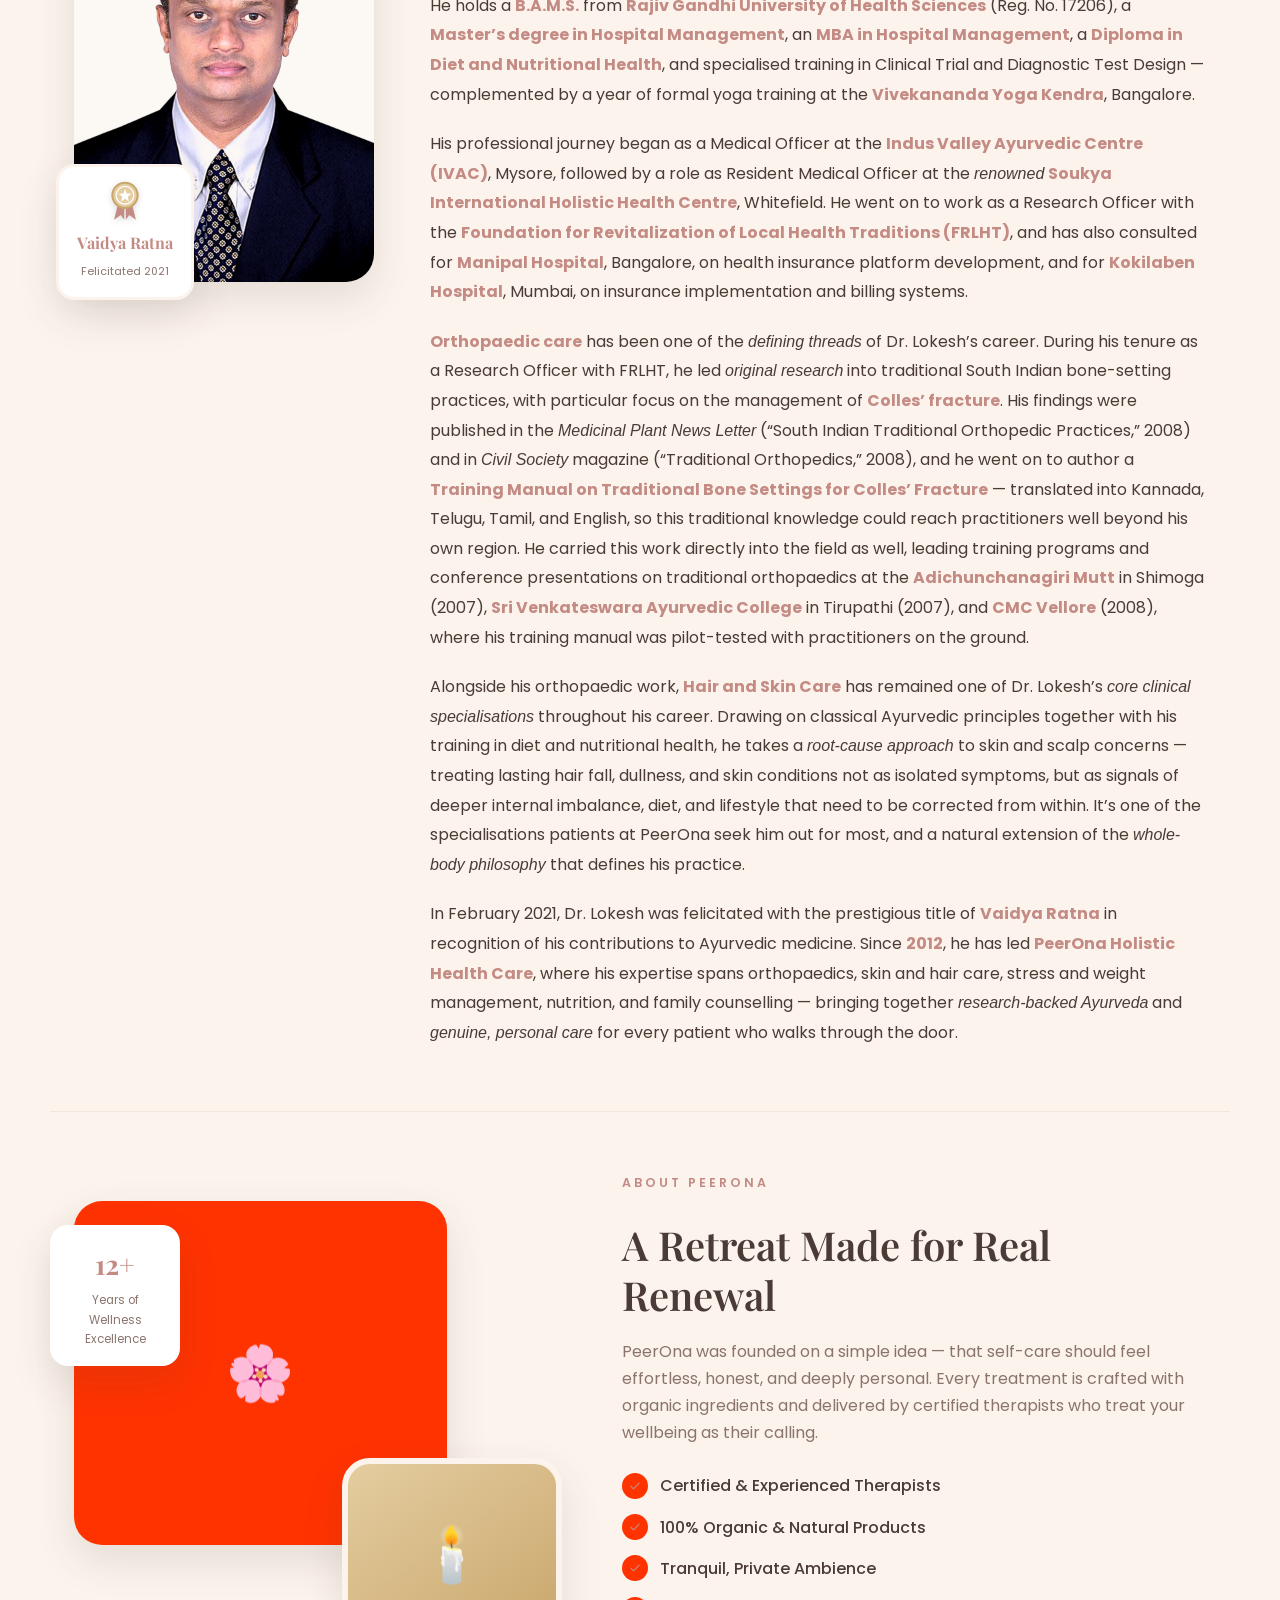
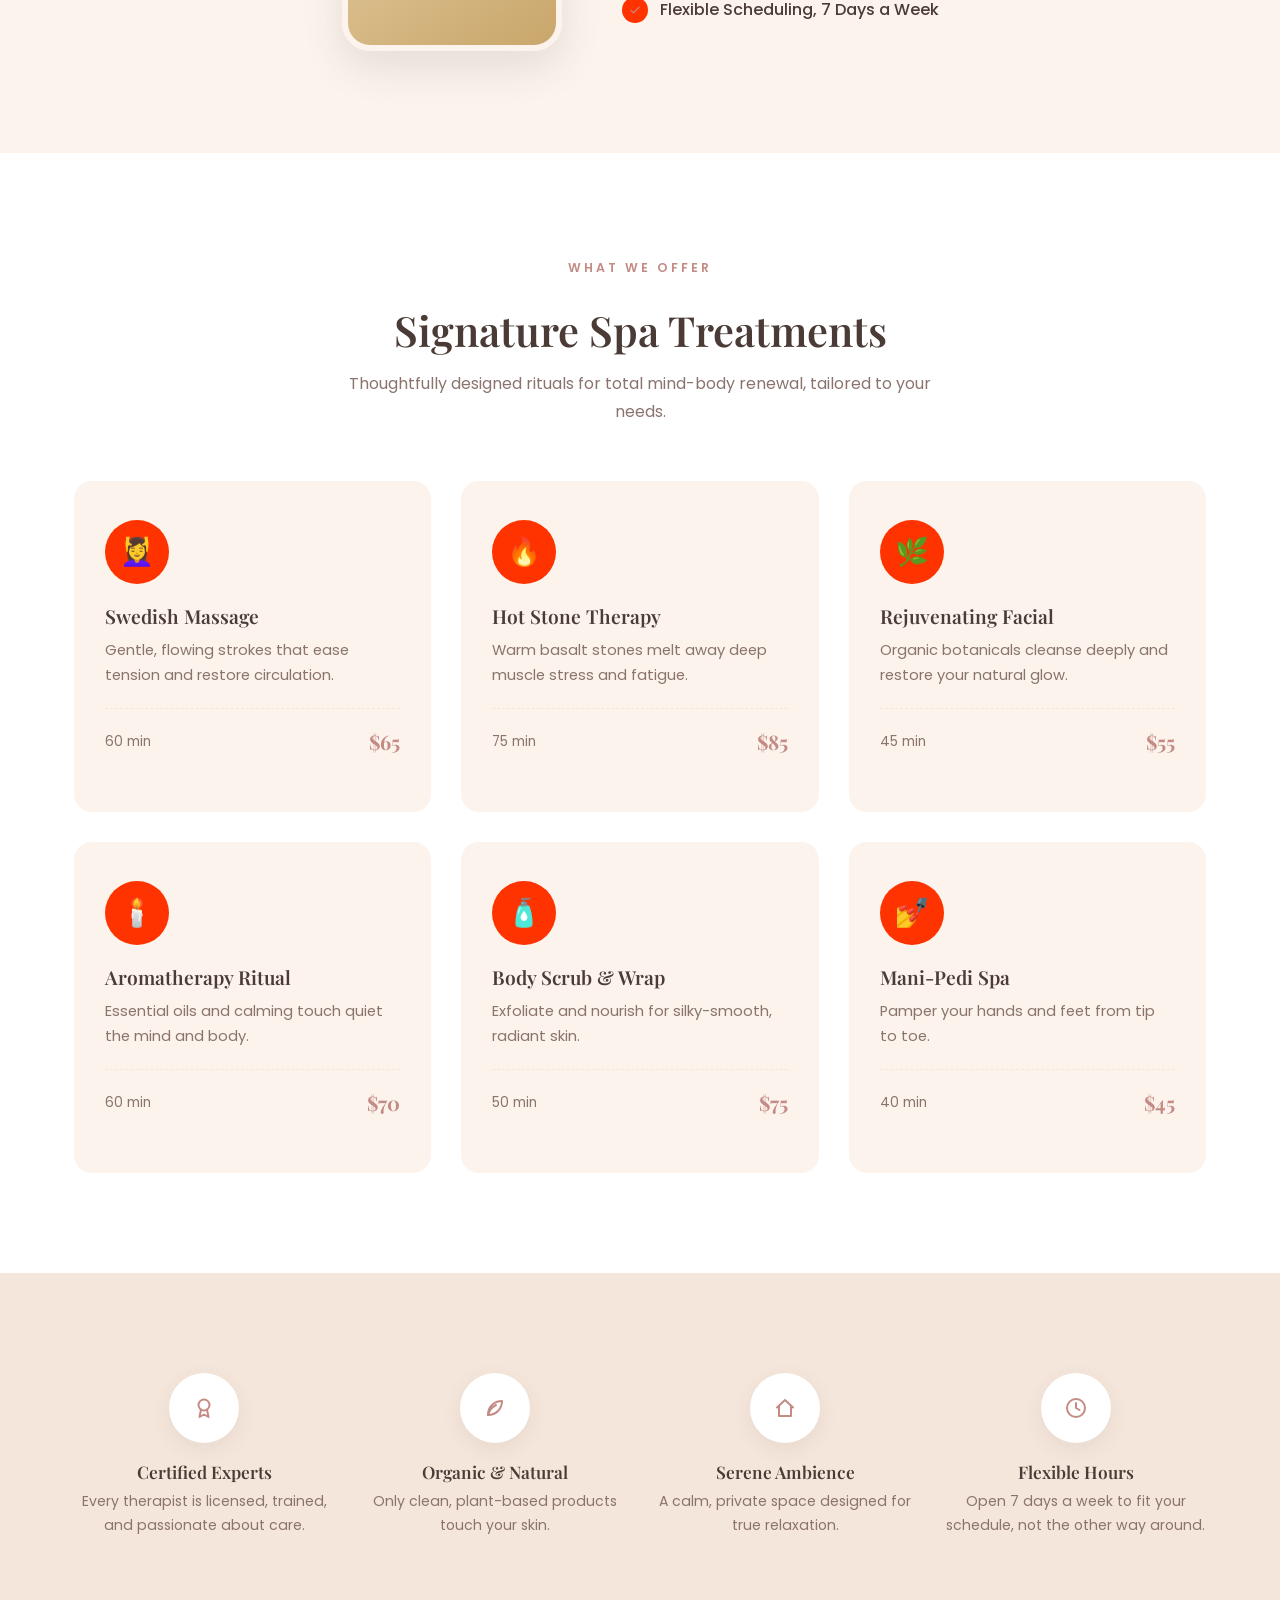
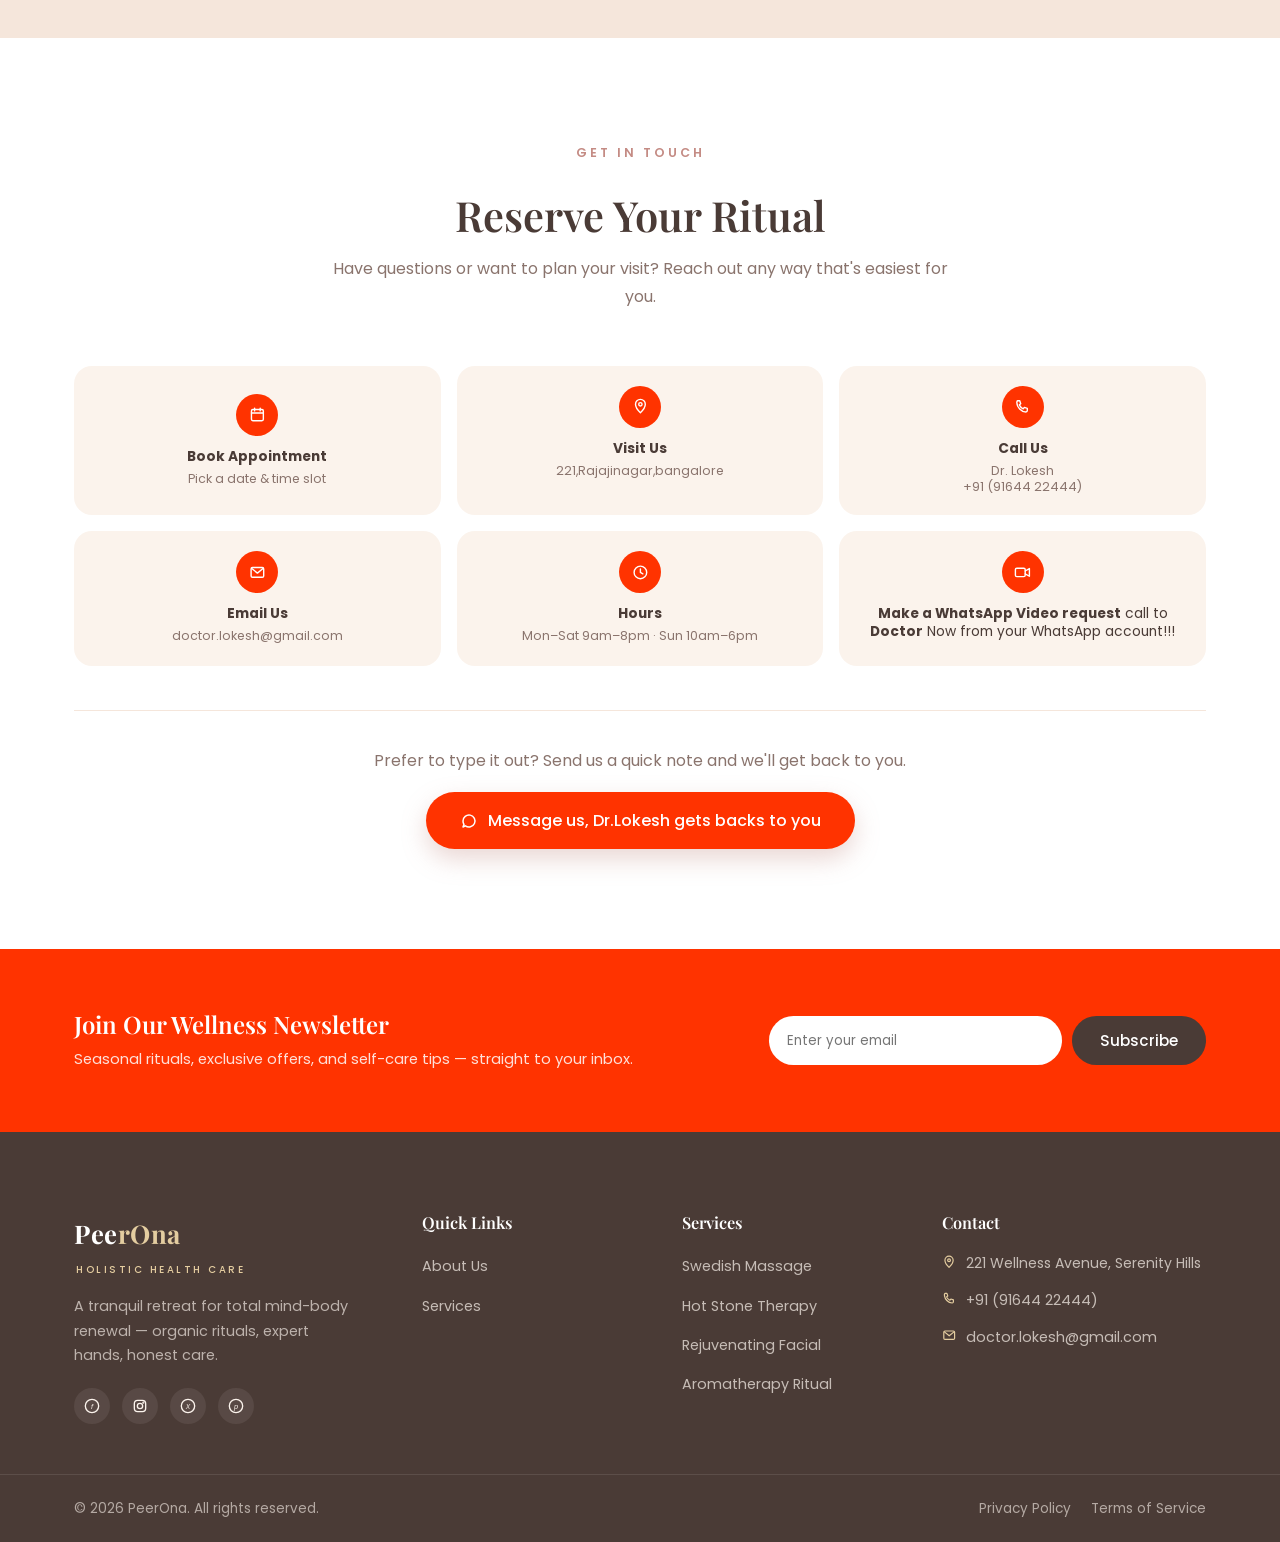
==== commit d34e2602: "Add country-code picker and phone validation to all booking forms Patients booking from index.html, " ====
--- a/index.html
+++ b/index.html
@@ -1,459 +1,462 @@
-<!DOCTYPE html>
-<html lang="en">
-<head>
-<meta charset="UTF-8">
-<meta name="viewport" content="width=device-width, initial-scale=1.0">
-<title>PeerOna | Holistic Health Care</title>
-<meta name="description" content="PeerOna Spa & Wellness — organic rituals, expert therapists, and a tranquil retreat for total mind-body renewal.">
-<link rel="icon" href="data:image/svg+xml,<svg xmlns=%22http://www.w3.org/2000/svg%22 viewBox=%220 0 100 100%22><text y=%22.9em%22 font-size=%2290%22>🌿</text></svg>">
-<link rel="preconnect" href="https://fonts.googleapis.com">
-<link rel="preconnect" href="https://fonts.gstatic.com" crossorigin>
-<link href="https://fonts.googleapis.com/css2?family=Playfair+Display:wght@500;600;700&family=Poppins:wght@300;400;500;600;700&display=swap" rel="stylesheet">
-<link rel="stylesheet" href="assets/css/style.css">
-</head>
-<body>
-
-<div id="preloader"><div class="loader-leaf">🌿</div></div>
-
-<button id="backToTop" aria-label="Back to top"><i data-icon="arrow-up"></i></button>
-
-<!-- ===== Top Bar ===== -->
-<div class="topbar">
-  <div class="container topbar-inner">
-    <div class="topbar-info">
-      <a href="tel:+919164422444" class="topbar-link"><i data-icon="phone"></i> +91 (91644 22444)</a>
-      <a href="mailto:doctor.lokesh@gmail.com" class="topbar-link"><i data-icon="mail"></i> doctor.lokesh@gmail.com</a>
-    </div>
-    <div class="topbar-hours">
-      <span><i data-icon="clock"></i> Mon–Sat: 9am–8pm &nbsp;|&nbsp; Sun: 10am–6pm</span>
-    </div>
-  </div>
-</div>
-
-<!-- ===== Header / Nav ===== -->
-<header class="site-header" id="siteHeader">
-  <div class="container header-inner">
-    <div class="brand">
-      <a href="#home" class="logo">Pee<span>rOna</span></a>
-      <span class="brand-tagline">Holistic Health Care</span>
-    </div>
-
-    <nav class="main-nav" id="mainNav">
-      <ul>
-        <li><a href="#home" class="active">Home</a></li>
-        <li><a href="#about">About</a></li>
-        <li><a href="#services">Services</a></li>
-        <li><a href="#contact">Contact</a></li>
-      </ul>
-    </nav>
-
-    <div class="header-actions">
-      <button class="nav-toggle" id="navToggle" aria-label="Toggle menu">
-        <span></span><span></span><span></span>
-      </button>
-    </div>
-  </div>
-</header>
-
-<!-- ===== Mobile Tab Bar (always visible on small screens) ===== -->
-<nav class="mobile-tabbar" id="mobileTabbar" aria-label="Mobile navigation">
-  <a href="#home" class="active"><i data-icon="home"></i><span>Home</span></a>
-  <a href="#about"><i data-icon="info"></i><span>About</span></a>
-  <a href="#services"><i data-icon="leaf"></i><span>Services</span></a>
-  <a href="#contact"><i data-icon="map-pin"></i><span>Contact</span></a>
-</nav>
-
-<!-- ===== Hero / Welcome ===== -->
-<section class="hero" id="home">
-  <div class="hero-blob blob-1"></div>
-  <div class="hero-blob blob-2"></div>
-  <div class="container hero-inner hero-inner-top">
-    <p class="eyebrow reveal">Welcome to PeerOna</p>
-    <h1 class="reveal">Feel Natural.<br>Be <span>You.</span></h1>
-  </div>
-
-  <div class="glimpse-carousel reveal" id="treatmentsCarousel" aria-label="Signature treatments and wellness experiences at PeerOna" aria-roledescription="carousel">
-    <div class="glimpse-track" id="treatmentsTrack">
-      <div class="glimpse-slide"><img src="assets/img/hero-back-massage.jpg" alt="Therapist giving a relaxing oil back massage" loading="lazy"></div>
-      <div class="glimpse-slide"><img src="assets/img/hero-oil-pour-massage.jpg" alt="Warm oil poured over the back during a massage" loading="lazy"></div>
-      <div class="glimpse-slide"><img src="assets/img/hero-pulse-diagnosis.jpg" alt="Therapist checking a guest's pulse during an Ayurvedic consultation" loading="lazy"></div>
-      <div class="glimpse-slide"><img src="assets/img/hero-meditation-candles.jpg" alt="Guest meditating in lotus pose by candlelight" loading="lazy"></div>
-      <div class="glimpse-slide"><img src="assets/img/hero-acupuncture.jpg" alt="Acupuncture needles placed along the back" loading="lazy"></div>
-      <div class="glimpse-slide"><img src="assets/img/hero-shirodhara.jpg" alt="Guest receiving a Shirodhara warm oil pour treatment" loading="lazy"></div>
-      <div class="glimpse-slide"><img src="assets/img/hero-katibasti-back.jpg" alt="Warm oil Kati Basti therapy for the back" loading="lazy"></div>
-      <div class="glimpse-slide"><img src="assets/img/hero-foot-reflexology.jpg" alt="Therapist performing foot reflexology" loading="lazy"></div>
-      <div class="glimpse-slide"><img src="assets/img/hero-hotstone-massage.jpg" alt="Hot stone massage therapy" loading="lazy"></div>
-      <div class="glimpse-slide"><img src="assets/img/hero-natural-glow.jpg" alt="Radiant, natural glow after a PeerOna facial" loading="lazy"></div>
-      <div class="glimpse-slide"><img src="assets/img/hero-katibasti-pour.jpg" alt="Warm oil poured for a Kati Basti back treatment" loading="lazy"></div>
-      <div class="glimpse-slide"><img src="assets/img/hero-facial-massage.jpg" alt="Therapist giving a gentle facial massage" loading="lazy"></div>
-      <div class="glimpse-slide"><img src="assets/img/hero-jannubasti-knees.jpg" alt="Warm oil Jannu Basti therapy for the knees" loading="lazy"></div>
-      <div class="glimpse-slide"><img src="assets/img/hero-herbal-pouch-massage.jpg" alt="Four-hand herbal pouch massage" loading="lazy"></div>
-      <div class="glimpse-slide"><img src="assets/img/hero-outdoor-yoga.jpg" alt="Guest practicing yoga in a peaceful outdoor setting" loading="lazy"></div>
-    </div>
-  </div>
-
-  <div class="container hero-inner hero-inner-middle">
-    <p class="hero-text reveal">
-      Step into a sanctuary of calm. PeerOna blends organic rituals, expert hands,
-      and serene surroundings to restore balance to your mind, body, and spirit.
-    </p>
-  </div>
-
-  <div class="container hero-inner hero-inner-bottom">
-    <div class="hero-actions reveal">
-      <a href="#services" class="btn btn-outline btn-lg">Explore Services</a>
-    </div>
-  </div>
-
-  <div class="hero-stats">
-    <div class="container stats-grid">
-      <div class="stat-item">
-        <span class="stat-num" data-count="12">0</span><span class="stat-suffix">+</span>
-        <p>Years Experience</p>
-      </div>
-      <div class="stat-item">
-        <span class="stat-num" data-count="4500">0</span><span class="stat-suffix">+</span>
-        <p>Happy Clients</p>
-      </div>
-      <div class="stat-item">
-        <span class="stat-num" data-count="35">0</span><span class="stat-suffix">+</span>
-        <p>Spa Treatments</p>
-      </div>
-      <div class="stat-item">
-        <span class="stat-num" data-count="18">0</span><span class="stat-suffix"></span>
-        <p>Expert Therapists</p>
-      </div>
-    </div>
-  </div>
-</section>
-
-<!-- ===== About ===== -->
-<section class="about" id="about">
-  <div class="container about-doctor">
-    <div class="section-head reveal">
-      <p class="eyebrow">Meet Our Doctor</p>
-      <h2>Dr. Lokesh H.P.</h2>
-    </div>
-    <div class="about-doctor-grid">
-      <div class="about-doctor-photo reveal">
-        <img src="assets/img/dr-lokesh.jpg" alt="Dr. Lokesh H.P., Ayurvedic physician and founder of PeerOna" loading="lazy">
-        <div class="about-doctor-badge">
-          <svg class="about-doctor-award-icon" viewBox="0 0 40 50" aria-hidden="true" focusable="false">
-            <path d="M13 22 L7 46 L15 40.5 L19 46 L19 22 Z" fill="var(--blush-dark)"></path>
-            <path d="M27 22 L33 46 L25 40.5 L21 46 L21 22 Z" fill="var(--blush-dark)"></path>
-            <circle cx="20" cy="17" r="15" fill="var(--gold-light)" stroke="var(--gold)" stroke-width="2.5"></circle>
-            <circle cx="20" cy="17" r="10.5" fill="none" stroke="var(--white)" stroke-width="1.4"></circle>
-            <path d="M20 9.5 L22 14.8 L27.6 15.2 L23.3 18.8 L24.7 24.3 L20 21.1 L15.3 24.3 L16.7 18.8 L12.4 15.2 L18 14.8 Z" fill="var(--white)"></path>
-          </svg>
-          <strong>Vaidya Ratna</strong>
-          <span>Felicitated 2021</span>
-        </div>
-      </div>
-      <div class="about-doctor-bio reveal">
-        <p>Dr. Lokesh H.P. is a name synonymous with <em>excellence</em> in holistic and Ayurvedic healthcare &mdash; a clinician, researcher, and healthcare administrator whose career spans <strong>nearly two decades</strong> across some of India&rsquo;s most respected institutions.</p>
-        <p>He holds a <strong>B.A.M.S.</strong> from <strong>Rajiv Gandhi University of Health Sciences</strong> (Reg. No. 17206), a <strong>Master&rsquo;s degree in Hospital Management</strong>, an <strong>MBA in Hospital Management</strong>, a <strong>Diploma in Diet and Nutritional Health</strong>, and specialised training in Clinical Trial and Diagnostic Test Design &mdash; complemented by a year of formal yoga training at the <strong>Vivekananda Yoga Kendra</strong>, Bangalore.</p>
-        <p>His professional journey began as a Medical Officer at the <strong>Indus Valley Ayurvedic Centre (IVAC)</strong>, Mysore, followed by a role as Resident Medical Officer at the <em>renowned</em> <strong>Soukya International Holistic Health Centre</strong>, Whitefield. He went on to work as a Research Officer with the <strong>Foundation for Revitalization of Local Health Traditions (FRLHT)</strong>, and has also consulted for <strong>Manipal Hospital</strong>, Bangalore, on health insurance platform development, and for <strong>Kokilaben Hospital</strong>, Mumbai, on insurance implementation and billing systems.</p>
-        <p><strong>Orthopaedic care</strong> has been one of the <em>defining threads</em> of Dr. Lokesh&rsquo;s career. During his tenure as a Research Officer with FRLHT, he led <em>original research</em> into traditional South Indian bone-setting practices, with particular focus on the management of <strong>Colles&rsquo; fracture</strong>. His findings were published in the <em>Medicinal Plant News Letter</em> (&ldquo;South Indian Traditional Orthopedic Practices,&rdquo; 2008) and in <em>Civil Society</em> magazine (&ldquo;Traditional Orthopedics,&rdquo; 2008), and he went on to author a <strong>Training Manual on Traditional Bone Settings for Colles&rsquo; Fracture</strong> &mdash; translated into Kannada, Telugu, Tamil, and English, so this traditional knowledge could reach practitioners well beyond his own region. He carried this work directly into the field as well, leading training programs and conference presentations on traditional orthopaedics at the <strong>Adichunchanagiri Mutt</strong> in Shimoga (2007), <strong>Sri Venkateswara Ayurvedic College</strong> in Tirupathi (2007), and <strong>CMC Vellore</strong> (2008), where his training manual was pilot-tested with practitioners on the ground.</p>
-        <p>Alongside his orthopaedic work, <strong>Hair and Skin Care</strong> has remained one of Dr. Lokesh&rsquo;s <em>core clinical specialisations</em> throughout his career. Drawing on classical Ayurvedic principles together with his training in diet and nutritional health, he takes a <em>root-cause approach</em> to skin and scalp concerns &mdash; treating lasting hair fall, dullness, and skin conditions not as isolated symptoms, but as signals of deeper internal imbalance, diet, and lifestyle that need to be corrected from within. It&rsquo;s one of the specialisations patients at PeerOna seek him out for most, and a natural extension of the <em>whole-body philosophy</em> that defines his practice.</p>
-        <p>In February 2021, Dr. Lokesh was felicitated with the prestigious title of <strong>Vaidya Ratna</strong> in recognition of his contributions to Ayurvedic medicine. Since <strong>2012</strong>, he has led <strong>PeerOna Holistic Health Care</strong>, where his expertise spans orthopaedics, skin and hair care, stress and weight management, nutrition, and family counselling &mdash; bringing together <em>research-backed Ayurveda</em> and <em>genuine, personal care</em> for every patient who walks through the door.</p>
-      </div>
-    </div>
-  </div>
-
-  <div class="container about-grid">
-    <div class="about-media reveal">
-      <div class="about-tile tile-a"><span>🌸</span></div>
-      <div class="about-tile tile-b"><span>🕯️</span></div>
-      <div class="about-badge">
-        <strong>12+</strong>
-        <span>Years of Wellness Excellence</span>
-      </div>
-    </div>
-    <div class="about-content reveal">
-      <p class="eyebrow">About PeerOna</p>
-      <h2>A Retreat Made for Real Renewal</h2>
-      <p class="lead">
-        PeerOna was founded on a simple idea — that self-care should feel effortless,
-        honest, and deeply personal. Every treatment is crafted with organic ingredients
-        and delivered by certified therapists who treat your wellbeing as their calling.
-      </p>
-      <ul class="feature-list">
-        <li><i data-icon="check"></i> Certified &amp; Experienced Therapists</li>
-        <li><i data-icon="check"></i> 100% Organic &amp; Natural Products</li>
-        <li><i data-icon="check"></i> Tranquil, Private Ambience</li>
-        <li><i data-icon="check"></i> Flexible Scheduling, 7 Days a Week</li>
-      </ul>
-    </div>
-  </div>
-</section>
-
-<!-- ===== Services ===== -->
-<section class="services" id="services">
-  <div class="container">
-    <div class="section-head reveal">
-      <p class="eyebrow">What We Offer</p>
-      <h2>Signature Spa Treatments</h2>
-      <p class="section-sub">Thoughtfully designed rituals for total mind-body renewal, tailored to your needs.</p>
-    </div>
-
-    <div class="services-grid">
-      <div class="service-card reveal">
-        <div class="service-icon">💆‍♀️</div>
-        <h3>Swedish Massage</h3>
-        <p>Gentle, flowing strokes that ease tension and restore circulation.</p>
-        <div class="service-meta"><span>60 min</span><strong>$65</strong></div>
-      </div>
-      <div class="service-card reveal">
-        <div class="service-icon">🔥</div>
-        <h3>Hot Stone Therapy</h3>
-        <p>Warm basalt stones melt away deep muscle stress and fatigue.</p>
-        <div class="service-meta"><span>75 min</span><strong>$85</strong></div>
-      </div>
-      <div class="service-card reveal">
-        <div class="service-icon">🌿</div>
-        <h3>Rejuvenating Facial</h3>
-        <p>Organic botanicals cleanse deeply and restore your natural glow.</p>
-        <div class="service-meta"><span>45 min</span><strong>$55</strong></div>
-      </div>
-      <div class="service-card reveal">
-        <div class="service-icon">🕯️</div>
-        <h3>Aromatherapy Ritual</h3>
-        <p>Essential oils and calming touch quiet the mind and body.</p>
-        <div class="service-meta"><span>60 min</span><strong>$70</strong></div>
-      </div>
-      <div class="service-card reveal">
-        <div class="service-icon">🧴</div>
-        <h3>Body Scrub &amp; Wrap</h3>
-        <p>Exfoliate and nourish for silky-smooth, radiant skin.</p>
-        <div class="service-meta"><span>50 min</span><strong>$75</strong></div>
-      </div>
-      <div class="service-card reveal">
-        <div class="service-icon">💅</div>
-        <h3>Mani-Pedi Spa</h3>
-        <p>Pamper your hands and feet from tip to toe.</p>
-        <div class="service-meta"><span>40 min</span><strong>$45</strong></div>
-      </div>
-    </div>
-  </div>
-</section>
-
-<!-- ===== Why Choose Us ===== -->
-<section class="why">
-  <div class="container why-grid">
-    <div class="why-item reveal">
-      <div class="why-icon"><i data-icon="award"></i></div>
-      <h4>Certified Experts</h4>
-      <p>Every therapist is licensed, trained, and passionate about care.</p>
-    </div>
-    <div class="why-item reveal">
-      <div class="why-icon"><i data-icon="leaf"></i></div>
-      <h4>Organic &amp; Natural</h4>
-      <p>Only clean, plant-based products touch your skin.</p>
-    </div>
-    <div class="why-item reveal">
-      <div class="why-icon"><i data-icon="home"></i></div>
-      <h4>Serene Ambience</h4>
-      <p>A calm, private space designed for true relaxation.</p>
-    </div>
-    <div class="why-item reveal">
-      <div class="why-icon"><i data-icon="clock"></i></div>
-      <h4>Flexible Hours</h4>
-      <p>Open 7 days a week to fit your schedule, not the other way around.</p>
-    </div>
-  </div>
-</section>
-
-<!-- ===== Contact Info ===== -->
-<section class="contact-info" id="contact">
-  <div class="container">
-    <div class="section-head reveal">
-      <p class="eyebrow">Get In Touch</p>
-      <h2>Reserve Your Ritual</h2>
-      <p class="section-sub">Have questions or want to plan your visit? Reach out any way that's easiest for you.</p>
-    </div>
-    <div class="contact-info-grid">
-      <button type="button" class="contact-card contact-card-link reveal" id="openAppointmentModal">
-        <div class="contact-icon"><i data-icon="calendar"></i></div>
-        <strong>Book Appointment</strong>
-        <span>Pick a date &amp; time slot</span>
-      </button>
-      <a href="https://www.google.com/maps/search/?api=1&amp;query=12.9865278%2C77.5501667" target="_blank" rel="noopener" class="contact-card contact-card-link reveal" id="visitUsCard" aria-label="Open clinic location in Google Maps">
-        <div class="contact-icon"><i data-icon="map-pin"></i></div>
-        <strong>Visit Us</strong>
-        <span id="clinicAddressText" data-config="address">221,Rajajinagar,bangalore</span>
-      </a>
-      <a href="tel:+919164422444" class="contact-card contact-card-link reveal">
-        <div class="contact-icon"><i data-icon="phone"></i></div>
-        <strong>Call Us</strong>
-        <span>Dr. Lokesh</span>
-        <span>+91 (91644 22444)</span>
-      </a>
-      <a href="mailto:doctor.lokesh@gmail.com" class="contact-card contact-card-link reveal">
-        <div class="contact-icon"><i data-icon="mail"></i></div>
-        <strong>Email Us</strong>
-        <span>doctor.lokesh@gmail.com</span>
-      </a>
-      <div class="contact-card reveal">
-        <div class="contact-icon"><i data-icon="clock"></i></div>
-        <strong>Hours</strong>
-        <span>Mon–Sat 9am–8pm · Sun 10am–6pm</span>
-      </div>
-      <a href="https://wa.me/919164422444?text=Hi%20Dr.%20Lokesh%2C%20I%27d%20like%20to%20start%20a%20WhatsApp%20video%20call." class="contact-card contact-card-link reveal" target="_blank" rel="noopener">
-        <div class="contact-icon"><i data-icon="video"></i></div>
-        <strong style="font-weight: normal;"><b>Make a WhatsApp Video request</b> call to <b>Doctor</b> Now from your WhatsApp account!!!</strong>
-      </a>
-    </div>
-
-    <div class="contact-cta reveal">
-      <p>Prefer to type it out? Send us a quick note and we'll get back to you.</p>
-      <button type="button" class="btn btn-primary btn-lg" id="openMessageModal">
-        <i data-icon="message-circle"></i> Message us, Dr.Lokesh gets backs to you
-      </button>
-    </div>
-  </div>
-</section>
-
-<!-- ===== Image Lightbox (scrolling-image carousels) ===== -->
-<div class="img-lightbox-overlay" id="imgLightboxOverlay">
-  <button type="button" class="img-lightbox-close" id="imgLightboxClose" aria-label="Close"><i data-icon="x"></i></button>
-  <img class="img-lightbox-img" id="imgLightboxImg" src="" alt="">
-</div>
-
-<!-- ===== Message Us Modal ===== -->
-<div class="modal-overlay" id="messageModalOverlay">
-  <div class="modal-box" role="dialog" aria-modal="true" aria-labelledby="messageModalTitle">
-    <button type="button" class="modal-close" id="closeMessageModal" aria-label="Close">
-      <i data-icon="x"></i>
-    </button>
-    <div class="modal-scroll-content">
-    <h3 id="messageModalTitle">Send Us a Message</h3>
-    <p class="modal-sub">Fill in your details and we'll reach out shortly.</p>
-    <form id="messageUsForm" class="message-form">
-      <label for="msgName">Name</label>
-      <input type="text" id="msgName" name="name" placeholder="Your name" required>
-
-      <label for="msgPhone">Phone Number</label>
-      <input type="tel" id="msgPhone" name="phone" placeholder="Your phone number" required pattern="[0-9+\s\(\)\-]{7,}">
-
-      <label for="msgMessage">Message</label>
-      <textarea id="msgMessage" name="message" rows="4" placeholder="How can we help?" required></textarea>
-
-      <label>Upload Photos (Problem you are facing) to doctor <span class="form-optional">(optional, any number)</span></label>
-      <div class="msg-photo-list" id="msgPhotoList"></div>
-      <input type="file" id="msgPhotoAddInput" accept="image/*" hidden>
-      <button type="button" class="btn btn-outline msg-photo-add-btn" id="msgPhotoAddBtn">+ Add Photo</button>
-      <span class="form-hint">Up to 4 MB each. JPG or PNG works best.</span>
-
-      <button type="submit" class="btn btn-primary btn-block btn-lg">Send Message</button>
-      <p class="form-status" id="messageFormStatus" aria-live="polite"></p>
-    </form>
-    </div>
-  </div>
-</div>
-
-<!-- ===== Book Appointment Modal ===== -->
-<div class="modal-overlay" id="appointmentModalOverlay">
-  <div class="modal-box" role="dialog" aria-modal="true" aria-labelledby="appointmentModalTitle">
-    <button type="button" class="modal-close" id="closeAppointmentModal" aria-label="Close">
-      <i data-icon="x"></i>
-    </button>
-    <div class="modal-scroll-content">
-    <h3 id="appointmentModalTitle">Book an Appointment</h3>
-    <p class="modal-sub">Pick a date and time that works for you — we'll confirm it right away.</p>
-    <div class="appt-address-field">
-      <span class="appt-clinic-label">Clinic Address</span>
-      <button type="button" class="appt-clinic-address" id="apptClinicAddressBtn" data-maps-url="https://www.google.com/maps/search/?api=1&amp;query=12.9865278%2C77.5501667" aria-label="Open clinic location in Google Maps"><i data-icon="map-pin"></i> <span id="apptClinicAddressText" data-config="address">221,Rajajinagar,bangalore</span></button>
-    </div>
-    <form id="appointmentForm" class="message-form">
-      <label for="apptName">Name</label>
-      <input type="text" id="apptName" name="name" placeholder="Your name" required>
-
-      <label for="apptPhone">Phone Number</label>
-      <input type="tel" id="apptPhone" name="phone" placeholder="Your phone number" required pattern="[0-9+\s\(\)\-]{7,}">
-
-      <label for="apptEmail">Email Id <span class="form-optional">(optional)</span></label>
-      <input type="email" id="apptEmail" name="email" placeholder="your.email@example.com">
-
-      <label for="apptDate">Date</label>
-      <input type="date" id="apptDate" name="date" required>
-
-      <label for="apptTime">Booking Time</label>
-      <select id="apptTime" name="timeSlot" required>
-        <option value="">Select a time slot</option>
-      </select>
-      <span class="form-hint">10 AM–2 PM &amp; 3 PM–8 PM, 30-minute slots (2–3 PM is lunch break). Already-booked slots are grayed out.</span>
-
-      <button type="submit" class="btn btn-primary btn-block btn-lg">Confirm Appointment</button>
-      <p class="form-status" id="appointmentFormStatus" aria-live="polite"></p>
-    </form>
-    </div>
-  </div>
-</div>
-
-<!-- ===== Newsletter ===== -->
-<section class="newsletter">
-  <div class="container newsletter-inner reveal">
-    <div>
-      <h3>Join Our Wellness Newsletter</h3>
-      <p>Seasonal rituals, exclusive offers, and self-care tips — straight to your inbox.</p>
-    </div>
-    <form class="newsletter-form" id="newsletterForm">
-      <input type="email" placeholder="Enter your email" required>
-      <button type="submit" class="btn btn-dark">Subscribe</button>
-    </form>
-  </div>
-</section>
-
-<!-- ===== Footer ===== -->
-<footer class="site-footer">
-  <div class="container footer-grid">
-    <div class="footer-col">
-      <a href="#home" class="logo">Pee<span>rOna</span></a>
-      <span class="brand-tagline footer-tagline">Holistic Health Care</span>
-      <p>A tranquil retreat for total mind-body renewal — organic rituals, expert hands, honest care.</p>
-      <div class="footer-social">
-        <a href="#" aria-label="Facebook"><i data-icon="facebook"></i></a>
-        <a href="#" aria-label="Instagram"><i data-icon="instagram"></i></a>
-        <a href="#" aria-label="Twitter"><i data-icon="twitter"></i></a>
-        <a href="#" aria-label="Pinterest"><i data-icon="pinterest"></i></a>
-      </div>
-    </div>
-    <div class="footer-col">
-      <h4>Quick Links</h4>
-      <ul>
-        <li><a href="#about">About Us</a></li>
-        <li><a href="#services">Services</a></li>
-      </ul>
-    </div>
-    <div class="footer-col">
-      <h4>Services</h4>
-      <ul>
-        <li><a href="#services">Swedish Massage</a></li>
-        <li><a href="#services">Hot Stone Therapy</a></li>
-        <li><a href="#services">Rejuvenating Facial</a></li>
-        <li><a href="#services">Aromatherapy Ritual</a></li>
-      </ul>
-    </div>
-    <div class="footer-col">
-      <h4>Contact</h4>
-      <ul class="footer-contact">
-        <li><i data-icon="map-pin"></i> 221 Wellness Avenue, Serenity Hills</li>
-        <li><a href="tel:+919164422444" class="footer-link"><i data-icon="phone"></i> +91 (91644 22444)</a></li>
-        <li><a href="mailto:doctor.lokesh@gmail.com" class="footer-link"><i data-icon="mail"></i> doctor.lokesh@gmail.com</a></li>
-      </ul>
-    </div>
-  </div>
-  <div class="footer-bottom">
-    <div class="container footer-bottom-inner">
-      <p>© <span id="year"></span> PeerOna. All rights reserved.</p>
-      <div class="footer-legal">
-        <a href="#">Privacy Policy</a>
-        <a href="#">Terms of Service</a>
-      </div>
-    </div>
-  </div>
-</footer>
-
-<script src="assets/js/script.js"></script>
-</body>
-</html>
+<!DOCTYPE html>
+<html lang="en">
+<head>
+<meta charset="UTF-8">
+<meta name="viewport" content="width=device-width, initial-scale=1.0">
+<title>PeerOna | Holistic Health Care</title>
+<meta name="description" content="PeerOna Spa & Wellness — organic rituals, expert therapists, and a tranquil retreat for total mind-body renewal.">
+<link rel="icon" href="data:image/svg+xml,<svg xmlns=%22http://www.w3.org/2000/svg%22 viewBox=%220 0 100 100%22><text y=%22.9em%22 font-size=%2290%22>🌿</text></svg>">
+<link rel="preconnect" href="https://fonts.googleapis.com">
+<link rel="preconnect" href="https://fonts.gstatic.com" crossorigin>
+<link href="https://fonts.googleapis.com/css2?family=Playfair+Display:wght@500;600;700&family=Poppins:wght@300;400;500;600;700&display=swap" rel="stylesheet">
+<link rel="stylesheet" href="assets/css/style.css">
+</head>
+<body>
+
+<div id="preloader"><div class="loader-leaf">🌿</div></div>
+
+<button id="backToTop" aria-label="Back to top"><i data-icon="arrow-up"></i></button>
+
+<!-- ===== Top Bar ===== -->
+<div class="topbar">
+  <div class="container topbar-inner">
+    <div class="topbar-info">
+      <a href="tel:+919164422444" class="topbar-link"><i data-icon="phone"></i> +91 (91644 22444)</a>
+      <a href="mailto:doctor.lokesh@gmail.com" class="topbar-link"><i data-icon="mail"></i> doctor.lokesh@gmail.com</a>
+    </div>
+    <div class="topbar-hours">
+      <span><i data-icon="clock"></i> Mon–Sat: 9am–8pm &nbsp;|&nbsp; Sun: 10am–6pm</span>
+    </div>
+  </div>
+</div>
+
+<!-- ===== Header / Nav ===== -->
+<header class="site-header" id="siteHeader">
+  <div class="container header-inner">
+    <div class="brand">
+      <a href="#home" class="logo">Pee<span>rOna</span></a>
+      <span class="brand-tagline">Holistic Health Care</span>
+    </div>
+
+    <nav class="main-nav" id="mainNav">
+      <ul>
+        <li><a href="#home" class="active">Home</a></li>
+        <li><a href="#about">About</a></li>
+        <li><a href="#services">Services</a></li>
+        <li><a href="#contact">Contact</a></li>
+      </ul>
+    </nav>
+
+    <div class="header-actions">
+      <button class="nav-toggle" id="navToggle" aria-label="Toggle menu">
+        <span></span><span></span><span></span>
+      </button>
+    </div>
+  </div>
+</header>
+
+<!-- ===== Mobile Tab Bar (always visible on small screens) ===== -->
+<nav class="mobile-tabbar" id="mobileTabbar" aria-label="Mobile navigation">
+  <a href="#home" class="active"><i data-icon="home"></i><span>Home</span></a>
+  <a href="#about"><i data-icon="info"></i><span>About</span></a>
+  <a href="#services"><i data-icon="leaf"></i><span>Services</span></a>
+  <a href="#contact"><i data-icon="map-pin"></i><span>Contact</span></a>
+</nav>
+
+<!-- ===== Hero / Welcome ===== -->
+<section class="hero" id="home">
+  <div class="hero-blob blob-1"></div>
+  <div class="hero-blob blob-2"></div>
+  <div class="container hero-inner hero-inner-top">
+    <p class="eyebrow reveal">Welcome to PeerOna</p>
+    <h1 class="reveal">Feel Natural.<br>Be <span>You.</span></h1>
+  </div>
+
+  <div class="glimpse-carousel reveal" id="treatmentsCarousel" aria-label="Signature treatments and wellness experiences at PeerOna" aria-roledescription="carousel">
+    <div class="glimpse-track" id="treatmentsTrack">
+      <div class="glimpse-slide"><img src="assets/img/hero-back-massage.jpg" alt="Therapist giving a relaxing oil back massage" loading="lazy"></div>
+      <div class="glimpse-slide"><img src="assets/img/hero-oil-pour-massage.jpg" alt="Warm oil poured over the back during a massage" loading="lazy"></div>
+      <div class="glimpse-slide"><img src="assets/img/hero-pulse-diagnosis.jpg" alt="Therapist checking a guest's pulse during an Ayurvedic consultation" loading="lazy"></div>
+      <div class="glimpse-slide"><img src="assets/img/hero-meditation-candles.jpg" alt="Guest meditating in lotus pose by candlelight" loading="lazy"></div>
+      <div class="glimpse-slide"><img src="assets/img/hero-acupuncture.jpg" alt="Acupuncture needles placed along the back" loading="lazy"></div>
+      <div class="glimpse-slide"><img src="assets/img/hero-shirodhara.jpg" alt="Guest receiving a Shirodhara warm oil pour treatment" loading="lazy"></div>
+      <div class="glimpse-slide"><img src="assets/img/hero-katibasti-back.jpg" alt="Warm oil Kati Basti therapy for the back" loading="lazy"></div>
+      <div class="glimpse-slide"><img src="assets/img/hero-foot-reflexology.jpg" alt="Therapist performing foot reflexology" loading="lazy"></div>
+      <div class="glimpse-slide"><img src="assets/img/hero-hotstone-massage.jpg" alt="Hot stone massage therapy" loading="lazy"></div>
+      <div class="glimpse-slide"><img src="assets/img/hero-natural-glow.jpg" alt="Radiant, natural glow after a PeerOna facial" loading="lazy"></div>
+      <div class="glimpse-slide"><img src="assets/img/hero-katibasti-pour.jpg" alt="Warm oil poured for a Kati Basti back treatment" loading="lazy"></div>
+      <div class="glimpse-slide"><img src="assets/img/hero-facial-massage.jpg" alt="Therapist giving a gentle facial massage" loading="lazy"></div>
+      <div class="glimpse-slide"><img src="assets/img/hero-jannubasti-knees.jpg" alt="Warm oil Jannu Basti therapy for the knees" loading="lazy"></div>
+      <div class="glimpse-slide"><img src="assets/img/hero-herbal-pouch-massage.jpg" alt="Four-hand herbal pouch massage" loading="lazy"></div>
+      <div class="glimpse-slide"><img src="assets/img/hero-outdoor-yoga.jpg" alt="Guest practicing yoga in a peaceful outdoor setting" loading="lazy"></div>
+    </div>
+  </div>
+
+  <div class="container hero-inner hero-inner-middle">
+    <p class="hero-text reveal">
+      Step into a sanctuary of calm. PeerOna blends organic rituals, expert hands,
+      and serene surroundings to restore balance to your mind, body, and spirit.
+    </p>
+  </div>
+
+  <div class="container hero-inner hero-inner-bottom">
+    <div class="hero-actions reveal">
+      <a href="#services" class="btn btn-outline btn-lg">Explore Services</a>
+    </div>
+  </div>
+
+  <div class="hero-stats">
+    <div class="container stats-grid">
+      <div class="stat-item">
+        <span class="stat-num" data-count="12">0</span><span class="stat-suffix">+</span>
+        <p>Years Experience</p>
+      </div>
+      <div class="stat-item">
+        <span class="stat-num" data-count="4500">0</span><span class="stat-suffix">+</span>
+        <p>Happy Clients</p>
+      </div>
+      <div class="stat-item">
+        <span class="stat-num" data-count="35">0</span><span class="stat-suffix">+</span>
+        <p>Spa Treatments</p>
+      </div>
+      <div class="stat-item">
+        <span class="stat-num" data-count="18">0</span><span class="stat-suffix"></span>
+        <p>Expert Therapists</p>
+      </div>
+    </div>
+  </div>
+</section>
+
+<!-- ===== About ===== -->
+<section class="about" id="about">
+  <div class="container about-doctor">
+    <div class="section-head reveal">
+      <p class="eyebrow">Meet Our Doctor</p>
+      <h2>Dr. Lokesh H.P.</h2>
+    </div>
+    <div class="about-doctor-grid">
+      <div class="about-doctor-photo reveal">
+        <img src="assets/img/dr-lokesh.jpg" alt="Dr. Lokesh H.P., Ayurvedic physician and founder of PeerOna" loading="lazy">
+        <div class="about-doctor-badge">
+          <svg class="about-doctor-award-icon" viewBox="0 0 40 50" aria-hidden="true" focusable="false">
+            <path d="M13 22 L7 46 L15 40.5 L19 46 L19 22 Z" fill="var(--blush-dark)"></path>
+            <path d="M27 22 L33 46 L25 40.5 L21 46 L21 22 Z" fill="var(--blush-dark)"></path>
+            <circle cx="20" cy="17" r="15" fill="var(--gold-light)" stroke="var(--gold)" stroke-width="2.5"></circle>
+            <circle cx="20" cy="17" r="10.5" fill="none" stroke="var(--white)" stroke-width="1.4"></circle>
+            <path d="M20 9.5 L22 14.8 L27.6 15.2 L23.3 18.8 L24.7 24.3 L20 21.1 L15.3 24.3 L16.7 18.8 L12.4 15.2 L18 14.8 Z" fill="var(--white)"></path>
+          </svg>
+          <strong>Vaidya Ratna</strong>
+          <span>Felicitated 2021</span>
+        </div>
+      </div>
+      <div class="about-doctor-bio reveal">
+        <p>Dr. Lokesh H.P. is a name synonymous with <em>excellence</em> in holistic and Ayurvedic healthcare &mdash; a clinician, researcher, and healthcare administrator whose career spans <strong>nearly two decades</strong> across some of India&rsquo;s most respected institutions.</p>
+        <p>He holds a <strong>B.A.M.S.</strong> from <strong>Rajiv Gandhi University of Health Sciences</strong> (Reg. No. 17206), a <strong>Master&rsquo;s degree in Hospital Management</strong>, an <strong>MBA in Hospital Management</strong>, a <strong>Diploma in Diet and Nutritional Health</strong>, and specialised training in Clinical Trial and Diagnostic Test Design &mdash; complemented by a year of formal yoga training at the <strong>Vivekananda Yoga Kendra</strong>, Bangalore.</p>
+        <p>His professional journey began as a Medical Officer at the <strong>Indus Valley Ayurvedic Centre (IVAC)</strong>, Mysore, followed by a role as Resident Medical Officer at the <em>renowned</em> <strong>Soukya International Holistic Health Centre</strong>, Whitefield. He went on to work as a Research Officer with the <strong>Foundation for Revitalization of Local Health Traditions (FRLHT)</strong>, and has also consulted for <strong>Manipal Hospital</strong>, Bangalore, on health insurance platform development, and for <strong>Kokilaben Hospital</strong>, Mumbai, on insurance implementation and billing systems.</p>
+        <p><strong>Orthopaedic care</strong> has been one of the <em>defining threads</em> of Dr. Lokesh&rsquo;s career. During his tenure as a Research Officer with FRLHT, he led <em>original research</em> into traditional South Indian bone-setting practices, with particular focus on the management of <strong>Colles&rsquo; fracture</strong>. His findings were published in the <em>Medicinal Plant News Letter</em> (&ldquo;South Indian Traditional Orthopedic Practices,&rdquo; 2008) and in <em>Civil Society</em> magazine (&ldquo;Traditional Orthopedics,&rdquo; 2008), and he went on to author a <strong>Training Manual on Traditional Bone Settings for Colles&rsquo; Fracture</strong> &mdash; translated into Kannada, Telugu, Tamil, and English, so this traditional knowledge could reach practitioners well beyond his own region. He carried this work directly into the field as well, leading training programs and conference presentations on traditional orthopaedics at the <strong>Adichunchanagiri Mutt</strong> in Shimoga (2007), <strong>Sri Venkateswara Ayurvedic College</strong> in Tirupathi (2007), and <strong>CMC Vellore</strong> (2008), where his training manual was pilot-tested with practitioners on the ground.</p>
+        <p>Alongside his orthopaedic work, <strong>Hair and Skin Care</strong> has remained one of Dr. Lokesh&rsquo;s <em>core clinical specialisations</em> throughout his career. Drawing on classical Ayurvedic principles together with his training in diet and nutritional health, he takes a <em>root-cause approach</em> to skin and scalp concerns &mdash; treating lasting hair fall, dullness, and skin conditions not as isolated symptoms, but as signals of deeper internal imbalance, diet, and lifestyle that need to be corrected from within. It&rsquo;s one of the specialisations patients at PeerOna seek him out for most, and a natural extension of the <em>whole-body philosophy</em> that defines his practice.</p>
+        <p>In February 2021, Dr. Lokesh was felicitated with the prestigious title of <strong>Vaidya Ratna</strong> in recognition of his contributions to Ayurvedic medicine. Since <strong>2012</strong>, he has led <strong>PeerOna Holistic Health Care</strong>, where his expertise spans orthopaedics, skin and hair care, stress and weight management, nutrition, and family counselling &mdash; bringing together <em>research-backed Ayurveda</em> and <em>genuine, personal care</em> for every patient who walks through the door.</p>
+      </div>
+    </div>
+  </div>
+
+  <div class="container about-grid">
+    <div class="about-media reveal">
+      <div class="about-tile tile-a"><span>🌸</span></div>
+      <div class="about-tile tile-b"><span>🕯️</span></div>
+      <div class="about-badge">
+        <strong>12+</strong>
+        <span>Years of Wellness Excellence</span>
+      </div>
+    </div>
+    <div class="about-content reveal">
+      <p class="eyebrow">About PeerOna</p>
+      <h2>A Retreat Made for Real Renewal</h2>
+      <p class="lead">
+        PeerOna was founded on a simple idea — that self-care should feel effortless,
+        honest, and deeply personal. Every treatment is crafted with organic ingredients
+        and delivered by certified therapists who treat your wellbeing as their calling.
+      </p>
+      <ul class="feature-list">
+        <li><i data-icon="check"></i> Certified &amp; Experienced Therapists</li>
+        <li><i data-icon="check"></i> 100% Organic &amp; Natural Products</li>
+        <li><i data-icon="check"></i> Tranquil, Private Ambience</li>
+        <li><i data-icon="check"></i> Flexible Scheduling, 7 Days a Week</li>
+      </ul>
+    </div>
+  </div>
+</section>
+
+<!-- ===== Services ===== -->
+<section class="services" id="services">
+  <div class="container">
+    <div class="section-head reveal">
+      <p class="eyebrow">What We Offer</p>
+      <h2>Signature Spa Treatments</h2>
+      <p class="section-sub">Thoughtfully designed rituals for total mind-body renewal, tailored to your needs.</p>
+    </div>
+
+    <div class="services-grid">
+      <div class="service-card reveal">
+        <div class="service-icon">💆‍♀️</div>
+        <h3>Swedish Massage</h3>
+        <p>Gentle, flowing strokes that ease tension and restore circulation.</p>
+        <div class="service-meta"><span>60 min</span><strong>$65</strong></div>
+      </div>
+      <div class="service-card reveal">
+        <div class="service-icon">🔥</div>
+        <h3>Hot Stone Therapy</h3>
+        <p>Warm basalt stones melt away deep muscle stress and fatigue.</p>
+        <div class="service-meta"><span>75 min</span><strong>$85</strong></div>
+      </div>
+      <div class="service-card reveal">
+        <div class="service-icon">🌿</div>
+        <h3>Rejuvenating Facial</h3>
+        <p>Organic botanicals cleanse deeply and restore your natural glow.</p>
+        <div class="service-meta"><span>45 min</span><strong>$55</strong></div>
+      </div>
+      <div class="service-card reveal">
+        <div class="service-icon">🕯️</div>
+        <h3>Aromatherapy Ritual</h3>
+        <p>Essential oils and calming touch quiet the mind and body.</p>
+        <div class="service-meta"><span>60 min</span><strong>$70</strong></div>
+      </div>
+      <div class="service-card reveal">
+        <div class="service-icon">🧴</div>
+        <h3>Body Scrub &amp; Wrap</h3>
+        <p>Exfoliate and nourish for silky-smooth, radiant skin.</p>
+        <div class="service-meta"><span>50 min</span><strong>$75</strong></div>
+      </div>
+      <div class="service-card reveal">
+        <div class="service-icon">💅</div>
+        <h3>Mani-Pedi Spa</h3>
+        <p>Pamper your hands and feet from tip to toe.</p>
+        <div class="service-meta"><span>40 min</span><strong>$45</strong></div>
+      </div>
+    </div>
+  </div>
+</section>
+
+<!-- ===== Why Choose Us ===== -->
+<section class="why">
+  <div class="container why-grid">
+    <div class="why-item reveal">
+      <div class="why-icon"><i data-icon="award"></i></div>
+      <h4>Certified Experts</h4>
+      <p>Every therapist is licensed, trained, and passionate about care.</p>
+    </div>
+    <div class="why-item reveal">
+      <div class="why-icon"><i data-icon="leaf"></i></div>
+      <h4>Organic &amp; Natural</h4>
+      <p>Only clean, plant-based products touch your skin.</p>
+    </div>
+    <div class="why-item reveal">
+      <div class="why-icon"><i data-icon="home"></i></div>
+      <h4>Serene Ambience</h4>
+      <p>A calm, private space designed for true relaxation.</p>
+    </div>
+    <div class="why-item reveal">
+      <div class="why-icon"><i data-icon="clock"></i></div>
+      <h4>Flexible Hours</h4>
+      <p>Open 7 days a week to fit your schedule, not the other way around.</p>
+    </div>
+  </div>
+</section>
+
+<!-- ===== Contact Info ===== -->
+<section class="contact-info" id="contact">
+  <div class="container">
+    <div class="section-head reveal">
+      <p class="eyebrow">Get In Touch</p>
+      <h2>Reserve Your Ritual</h2>
+      <p class="section-sub">Have questions or want to plan your visit? Reach out any way that's easiest for you.</p>
+    </div>
+    <div class="contact-info-grid">
+      <button type="button" class="contact-card contact-card-link reveal" id="openAppointmentModal">
+        <div class="contact-icon"><i data-icon="calendar"></i></div>
+        <strong>Book Appointment</strong>
+        <span>Pick a date &amp; time slot</span>
+      </button>
+      <a href="https://www.google.com/maps/search/?api=1&amp;query=12.9865278%2C77.5501667" target="_blank" rel="noopener" class="contact-card contact-card-link reveal" id="visitUsCard" aria-label="Open clinic location in Google Maps">
+        <div class="contact-icon"><i data-icon="map-pin"></i></div>
+        <strong>Visit Us</strong>
+        <span id="clinicAddressText" data-config="address">221,Rajajinagar,bangalore</span>
+      </a>
+      <a href="tel:+919164422444" class="contact-card contact-card-link reveal">
+        <div class="contact-icon"><i data-icon="phone"></i></div>
+        <strong>Call Us</strong>
+        <span>Dr. Lokesh</span>
+        <span>+91 (91644 22444)</span>
+      </a>
+      <a href="mailto:doctor.lokesh@gmail.com" class="contact-card contact-card-link reveal">
+        <div class="contact-icon"><i data-icon="mail"></i></div>
+        <strong>Email Us</strong>
+        <span>doctor.lokesh@gmail.com</span>
+      </a>
+      <div class="contact-card reveal">
+        <div class="contact-icon"><i data-icon="clock"></i></div>
+        <strong>Hours</strong>
+        <span>Mon–Sat 9am–8pm · Sun 10am–6pm</span>
+      </div>
+      <a href="https://wa.me/919164422444?text=Hi%20Dr.%20Lokesh%2C%20I%27d%20like%20to%20start%20a%20WhatsApp%20video%20call." class="contact-card contact-card-link reveal" target="_blank" rel="noopener">
+        <div class="contact-icon"><i data-icon="video"></i></div>
+        <strong style="font-weight: normal;"><b>Make a WhatsApp Video request</b> call to <b>Doctor</b> Now from your WhatsApp account!!!</strong>
+      </a>
+    </div>
+
+    <div class="contact-cta reveal">
+      <p>Prefer to type it out? Send us a quick note and we'll get back to you.</p>
+      <button type="button" class="btn btn-primary btn-lg" id="openMessageModal">
+        <i data-icon="message-circle"></i> Message us, Dr.Lokesh gets backs to you
+      </button>
+    </div>
+  </div>
+</section>
+
+<!-- ===== Image Lightbox (scrolling-image carousels) ===== -->
+<div class="img-lightbox-overlay" id="imgLightboxOverlay">
+  <button type="button" class="img-lightbox-close" id="imgLightboxClose" aria-label="Close"><i data-icon="x"></i></button>
+  <img class="img-lightbox-img" id="imgLightboxImg" src="" alt="">
+</div>
+
+<!-- ===== Message Us Modal ===== -->
+<div class="modal-overlay" id="messageModalOverlay">
+  <div class="modal-box" role="dialog" aria-modal="true" aria-labelledby="messageModalTitle">
+    <button type="button" class="modal-close" id="closeMessageModal" aria-label="Close">
+      <i data-icon="x"></i>
+    </button>
+    <div class="modal-scroll-content">
+    <h3 id="messageModalTitle">Send Us a Message</h3>
+    <p class="modal-sub">Fill in your details and we'll reach out shortly.</p>
+    <form id="messageUsForm" class="message-form">
+      <label for="msgName">Name</label>
+      <input type="text" id="msgName" name="name" placeholder="Your name" required>
+
+      <label for="msgPhone">Phone Number</label>
+      <input type="tel" id="msgPhone" name="phone" placeholder="Your phone number" required pattern="[0-9+\s\(\)\-]{7,}">
+
+      <label for="msgMessage">Message</label>
+      <textarea id="msgMessage" name="message" rows="4" placeholder="How can we help?" required></textarea>
+
+      <label>Upload Photos (Problem you are facing) to doctor <span class="form-optional">(optional, any number)</span></label>
+      <div class="msg-photo-list" id="msgPhotoList"></div>
+      <input type="file" id="msgPhotoAddInput" accept="image/*" hidden>
+      <button type="button" class="btn btn-outline msg-photo-add-btn" id="msgPhotoAddBtn">+ Add Photo</button>
+      <span class="form-hint">Up to 4 MB each. JPG or PNG works best.</span>
+
+      <button type="submit" class="btn btn-primary btn-block btn-lg">Send Message</button>
+      <p class="form-status" id="messageFormStatus" aria-live="polite"></p>
+    </form>
+    </div>
+  </div>
+</div>
+
+<!-- ===== Book Appointment Modal ===== -->
+<div class="modal-overlay" id="appointmentModalOverlay">
+  <div class="modal-box" role="dialog" aria-modal="true" aria-labelledby="appointmentModalTitle">
+    <button type="button" class="modal-close" id="closeAppointmentModal" aria-label="Close">
+      <i data-icon="x"></i>
+    </button>
+    <div class="modal-scroll-content">
+    <h3 id="appointmentModalTitle">Book an Appointment</h3>
+    <p class="modal-sub">Pick a date and time that works for you — we'll confirm it right away.</p>
+    <div class="appt-address-field">
+      <span class="appt-clinic-label">Clinic Address</span>
+      <button type="button" class="appt-clinic-address" id="apptClinicAddressBtn" data-maps-url="https://www.google.com/maps/search/?api=1&amp;query=12.9865278%2C77.5501667" aria-label="Open clinic location in Google Maps"><i data-icon="map-pin"></i> <span id="apptClinicAddressText" data-config="address">221,Rajajinagar,bangalore</span></button>
+    </div>
+    <form id="appointmentForm" class="message-form">
+      <label for="apptName">Name</label>
+      <input type="text" id="apptName" name="name" placeholder="Your name" required>
+
+      <label for="apptPhone">Phone Number</label>
+      <div class="phone-field-group">
+        <select id="apptPhoneCode" class="phone-code-select" aria-label="Country code"></select>
+        <input type="tel" id="apptPhone" name="phone" placeholder="Phone number" required inputmode="numeric" autocomplete="tel-national" pattern="[0-9]{6,14}">
+      </div>
+
+      <label for="apptEmail">Email Id <span class="form-optional">(optional)</span></label>
+      <input type="email" id="apptEmail" name="email" placeholder="your.email@example.com">
+
+      <label for="apptDate">Date</label>
+      <input type="date" id="apptDate" name="date" required>
+
+      <label for="apptTime">Booking Time</label>
+      <select id="apptTime" name="timeSlot" required>
+        <option value="">Select a time slot</option>
+      </select>
+      <span class="form-hint">10 AM–2 PM &amp; 3 PM–8 PM, 30-minute slots (2–3 PM is lunch break). Already-booked slots are grayed out.</span>
+
+      <button type="submit" class="btn btn-primary btn-block btn-lg">Confirm Appointment</button>
+      <p class="form-status" id="appointmentFormStatus" aria-live="polite"></p>
+    </form>
+    </div>
+  </div>
+</div>
+
+<!-- ===== Newsletter ===== -->
+<section class="newsletter">
+  <div class="container newsletter-inner reveal">
+    <div>
+      <h3>Join Our Wellness Newsletter</h3>
+      <p>Seasonal rituals, exclusive offers, and self-care tips — straight to your inbox.</p>
+    </div>
+    <form class="newsletter-form" id="newsletterForm">
+      <input type="email" placeholder="Enter your email" required>
+      <button type="submit" class="btn btn-dark">Subscribe</button>
+    </form>
+  </div>
+</section>
+
+<!-- ===== Footer ===== -->
+<footer class="site-footer">
+  <div class="container footer-grid">
+    <div class="footer-col">
+      <a href="#home" class="logo">Pee<span>rOna</span></a>
+      <span class="brand-tagline footer-tagline">Holistic Health Care</span>
+      <p>A tranquil retreat for total mind-body renewal — organic rituals, expert hands, honest care.</p>
+      <div class="footer-social">
+        <a href="#" aria-label="Facebook"><i data-icon="facebook"></i></a>
+        <a href="#" aria-label="Instagram"><i data-icon="instagram"></i></a>
+        <a href="#" aria-label="Twitter"><i data-icon="twitter"></i></a>
+        <a href="#" aria-label="Pinterest"><i data-icon="pinterest"></i></a>
+      </div>
+    </div>
+    <div class="footer-col">
+      <h4>Quick Links</h4>
+      <ul>
+        <li><a href="#about">About Us</a></li>
+        <li><a href="#services">Services</a></li>
+      </ul>
+    </div>
+    <div class="footer-col">
+      <h4>Services</h4>
+      <ul>
+        <li><a href="#services">Swedish Massage</a></li>
+        <li><a href="#services">Hot Stone Therapy</a></li>
+        <li><a href="#services">Rejuvenating Facial</a></li>
+        <li><a href="#services">Aromatherapy Ritual</a></li>
+      </ul>
+    </div>
+    <div class="footer-col">
+      <h4>Contact</h4>
+      <ul class="footer-contact">
+        <li><i data-icon="map-pin"></i> 221 Wellness Avenue, Serenity Hills</li>
+        <li><a href="tel:+919164422444" class="footer-link"><i data-icon="phone"></i> +91 (91644 22444)</a></li>
+        <li><a href="mailto:doctor.lokesh@gmail.com" class="footer-link"><i data-icon="mail"></i> doctor.lokesh@gmail.com</a></li>
+      </ul>
+    </div>
+  </div>
+  <div class="footer-bottom">
+    <div class="container footer-bottom-inner">
+      <p>© <span id="year"></span> PeerOna. All rights reserved.</p>
+      <div class="footer-legal">
+        <a href="#">Privacy Policy</a>
+        <a href="#">Terms of Service</a>
+      </div>
+    </div>
+  </div>
+</footer>
+
+<script src="assets/js/script.js"></script>
+</body>
+</html>
--- a/assets/css/style.css
+++ b/assets/css/style.css
@@ -1,746 +1,750 @@
-/* =========================================================
-   PeerOna — Spa & Wellness
-   ========================================================= */
-
-:root {
-  --blush:        #d9a6a0;
-  --blush-dark:    #c48b84;
-  --blush-light:   #f3d9d4;
-  --gold:          #c9a66b;
-  --gold-light:    #e4cda0;
-  --cream:         #fbf3ec;
-  --cream-dark:    #f5e6db;
-  --text-dark:     #4a3b36;
-  --text-light:    #8a746d;
-  --white:         #ffffff;
-
-  --font-heading: 'Playfair Display', Georgia, serif;
-  --font-body: 'Poppins', 'Segoe UI', sans-serif;
-
-  --radius-sm: 10px;
-  --radius-md: 18px;
-  --radius-lg: 28px;
-  --shadow-sm: 0 6px 20px rgba(74, 59, 54, 0.08);
-  --shadow-md: 0 16px 40px rgba(74, 59, 54, 0.12);
-  --transition: 0.35s cubic-bezier(.4,0,.2,1);
-}
-
-* { margin: 0; padding: 0; box-sizing: border-box; }
-
-html { scroll-behavior: smooth; overflow-x: hidden; width: 100%; }
-
-body {
-  font-family: var(--font-body);
-  color: var(--text-dark);
-  background: var(--cream);
-  line-height: 1.7;
-  overflow-x: hidden;
-  width: 100%;
-}
-
-img { max-width: 100%; display: block; }
-a { text-decoration: none; color: inherit; }
-ul { list-style: none; }
-button { font-family: inherit; cursor: pointer; border: none; background: none; }
-h1, h2, h3, h4 { font-family: var(--font-heading); font-weight: 600; line-height: 1.25; color: var(--text-dark); }
-
-.container {
-  width: 100%;
-  max-width: 1180px;
-  margin: 0 auto;
-  padding: 0 24px;
-}
-
-/* ---------- Buttons ---------- */
-.btn {
-  display: inline-flex;
-  align-items: center;
-  justify-content: center;
-  gap: 8px;
-  padding: 13px 28px;
-  border-radius: 50px;
-  font-weight: 500;
-  font-size: 0.95rem;
-  transition: var(--transition);
-  white-space: nowrap;
-}
-.btn-primary {
-  background: #ff3300;
-  color: var(--white);
-  box-shadow: 0 10px 24px rgba(196, 139, 132, 0.35);
-}
-.btn-primary:hover { background: var(--text-dark); transform: translateY(-2px); }
-.btn-outline {
-  border: 1.5px solid var(--blush-dark);
-  color: var(--blush-dark);
-  background: transparent;
-}
-.btn-outline:hover { background: #ff3300; color: var(--white); transform: translateY(-2px); }
-.btn-dark { background: var(--text-dark); color: var(--white); }
-.btn-dark:hover { background: #ff3300; }
-.btn-lg { padding: 16px 34px; font-size: 1rem; }
-.btn-block { width: 100%; }
-
-/* ---------- Icons (inline SVG via data-icon, injected by JS) ---------- */
-i[data-icon] { display: inline-flex; width: 1em; height: 1em; }
-i[data-icon] svg { width: 100%; height: 100%; fill: none; stroke: currentColor; stroke-width: 2; stroke-linecap: round; stroke-linejoin: round; }
-
-/* ---------- Preloader ---------- */
-#preloader {
-  position: fixed; inset: 0; z-index: 9999;
-  background: var(--cream);
-  display: flex; align-items: center; justify-content: center;
-  transition: opacity 0.6s ease, visibility 0.6s ease;
-}
-#preloader.hidden { opacity: 0; visibility: hidden; }
-.loader-leaf { font-size: 2.6rem; animation: spin 1.4s linear infinite; }
-@keyframes spin { to { transform: rotate(360deg); } }
-
-/* ---------- Back to top ---------- */
-#backToTop {
-  position: fixed; right: 24px; bottom: 24px; z-index: 400;
-  width: 46px; height: 46px; border-radius: 50%;
-  background: #ff3300; color: var(--white);
-  display: flex; align-items: center; justify-content: center;
-  font-size: 1.1rem;
-  box-shadow: var(--shadow-md);
-  opacity: 0; visibility: hidden; transform: translateY(10px);
-  transition: var(--transition);
-}
-#backToTop.show { opacity: 1; visibility: visible; transform: translateY(0); }
-#backToTop:hover { background: var(--text-dark); }
-
-/* ---------- Topbar ---------- */
-.topbar {
-  background: var(--text-dark);
-  color: var(--cream-dark);
-  font-size: 0.82rem;
-}
-.topbar-inner {
-  display: flex; align-items: center; justify-content: space-between;
-  padding: 8px 24px;
-  flex-wrap: wrap; gap: 6px;
-}
-.topbar-info { display: flex; gap: 22px; }
-.topbar-info span, .topbar-hours span { display: inline-flex; align-items: center; gap: 6px; opacity: 0.9; }
-.topbar-link {
-  display: inline-flex; align-items: center; gap: 6px; opacity: 0.9;
-  color: inherit; text-decoration: none; transition: opacity 0.2s ease;
-}
-.topbar-link:hover { opacity: 1; text-decoration: underline; }
-
-/* ---------- Header ---------- */
-.site-header {
-  position: sticky; top: 0; z-index: 500;
-  background: rgba(251, 243, 236, 0.92);
-  backdrop-filter: blur(10px);
-  border-bottom: 1px solid rgba(74,59,54,0.06);
-  transition: var(--transition);
-}
-.site-header.scrolled { box-shadow: var(--shadow-sm); }
-.header-inner { display: flex; align-items: center; justify-content: space-between; padding: 16px 24px; }
-
-.logo { font-family: var(--font-heading); font-size: 1.6rem; font-weight: 700; color: var(--text-dark); letter-spacing: 0.5px; }
-.logo span { color: var(--blush-dark); }
-
-.brand { display: flex; flex-direction: column; line-height: 1.1; }
-.brand-tagline {
-  font-size: 0.62rem; font-weight: 500; letter-spacing: 2.5px; text-transform: uppercase;
-  color: var(--text-light); margin-top: 3px; padding-left: 2px;
-}
-.footer-tagline { display: block; color: var(--gold-light); margin: 6px 0 0; }
-
-.main-nav ul { display: flex; gap: 34px; }
-.main-nav a {
-  font-size: 0.92rem; font-weight: 500; color: var(--text-dark);
-  position: relative; padding: 6px 0;
-}
-.main-nav a::after {
-  content: ""; position: absolute; left: 0; bottom: -2px; width: 0; height: 2px;
-  background: #ff3300; transition: var(--transition);
-}
-.main-nav a:hover::after, .main-nav a.active::after { width: 100%; }
-.main-nav a:hover, .main-nav a.active { color: var(--blush-dark); }
-
-.header-actions { display: flex; align-items: center; gap: 18px; }
-.nav-toggle { display: none; flex-direction: column; gap: 5px; width: 26px; }
-.nav-toggle span { height: 2px; background: var(--text-dark); border-radius: 2px; transition: var(--transition); }
-
-/* ---------- Mobile tab bar (fixed, always visible on small screens) ---------- */
-.mobile-tabbar {
-  display: none;
-  position: fixed; left: 0; right: 0; bottom: 0; z-index: 650;
-  background: var(--white);
-  border-top: 1px solid var(--cream-dark);
-  box-shadow: 0 -6px 24px rgba(74,59,54,0.1);
-  padding: 6px 4px calc(6px + env(safe-area-inset-bottom, 0px));
-}
-.mobile-tabbar a {
-  flex: 1; display: flex; flex-direction: column; align-items: center; justify-content: center;
-  gap: 3px; padding: 6px 2px; border-radius: var(--radius-sm);
-  color: var(--text-light); font-size: 0.64rem; font-weight: 500;
-  transition: var(--transition);
-}
-.mobile-tabbar a i { width: 20px; height: 20px; }
-.mobile-tabbar a.active, .mobile-tabbar a:active { color: #ff3300; }
-.mobile-tabbar a.active { background: var(--cream); }
-
-/* ---------- Hero ---------- */
-.hero {
-  position: relative;
-  padding: 34px 0 0;
-  background: #eb3434;
-  overflow: hidden;
-}
-.hero-blob {
-  position: absolute; border-radius: 50%;
-  filter: blur(10px); opacity: 0.5; z-index: 0;
-}
-.blob-1 { width: 380px; height: 380px; background: #f17171; top: -120px; right: -100px; }
-.blob-2 { width: 300px; height: 300px; background: #eb3434; bottom: -80px; left: -100px; }
-
-.hero-inner { position: relative; z-index: 1; text-align: center; max-width: 760px; }
-.hero-inner-top { padding-top: 14px; }
-.hero-inner-middle { padding-top: 2px; }
-.hero-inner-bottom { padding-top: 6px; padding-bottom: 90px; }
-/* The treatments carousel sits directly on the hero's red background,
-   between the heading and the intro paragraph (which now reads below
-   it, followed by the "Explore Services" button). */
-.hero .glimpse-carousel { margin: 10px auto 18px; }
-@media (max-width: 640px) {
-  .hero .glimpse-carousel { margin: 4px auto 10px; }
-}
-.eyebrow {
-  display: inline-block; text-transform: uppercase; letter-spacing: 3px;
-  font-size: 0.78rem; font-weight: 600; color: var(--blush-dark); margin-bottom: 16px;
-}
-.hero h1 { font-size: clamp(2.1rem, 4.6vw, 3.4rem); margin-bottom: 18px; color: #fff44f; }
-.hero h1 span { color: #fff44f; font-style: italic; }
-.hero-text { font-size: 1.08rem; color: #ffe9e3; max-width: 560px; margin: 0 auto 34px; }
-.hero-actions { display: flex; gap: 16px; justify-content: center; flex-wrap: wrap; }
-
-/* Hero sits on a solid red background now, so its text needs its own
-   light, high-contrast treatment instead of the default muted palette. */
-.hero .eyebrow { color: #fff5f0; }
-.hero .btn-outline {
-  border-color: rgba(255, 255, 255, 0.85);
-  color: #ffffff;
-  font-family: var(--font-heading);
-  letter-spacing: 0.3px;
-}
-.hero .btn-outline:hover {
-  background: #ffffff;
-  color: #eb3434;
-  border-color: #ffffff;
-}
-
-.hero-stats { position: relative; z-index: 1; background: var(--white); border-radius: var(--radius-lg) var(--radius-lg) 0 0; box-shadow: 0 -10px 40px rgba(74,59,54,0.06); }
-.stats-grid { display: grid; grid-template-columns: repeat(4, minmax(0, 1fr)); padding: 44px 24px; }
-.stat-item { text-align: center; border-right: 1px solid var(--cream-dark); }
-.stat-item:last-child { border-right: none; }
-.stat-num, .stat-suffix { font-family: var(--font-heading); font-size: 2.1rem; font-weight: 700; color: var(--blush-dark); }
-.stat-item p { font-size: 0.85rem; color: var(--text-light); margin-top: 6px; }
-
-/* ---------- Section shared ---------- */
-section { padding: 100px 0; }
-.section-head { text-align: center; max-width: 620px; margin: 0 auto 56px; }
-.section-head h2 { font-size: clamp(1.9rem, 3.5vw, 2.6rem); margin: 10px 0 14px; }
-.section-sub { color: var(--text-light); font-size: 1rem; }
-.section-head.light .eyebrow { color: var(--gold-light); }
-.section-head.light h2 { color: var(--white); }
-
-/* ---------- About ---------- */
-.about { padding-top: 70px; }
-.about-grid { display: grid; grid-template-columns: 0.9fr 1.1fr; gap: 70px; align-items: center; margin-top: 64px; padding-top: 56px; border-top: 1px solid var(--cream-dark); }
-.about-media { position: relative; height: 420px; }
-.about-tile {
-  position: absolute; border-radius: var(--radius-lg);
-  display: flex; align-items: center; justify-content: center;
-  font-size: 3.4rem; box-shadow: var(--shadow-md);
-}
-.tile-a { width: 78%; height: 82%; top: 0; left: 0; background: linear-gradient(145deg, #ff3300, #ff3300); }
-.tile-b {
-  width: 46%; height: 46%; bottom: -30px; right: -10px;
-  background: linear-gradient(145deg, var(--gold-light), var(--gold));
-  border: 6px solid var(--cream);
-}
-.about-badge {
-  position: absolute; top: 24px; left: -24px;
-  background: var(--white); border-radius: var(--radius-md); box-shadow: var(--shadow-md);
-  padding: 16px 20px; display: flex; flex-direction: column; align-items: center; text-align: center;
-  width: 130px;
-}
-.about-badge strong { font-family: var(--font-heading); font-size: 1.7rem; color: var(--blush-dark); }
-.about-badge span { font-size: 0.72rem; color: var(--text-light); margin-top: 4px; }
-
-.about-content h2 { margin: 10px 0 18px; font-size: clamp(1.9rem, 3.5vw, 2.5rem); }
-.about-content .lead { color: var(--text-light); margin-bottom: 26px; }
-.feature-list { margin-bottom: 30px; display: grid; gap: 14px; }
-.feature-list li { display: flex; align-items: center; gap: 12px; font-weight: 500; }
-.feature-list i { color: var(--blush-dark); background: #ff3300; border-radius: 50%; width: 26px; height: 26px; padding: 6px; flex-shrink: 0; }
-
-/* ---------- About: Meet Our Doctor ---------- */
-.about-doctor-grid { display: grid; grid-template-columns: 300px 1fr; gap: 56px; align-items: start; margin-top: 12px; }
-.about-doctor-photo { position: relative; }
-.about-doctor-photo img {
-  width: 100%; aspect-ratio: 3 / 4; object-fit: cover; object-position: top center;
-  border-radius: var(--radius-lg); box-shadow: var(--shadow-md); display: block;
-}
-.about-doctor-badge {
-  position: absolute; bottom: -18px; left: -18px;
-  background: var(--white); border-radius: var(--radius-md); box-shadow: var(--shadow-md);
-  padding: 14px 18px; text-align: center; border: 3px solid var(--cream);
-}
-.about-doctor-award-icon {
-  width: 34px; height: 42px; display: block; margin: 0 auto 6px;
-  filter: drop-shadow(0 2px 3px rgba(74, 59, 54, 0.18));
-}
-.about-doctor-badge strong { display: block; font-family: var(--font-heading); font-size: 1rem; color: var(--blush-dark); }
-.about-doctor-badge span { font-size: 0.68rem; color: var(--text-light); }
-
-.about-doctor-bio { display: grid; gap: 20px; }
-.about-doctor-bio p { color: var(--text-dark); font-size: 1rem; line-height: 1.85; }
-.about-doctor-bio strong { color: var(--blush-dark); font-weight: 700; }
-.about-doctor-bio em { color: var(--text-dark); font-style: italic; }
-
-/* ---------- Services ---------- */
-.services { background: var(--white); }
-.services-grid { display: grid; grid-template-columns: repeat(3, minmax(0, 1fr)); gap: 30px; }
-.service-card {
-  background: var(--cream); border-radius: var(--radius-md); padding: 38px 30px;
-  transition: var(--transition); border: 1px solid transparent;
-}
-.service-card:hover { transform: translateY(-8px); box-shadow: var(--shadow-md); background: var(--white); border-color: var(--blush-light); }
-.service-icon {
-  width: 64px; height: 64px; border-radius: 50%; background: #ff3300;
-  display: flex; align-items: center; justify-content: center; font-size: 1.7rem; margin-bottom: 20px;
-}
-.service-card h3 { font-size: 1.2rem; margin-bottom: 10px; }
-.service-card p { color: var(--text-light); font-size: 0.92rem; margin-bottom: 20px; }
-.service-meta { display: flex; justify-content: space-between; align-items: center; padding-top: 16px; border-top: 1px dashed var(--cream-dark); margin-bottom: 14px; }
-.service-meta span { color: var(--text-light); font-size: 0.85rem; }
-.service-meta strong { font-family: var(--font-heading); font-size: 1.25rem; color: var(--blush-dark); }
-.service-link { font-size: 0.88rem; font-weight: 600; color: var(--blush-dark); }
-.service-link:hover { color: var(--text-dark); }
-
-/* ---------- Why ---------- */
-.why { background: var(--cream-dark); }
-.why-grid { display: grid; grid-template-columns: repeat(4, minmax(0, 1fr)); gap: 30px; text-align: center; }
-.why-icon {
-  width: 70px; height: 70px; margin: 0 auto 18px; border-radius: 50%;
-  background: var(--white); display: flex; align-items: center; justify-content: center;
-  color: var(--blush-dark); font-size: 1.5rem; box-shadow: var(--shadow-sm);
-}
-.why-item h4 { font-size: 1.08rem; margin-bottom: 8px; }
-.why-item p { color: var(--text-light); font-size: 0.88rem; }
-
-/* ---------- Pricing ---------- */
-.pricing-grid { display: grid; grid-template-columns: repeat(3, 1fr); gap: 30px; align-items: start; }
-.price-card {
-  background: var(--white); border-radius: var(--radius-md); padding: 44px 34px;
-  text-align: center; box-shadow: var(--shadow-sm); position: relative; transition: var(--transition);
-  border: 1px solid var(--cream-dark);
-}
-.price-card:hover { transform: translateY(-6px); box-shadow: var(--shadow-md); }
-.price-card.featured { background: var(--text-dark); color: var(--cream); transform: scale(1.05); border: none; }
-.price-card.featured:hover { transform: scale(1.05) translateY(-6px); }
-.price-card.featured h3, .price-card.featured .price { color: var(--white); }
-.price-card.featured li { color: var(--cream-dark); }
-.badge {
-  position: absolute; top: -14px; left: 50%; transform: translateX(-50%);
-  background: var(--gold); color: var(--white); font-size: 0.72rem; font-weight: 600;
-  padding: 6px 18px; border-radius: 50px; letter-spacing: 0.5px;
-}
-.price-card h3 { font-size: 1.2rem; margin-bottom: 14px; }
-.price { font-family: var(--font-heading); font-size: 2.6rem; font-weight: 700; color: var(--blush-dark); margin-bottom: 24px; }
-.price-card ul { display: grid; gap: 12px; margin-bottom: 30px; text-align: left; }
-.price-card li { display: flex; align-items: center; gap: 10px; font-size: 0.9rem; color: var(--text-light); }
-.price-card li i { color: var(--blush-dark); flex-shrink: 0; }
-.price-card.featured li i { color: var(--gold-light); }
-.price-card .btn { width: 100%; }
-
-/* ---------- Glimpse Carousel ---------- */
-.glimpse-carousel {
-  position: relative;
-  height: 420px;
-  max-width: 1180px;
-  margin: 0 auto;
-  padding: 0 24px;
-  overflow: hidden;
-  touch-action: pan-y;
-  -webkit-user-select: none;
-  user-select: none;
-}
-.glimpse-track { position: relative; width: 100%; height: 100%; }
-.glimpse-slide {
-  position: absolute; top: 50%; left: 50%;
-  width: 340px; height: 300px;
-  margin-top: -150px; margin-left: -170px;
-  border-radius: var(--radius-lg);
-  overflow: hidden;
-  box-shadow: var(--shadow-md);
-  transition: transform 1.1s cubic-bezier(.4, 0, .2, 1), opacity 1.1s ease, filter 1.1s ease;
-  will-change: transform, opacity;
-  cursor: grab;
-}
-.glimpse-carousel.is-dragging .glimpse-slide { cursor: grabbing; }
-.glimpse-track.is-dragging .glimpse-slide { transition: none !important; }
-.glimpse-slide img { width: 100%; height: 100%; object-fit: cover; display: block; -webkit-user-drag: none; user-drag: none; }
-@media (prefers-reduced-motion: reduce) {
-  .glimpse-slide { transition: none; }
-}
-
-/* ---------- Team ---------- */
-.team { background: var(--cream-dark); }
-.team-grid { display: grid; grid-template-columns: repeat(4, minmax(0, 1fr)); gap: 30px; }
-.team-card { background: var(--white); border-radius: var(--radius-md); padding: 32px 22px; text-align: center; transition: var(--transition); }
-.team-card:hover { transform: translateY(-6px); box-shadow: var(--shadow-md); }
-.team-photo {
-  width: 110px; height: 110px; margin: 0 auto 18px; border-radius: 50%;
-  background: linear-gradient(145deg, #ff3300, #ff3300);
-  display: flex; align-items: center; justify-content: center; font-size: 2.6rem;
-}
-.team-card h4 { font-size: 1.08rem; margin-bottom: 4px; }
-.team-card p { color: var(--text-light); font-size: 0.85rem; margin-bottom: 14px; }
-.team-social { display: flex; justify-content: center; gap: 12px; }
-.team-social a { width: 32px; height: 32px; border-radius: 50%; background: #ff3300; color: var(--blush-dark); display: flex; align-items: center; justify-content: center; font-size: 0.85rem; transition: var(--transition); }
-.team-social a:hover { background: #ff3300; color: var(--white); }
-
-/* ---------- Testimonials ---------- */
-.testimonials { background: linear-gradient(160deg, var(--text-dark), #3a2d29); color: var(--cream); text-align: center; }
-.testimonial-slider { max-width: 700px; margin: 0 auto; }
-.testimonial-track { position: relative; min-height: 200px; }
-.testimonial-slide { display: none; animation: fadeIn 0.6s ease; }
-.testimonial-slide.active { display: block; }
-@keyframes fadeIn { from { opacity: 0; transform: translateY(10px);} to { opacity: 1; transform: translateY(0);} }
-.stars { color: var(--gold-light); font-size: 1.1rem; margin-bottom: 18px; letter-spacing: 3px; }
-.testimonial-slide p { font-size: 1.2rem; font-style: italic; line-height: 1.8; margin-bottom: 24px; color: var(--cream-dark); }
-.testimonial-author strong { display: block; font-family: var(--font-heading); font-size: 1.05rem; }
-.testimonial-author span { font-size: 0.82rem; color: var(--gold-light); }
-.testimonial-dots { display: flex; justify-content: center; gap: 10px; margin-top: 34px; }
-.testimonial-dots span { width: 9px; height: 9px; border-radius: 50%; background: rgba(251,243,236,0.3); cursor: pointer; transition: var(--transition); }
-.testimonial-dots span.active { background: var(--gold-light); width: 22px; border-radius: 5px; }
-
-/* ---------- Contact Info ---------- */
-.contact-info { background: var(--white); }
-.contact-info-grid { display: grid; grid-template-columns: repeat(3, minmax(0, 1fr)); gap: 16px; }
-.contact-card {
-  background: var(--cream); border-radius: var(--radius-md); padding: 20px 14px;
-  text-align: center; transition: var(--transition);
-}
-.contact-card:hover { transform: translateY(-6px); box-shadow: var(--shadow-md); background: var(--white); }
-.contact-card-link { display: block; color: inherit; text-decoration: none; cursor: pointer; }
-button.contact-card-link { width: 100%; border: none; font: inherit; }
-.contact-icon {
-  width: 42px; height: 42px; margin: 0 auto 12px; border-radius: 50%;
-  background: #ff3300; color: var(--white); display: flex; align-items: center; justify-content: center;
-  font-size: 1.05rem; padding: 9px;
-}
-.contact-card strong { display: block; font-size: 0.86rem; margin-bottom: 5px; line-height: 1.3; }
-.contact-card span { display: block; color: var(--text-light); font-size: 0.78rem; line-height: 1.3; }
-
-.contact-cta {
-  text-align: center; margin-top: 44px; padding-top: 36px; border-top: 1px solid var(--cream-dark);
-}
-.contact-cta p { color: var(--text-light); margin-bottom: 18px; }
-.contact-cta .btn { display: inline-flex; align-items: center; gap: 10px; }
-.contact-cta .btn i { width: 18px; height: 18px; }
-
-/* ---------- Image Lightbox (scrolling-image carousels) ---------- */
-.img-lightbox-overlay {
-  position: fixed; inset: 0; background: rgba(20, 14, 12, 0.92);
-  display: none; align-items: center; justify-content: center;
-  padding: 40px; z-index: 2000; opacity: 0; transition: opacity 0.3s ease;
-  overscroll-behavior: contain;
-}
-.img-lightbox-overlay.is-open { display: flex; opacity: 1; }
-.img-lightbox-img {
-  max-width: 100%; max-height: 100%; width: auto; height: auto;
-  display: block; border-radius: var(--radius-md); box-shadow: var(--shadow-md);
-  object-fit: contain; transform: scale(0.96); transition: transform 0.3s ease;
-}
-.img-lightbox-overlay.is-open .img-lightbox-img { transform: scale(1); }
-.img-lightbox-close {
-  position: fixed; top: 24px; right: 24px; width: 46px; height: 46px; border-radius: 50%;
-  border: none; background: rgba(255, 255, 255, 0.14); color: var(--white); display: flex;
-  align-items: center; justify-content: center; cursor: pointer; transition: var(--transition);
-  z-index: 2001;
-}
-.img-lightbox-close:hover { background: var(--white); color: var(--text-dark); }
-.img-lightbox-close i { width: 20px; height: 20px; }
-
-@media (max-width: 640px) {
-  .img-lightbox-overlay { padding: 20px; }
-  .img-lightbox-close { top: 14px; right: 14px; width: 40px; height: 40px; }
-}
-
-/* ---------- Message Us Modal ---------- */
-.modal-overlay {
-  position: fixed; inset: 0; background: rgba(74, 59, 54, 0.55);
-  display: none; align-items: center; justify-content: center;
-  padding: 20px; z-index: 1000; opacity: 0; transition: opacity 0.3s ease;
-  overscroll-behavior: contain;
-}
-.modal-overlay.is-open { display: flex; opacity: 1; }
-.modal-box {
-  background: var(--white); border-radius: var(--radius-lg); box-shadow: var(--shadow-md);
-  padding: 44px 36px; max-width: 460px; width: 100%; position: relative;
-  transform: translateY(14px) scale(0.97); opacity: 0; transition: transform 0.3s ease, opacity 0.3s ease;
-  max-height: 90vh; overflow: hidden; display: flex; flex-direction: column;
-}
-.modal-overlay.is-open .modal-box { transform: translateY(0) scale(1); opacity: 1; }
-.modal-scroll-content { overflow-y: auto; flex: 1 1 auto; min-height: 0; overscroll-behavior: contain; }
-.modal-close {
-  position: absolute; top: 18px; right: 18px; width: 36px; height: 36px; border-radius: 50%;
-  border: none; background: var(--cream); color: var(--text-dark); display: flex;
-  align-items: center; justify-content: center; cursor: pointer; transition: var(--transition);
-  z-index: 2; flex-shrink: 0;
-}
-.modal-close:hover { background: #ff3300; color: var(--white); }
-.modal-close i { width: 16px; height: 16px; }
-.modal-box h3 { font-size: 1.5rem; margin-bottom: 6px; }
-.modal-sub { color: var(--text-light); font-size: 0.92rem; margin-bottom: 24px; }
-.appt-address-field { margin: -14px 0 20px; }
-.appt-clinic-label { display: block; font-size: 0.85rem; font-weight: 600; color: var(--text-dark); margin-bottom: 6px; }
-.appt-clinic-address {
-  display: flex; align-items: center; gap: 8px; color: var(--text-dark); font-size: 0.88rem;
-  background: var(--cream); border-radius: var(--radius-sm); padding: 10px 14px; margin: 0;
-  border: none; width: 100%; text-align: left; font-family: inherit; cursor: pointer; transition: var(--transition);
-}
-.appt-clinic-address:hover, .appt-clinic-address:focus-visible { background: var(--cream-dark); }
-.appt-clinic-address i { width: 16px; height: 16px; flex-shrink: 0; color: #ff3300; }
-.appt-clinic-address span { text-decoration: underline; text-decoration-color: transparent; transition: text-decoration-color 0.2s ease; }
-.appt-clinic-address:hover span, .appt-clinic-address:focus-visible span { text-decoration-color: currentColor; }
-.message-form { display: flex; flex-direction: column; gap: 20px; }
-.message-form label { font-size: 0.85rem; font-weight: 600; color: var(--text-dark); margin-bottom: -14px; }
-.message-form input, .message-form textarea, .message-form select {
-  width: 100%; padding: 13px 16px; border: 1px solid var(--cream-dark); border-radius: var(--radius-sm);
-  font-family: var(--font-body); font-size: 0.94rem; color: var(--text-dark); background: var(--cream);
-  transition: var(--transition); resize: vertical;
-}
-.message-form input:focus, .message-form textarea:focus, .message-form select:focus {
-  outline: none; border-color: var(--blush-dark); background: var(--white);
-}
-.message-form select:invalid { color: var(--text-light); }
-.message-form select option:disabled { color: #b8b0ab; }
-.message-form input[type="file"] {
-  padding: 10px 14px; border: 1.5px dashed var(--blush-dark); border-radius: var(--radius-sm);
-  background: var(--cream); font-family: var(--font-body); font-size: 0.85rem; color: var(--text-dark);
-  cursor: pointer;
-}
-/* "Add Photo" picker on the Message Us form -- any number of photo chips,
-   each a small thumbnail with its own remove (×) button, instead of the
-   old 4 fixed file inputs. */
-.msg-photo-list { display: flex; flex-wrap: wrap; gap: 10px; }
-.msg-photo-chip {
-  position: relative; flex-shrink: 0; width: 64px; height: 64px; border-radius: 8px;
-  overflow: hidden; border: 1.5px solid var(--cream-dark);
-}
-.msg-photo-thumb { display: block; width: 100%; height: 100%; }
-.msg-photo-thumb img { width: 100%; height: 100%; object-fit: cover; display: block; }
-.msg-photo-remove {
-  position: absolute; top: 2px; right: 2px; width: 20px; height: 20px; border-radius: 50%;
-  border: none; background: rgba(0, 0, 0, 0.6); color: var(--white); font-size: 0.9rem; line-height: 1;
-  cursor: pointer; display: flex; align-items: center; justify-content: center; padding: 0;
-  transition: var(--transition);
-}
-.msg-photo-remove:hover { background: #c0392b; }
-.msg-photo-add-btn { align-self: flex-start; padding: 9px 18px; font-size: 0.84rem; }
-.form-hint { font-size: 0.78rem; color: var(--text-light); margin-top: -14px; }
-.form-optional { font-weight: 400; color: var(--text-light); font-size: 0.78rem; }
-.message-form input:invalid { box-shadow: none; }
-.message-form input.field-invalid { border: 1px solid #e04b4b; }
-.message-form button[type="submit"] { margin-top: 6px; }
-.message-form button[type="submit"]:disabled { opacity: 0.7; cursor: not-allowed; transform: none; }
-.form-status { font-size: 0.88rem; text-align: center; min-height: 1.2em; }
-.form-status.success { color: #2f8f4e; }
-.form-status.error { color: #d6453d; }
-
-/* ---------- Top "Saved" toast (briefly shown after any save to the sheet) ---------- */
-.site-toast {
-  position: fixed;
-  top: 18px;
-  left: 50%;
-  transform: translate(-50%, -140%);
-  z-index: 9999;
-  display: inline-flex;
-  align-items: center;
-  gap: 9px;
-  padding: 12px 24px;
-  border-radius: 50px;
-  background: var(--white);
-  border: 1.5px solid #2f8f4e;
-  color: #2f8f4e;
-  font-family: var(--font-body);
-  font-weight: 600;
-  font-size: 0.92rem;
-  box-shadow: var(--shadow-md);
-  opacity: 0;
-  pointer-events: none;
-  transition: transform 0.35s ease, opacity 0.35s ease;
-}
-.site-toast.is-visible { transform: translate(-50%, 0); opacity: 1; }
-.site-toast::before {
-  content: '';
-  width: 8px; height: 8px; border-radius: 50%; flex-shrink: 0;
-  background: #2f8f4e;
-}
-@media (max-width: 640px) {
-  .site-toast { top: 12px; padding: 10px 20px; font-size: 0.86rem; }
-}
-/* "Welcome <name>" toast shown right after loki.html unlocks -- same
-   shape/behaviour as the green "Saved" toast, but in the site's brand
-   accent orange instead of green, so the two are never confused. */
-.site-toast.toast-welcome { border-color: #ff3300; color: #ff3300; }
-.site-toast.toast-welcome::before { background: #ff3300; }
-
-/* ---------- Form "saving" overlay (shown over Appointment / Message Us
-   fields while the save request to the sheet is in flight) ---------- */
-.message-form { position: relative; }
-.form-saving-overlay {
-  position: absolute; inset: 0;
-  display: none;
-  align-items: center; justify-content: center;
-  background: rgba(255, 255, 255, 0.8);
-  border-radius: var(--radius-md);
-  z-index: 5;
-}
-.form-saving-overlay.is-active { display: flex; }
-.form-saving-overlay .loki-spinner {
-  display: inline-block; width: 36px; height: 36px;
-  border: 4px solid rgba(255, 51, 0, 0.15);
-  border-top-color: #ff3300;
-  border-radius: 50%;
-  animation: form-spin 0.8s linear infinite;
-}
-@keyframes form-spin { to { transform: rotate(360deg); } }
-@media (prefers-reduced-motion: reduce) {
-  .form-saving-overlay .loki-spinner { animation-duration: 1.6s; }
-}
-
-/* ---------- Newsletter ---------- */
-.newsletter { background: #ff3300; padding: 60px 0; }
-.newsletter-inner { display: flex; align-items: center; justify-content: space-between; gap: 30px; flex-wrap: wrap; }
-.newsletter-inner h3 { color: var(--white); font-size: 1.5rem; margin-bottom: 8px; }
-.newsletter-inner p { color: rgba(255,255,255,0.85); font-size: 0.92rem; }
-.newsletter-form { display: flex; gap: 10px; flex-wrap: wrap; }
-.newsletter-form input { padding: 13px 18px; border-radius: 50px; border: none; min-width: 260px; font-family: inherit; }
-.newsletter-form input:focus { outline: none; }
-
-/* ---------- Footer ---------- */
-.site-footer { background: var(--text-dark); color: var(--cream-dark); padding-top: 80px; }
-.site-footer .logo { color: var(--white); }
-.site-footer .logo span { color: var(--gold-light); }
-.footer-grid { display: grid; grid-template-columns: minmax(0, 1.4fr) minmax(0, 1fr) minmax(0, 1fr) minmax(0, 1.2fr); gap: 40px; padding-bottom: 50px; }
-.footer-col p { color: rgba(251,243,236,0.65); font-size: 0.9rem; margin: 16px 0 20px; max-width: 280px; overflow-wrap: anywhere; }
-.footer-col h4 { color: var(--white); font-size: 1.02rem; margin-bottom: 20px; }
-.footer-col ul li { margin-bottom: 12px; }
-.footer-col ul a { color: rgba(251,243,236,0.7); font-size: 0.9rem; transition: var(--transition); }
-.footer-col ul a:hover { color: var(--gold-light); padding-left: 4px; }
-.footer-contact li { display: flex; align-items: flex-start; gap: 10px; color: rgba(251,243,236,0.7); font-size: 0.88rem; overflow-wrap: anywhere; }
-.footer-contact i { flex-shrink: 0; margin-top: 3px; color: var(--gold-light); }
-.footer-link {
-  display: flex; align-items: flex-start; gap: 10px; color: inherit;
-  text-decoration: none; transition: color 0.2s ease;
-}
-.footer-link:hover { color: var(--white); text-decoration: underline; }
-.footer-social { display: flex; gap: 12px; }
-.footer-social a { width: 36px; height: 36px; border-radius: 50%; background: rgba(251,243,236,0.08); display: flex; align-items: center; justify-content: center; color: var(--cream); transition: var(--transition); }
-.footer-social a:hover { background: #ff3300; }
-.footer-bottom { border-top: 1px solid rgba(251,243,236,0.1); padding: 22px 0; }
-.footer-bottom-inner { display: flex; justify-content: space-between; align-items: center; flex-wrap: wrap; gap: 10px; }
-.footer-bottom-inner p { font-size: 0.85rem; color: rgba(251,243,236,0.6); }
-.footer-legal { display: flex; gap: 20px; }
-.footer-legal a { font-size: 0.85rem; color: rgba(251,243,236,0.6); }
-.footer-legal a:hover { color: var(--gold-light); }
-
-/* ---------- Reveal animation ---------- */
-.reveal { opacity: 0; transform: translateY(24px); transition: opacity 0.7s ease, transform 0.7s ease; }
-.reveal.in-view { opacity: 1; transform: translateY(0); }
-
-/* =========================================================
-   Responsive
-   ========================================================= */
-@media (max-width: 1024px) {
-  .about-grid { grid-template-columns: 1fr; }
-  .about-media { margin-bottom: 40px; height: 360px; }
-  .about-doctor-grid { grid-template-columns: 1fr; }
-  .about-doctor-photo { max-width: 280px; margin: 0 auto 46px; }
-  .services-grid, .why-grid, .pricing-grid, .team-grid, .contact-info-grid { grid-template-columns: repeat(2, 1fr); }
-  .contact-info-grid { grid-template-columns: repeat(3, minmax(0, 1fr)); }
-  .glimpse-carousel { height: 320px; }
-  .glimpse-slide { width: 260px; height: 230px; margin-top: -115px; margin-left: -130px; }
-  .price-card.featured { transform: none; }
-  .price-card.featured:hover { transform: translateY(-6px); }
-}
-
-@media (max-width: 860px) {
-  .topbar-hours { display: none; }
-  /* Off-canvas menu + its toggle are replaced by the fixed mobile tab bar below */
-  .main-nav, .nav-toggle, .header-actions { display: none !important; }
-  .mobile-tabbar { display: flex; }
-  .site-footer { padding-bottom: 78px; }
-  #backToTop { bottom: 82px; }
-  .stats-grid { grid-template-columns: repeat(2, minmax(0, 1fr)); gap: 24px; }
-  .stat-item { border-right: none; border-bottom: 1px solid var(--cream-dark); padding-bottom: 18px; }
-  .footer-grid { grid-template-columns: repeat(2, minmax(0, 1fr)); gap: 30px; }
-  .about-badge { left: 8px; }
-  .topbar-info { gap: 14px; }
-}
-
-@media (max-width: 640px) {
-  section { padding: 70px 0; }
-  .services-grid, .why-grid, .pricing-grid, .team-grid, .contact-info-grid { grid-template-columns: 1fr; }
-  .glimpse-carousel { height: 250px; }
-  .glimpse-slide { width: 230px; height: 205px; margin-top: -102.5px; margin-left: -115px; border-radius: 20px; }
-  .form-row { grid-template-columns: 1fr; }
-  .newsletter-inner { text-align: center; justify-content: center; }
-  .newsletter-form { justify-content: center; width: 100%; }
-  .newsletter-form input { min-width: 0; flex: 1; }
-  .footer-grid { grid-template-columns: minmax(0, 1fr); gap: 36px; }
-  .about-media {
-    position: static; height: auto; display: flex; flex-direction: column;
-    align-items: center; gap: 16px;
-  }
-  .about-tile, .about-badge { position: static; width: 100%; }
-  .about-tile { height: 220px; }
-  .about-badge {
-    flex-direction: row; justify-content: center; gap: 10px;
-    padding: 16px 20px;
-  }
-  .about-badge strong { font-size: 1.4rem; }
-  .topbar-info { flex-direction: column; gap: 4px; }
-  .topbar-inner { justify-content: center; text-align: center; }
-}
-
-@media (max-width: 400px) {
-  .stats-grid { grid-template-columns: 1fr; }
-  .stat-item { border-bottom: 1px solid var(--cream-dark); }
-}
-
-/* Book Appointment / Message Us modals and the clickable clinic-address
-   row on small phones: tighter padding so content isn't cramped, and a
-   16px minimum font size on form fields so iOS Safari doesn't zoom in
-   automatically when a field is focused. */
-@media (max-width: 640px) {
-  .message-form input, .message-form textarea, .message-form select { font-size: 16px; }
-}
-@media (max-width: 480px) {
-  .modal-box { padding: 32px 20px; }
-  .modal-close { top: 12px; right: 12px; }
-  .appt-clinic-address { font-size: 0.84rem; padding: 10px 12px; }
-  /* Slightly tighter field spacing than desktop so the form doesn't take
-     too much extra scroll on small phones, while still keeping more
-     breathing room than the original cramped layout. */
-  .message-form { gap: 16px; }
-  .message-form label { margin-bottom: -10px; }
-  .form-hint { margin-top: -10px; }
-  .appt-address-field { margin: -10px 0 16px; }
-}
-
-/* Keep the heading compact on phones so the treatments carousel right
-   below it stays fully visible in the first screen, without scrolling. */
-@media (max-width: 640px) {
-  .hero h1 { font-size: clamp(1.6rem, 7vw, 2.1rem); margin-bottom: 10px; }
-  .hero .eyebrow { margin-bottom: 8px; }
-}
+/* =========================================================
+   PeerOna — Spa & Wellness
+   ========================================================= */
+
+:root {
+  --blush:        #d9a6a0;
+  --blush-dark:    #c48b84;
+  --blush-light:   #f3d9d4;
+  --gold:          #c9a66b;
+  --gold-light:    #e4cda0;
+  --cream:         #fbf3ec;
+  --cream-dark:    #f5e6db;
+  --text-dark:     #4a3b36;
+  --text-light:    #8a746d;
+  --white:         #ffffff;
+
+  --font-heading: 'Playfair Display', Georgia, serif;
+  --font-body: 'Poppins', 'Segoe UI', sans-serif;
+
+  --radius-sm: 10px;
+  --radius-md: 18px;
+  --radius-lg: 28px;
+  --shadow-sm: 0 6px 20px rgba(74, 59, 54, 0.08);
+  --shadow-md: 0 16px 40px rgba(74, 59, 54, 0.12);
+  --transition: 0.35s cubic-bezier(.4,0,.2,1);
+}
+
+* { margin: 0; padding: 0; box-sizing: border-box; }
+
+html { scroll-behavior: smooth; overflow-x: hidden; width: 100%; }
+
+body {
+  font-family: var(--font-body);
+  color: var(--text-dark);
+  background: var(--cream);
+  line-height: 1.7;
+  overflow-x: hidden;
+  width: 100%;
+}
+
+img { max-width: 100%; display: block; }
+a { text-decoration: none; color: inherit; }
+ul { list-style: none; }
+button { font-family: inherit; cursor: pointer; border: none; background: none; }
+h1, h2, h3, h4 { font-family: var(--font-heading); font-weight: 600; line-height: 1.25; color: var(--text-dark); }
+
+.container {
+  width: 100%;
+  max-width: 1180px;
+  margin: 0 auto;
+  padding: 0 24px;
+}
+
+/* ---------- Buttons ---------- */
+.btn {
+  display: inline-flex;
+  align-items: center;
+  justify-content: center;
+  gap: 8px;
+  padding: 13px 28px;
+  border-radius: 50px;
+  font-weight: 500;
+  font-size: 0.95rem;
+  transition: var(--transition);
+  white-space: nowrap;
+}
+.btn-primary {
+  background: #ff3300;
+  color: var(--white);
+  box-shadow: 0 10px 24px rgba(196, 139, 132, 0.35);
+}
+.btn-primary:hover { background: var(--text-dark); transform: translateY(-2px); }
+.btn-outline {
+  border: 1.5px solid var(--blush-dark);
+  color: var(--blush-dark);
+  background: transparent;
+}
+.btn-outline:hover { background: #ff3300; color: var(--white); transform: translateY(-2px); }
+.btn-dark { background: var(--text-dark); color: var(--white); }
+.btn-dark:hover { background: #ff3300; }
+.btn-lg { padding: 16px 34px; font-size: 1rem; }
+.btn-block { width: 100%; }
+
+/* ---------- Icons (inline SVG via data-icon, injected by JS) ---------- */
+i[data-icon] { display: inline-flex; width: 1em; height: 1em; }
+i[data-icon] svg { width: 100%; height: 100%; fill: none; stroke: currentColor; stroke-width: 2; stroke-linecap: round; stroke-linejoin: round; }
+
+/* ---------- Preloader ---------- */
+#preloader {
+  position: fixed; inset: 0; z-index: 9999;
+  background: var(--cream);
+  display: flex; align-items: center; justify-content: center;
+  transition: opacity 0.6s ease, visibility 0.6s ease;
+}
+#preloader.hidden { opacity: 0; visibility: hidden; }
+.loader-leaf { font-size: 2.6rem; animation: spin 1.4s linear infinite; }
+@keyframes spin { to { transform: rotate(360deg); } }
+
+/* ---------- Back to top ---------- */
+#backToTop {
+  position: fixed; right: 24px; bottom: 24px; z-index: 400;
+  width: 46px; height: 46px; border-radius: 50%;
+  background: #ff3300; color: var(--white);
+  display: flex; align-items: center; justify-content: center;
+  font-size: 1.1rem;
+  box-shadow: var(--shadow-md);
+  opacity: 0; visibility: hidden; transform: translateY(10px);
+  transition: var(--transition);
+}
+#backToTop.show { opacity: 1; visibility: visible; transform: translateY(0); }
+#backToTop:hover { background: var(--text-dark); }
+
+/* ---------- Topbar ---------- */
+.topbar {
+  background: var(--text-dark);
+  color: var(--cream-dark);
+  font-size: 0.82rem;
+}
+.topbar-inner {
+  display: flex; align-items: center; justify-content: space-between;
+  padding: 8px 24px;
+  flex-wrap: wrap; gap: 6px;
+}
+.topbar-info { display: flex; gap: 22px; }
+.topbar-info span, .topbar-hours span { display: inline-flex; align-items: center; gap: 6px; opacity: 0.9; }
+.topbar-link {
+  display: inline-flex; align-items: center; gap: 6px; opacity: 0.9;
+  color: inherit; text-decoration: none; transition: opacity 0.2s ease;
+}
+.topbar-link:hover { opacity: 1; text-decoration: underline; }
+
+/* ---------- Header ---------- */
+.site-header {
+  position: sticky; top: 0; z-index: 500;
+  background: rgba(251, 243, 236, 0.92);
+  backdrop-filter: blur(10px);
+  border-bottom: 1px solid rgba(74,59,54,0.06);
+  transition: var(--transition);
+}
+.site-header.scrolled { box-shadow: var(--shadow-sm); }
+.header-inner { display: flex; align-items: center; justify-content: space-between; padding: 16px 24px; }
+
+.logo { font-family: var(--font-heading); font-size: 1.6rem; font-weight: 700; color: var(--text-dark); letter-spacing: 0.5px; }
+.logo span { color: var(--blush-dark); }
+
+.brand { display: flex; flex-direction: column; line-height: 1.1; }
+.brand-tagline {
+  font-size: 0.62rem; font-weight: 500; letter-spacing: 2.5px; text-transform: uppercase;
+  color: var(--text-light); margin-top: 3px; padding-left: 2px;
+}
+.footer-tagline { display: block; color: var(--gold-light); margin: 6px 0 0; }
+
+.main-nav ul { display: flex; gap: 34px; }
+.main-nav a {
+  font-size: 0.92rem; font-weight: 500; color: var(--text-dark);
+  position: relative; padding: 6px 0;
+}
+.main-nav a::after {
+  content: ""; position: absolute; left: 0; bottom: -2px; width: 0; height: 2px;
+  background: #ff3300; transition: var(--transition);
+}
+.main-nav a:hover::after, .main-nav a.active::after { width: 100%; }
+.main-nav a:hover, .main-nav a.active { color: var(--blush-dark); }
+
+.header-actions { display: flex; align-items: center; gap: 18px; }
+.nav-toggle { display: none; flex-direction: column; gap: 5px; width: 26px; }
+.nav-toggle span { height: 2px; background: var(--text-dark); border-radius: 2px; transition: var(--transition); }
+
+/* ---------- Mobile tab bar (fixed, always visible on small screens) ---------- */
+.mobile-tabbar {
+  display: none;
+  position: fixed; left: 0; right: 0; bottom: 0; z-index: 650;
+  background: var(--white);
+  border-top: 1px solid var(--cream-dark);
+  box-shadow: 0 -6px 24px rgba(74,59,54,0.1);
+  padding: 6px 4px calc(6px + env(safe-area-inset-bottom, 0px));
+}
+.mobile-tabbar a {
+  flex: 1; display: flex; flex-direction: column; align-items: center; justify-content: center;
+  gap: 3px; padding: 6px 2px; border-radius: var(--radius-sm);
+  color: var(--text-light); font-size: 0.64rem; font-weight: 500;
+  transition: var(--transition);
+}
+.mobile-tabbar a i { width: 20px; height: 20px; }
+.mobile-tabbar a.active, .mobile-tabbar a:active { color: #ff3300; }
+.mobile-tabbar a.active { background: var(--cream); }
+
+/* ---------- Hero ---------- */
+.hero {
+  position: relative;
+  padding: 34px 0 0;
+  background: #eb3434;
+  overflow: hidden;
+}
+.hero-blob {
+  position: absolute; border-radius: 50%;
+  filter: blur(10px); opacity: 0.5; z-index: 0;
+}
+.blob-1 { width: 380px; height: 380px; background: #f17171; top: -120px; right: -100px; }
+.blob-2 { width: 300px; height: 300px; background: #eb3434; bottom: -80px; left: -100px; }
+
+.hero-inner { position: relative; z-index: 1; text-align: center; max-width: 760px; }
+.hero-inner-top { padding-top: 14px; }
+.hero-inner-middle { padding-top: 2px; }
+.hero-inner-bottom { padding-top: 6px; padding-bottom: 90px; }
+/* The treatments carousel sits directly on the hero's red background,
+   between the heading and the intro paragraph (which now reads below
+   it, followed by the "Explore Services" button). */
+.hero .glimpse-carousel { margin: 10px auto 18px; }
+@media (max-width: 640px) {
+  .hero .glimpse-carousel { margin: 4px auto 10px; }
+}
+.eyebrow {
+  display: inline-block; text-transform: uppercase; letter-spacing: 3px;
+  font-size: 0.78rem; font-weight: 600; color: var(--blush-dark); margin-bottom: 16px;
+}
+.hero h1 { font-size: clamp(2.1rem, 4.6vw, 3.4rem); margin-bottom: 18px; color: #fff44f; }
+.hero h1 span { color: #fff44f; font-style: italic; }
+.hero-text { font-size: 1.08rem; color: #ffe9e3; max-width: 560px; margin: 0 auto 34px; }
+.hero-actions { display: flex; gap: 16px; justify-content: center; flex-wrap: wrap; }
+
+/* Hero sits on a solid red background now, so its text needs its own
+   light, high-contrast treatment instead of the default muted palette. */
+.hero .eyebrow { color: #fff5f0; }
+.hero .btn-outline {
+  border-color: rgba(255, 255, 255, 0.85);
+  color: #ffffff;
+  font-family: var(--font-heading);
+  letter-spacing: 0.3px;
+}
+.hero .btn-outline:hover {
+  background: #ffffff;
+  color: #eb3434;
+  border-color: #ffffff;
+}
+
+.hero-stats { position: relative; z-index: 1; background: var(--white); border-radius: var(--radius-lg) var(--radius-lg) 0 0; box-shadow: 0 -10px 40px rgba(74,59,54,0.06); }
+.stats-grid { display: grid; grid-template-columns: repeat(4, minmax(0, 1fr)); padding: 44px 24px; }
+.stat-item { text-align: center; border-right: 1px solid var(--cream-dark); }
+.stat-item:last-child { border-right: none; }
+.stat-num, .stat-suffix { font-family: var(--font-heading); font-size: 2.1rem; font-weight: 700; color: var(--blush-dark); }
+.stat-item p { font-size: 0.85rem; color: var(--text-light); margin-top: 6px; }
+
+/* ---------- Section shared ---------- */
+section { padding: 100px 0; }
+.section-head { text-align: center; max-width: 620px; margin: 0 auto 56px; }
+.section-head h2 { font-size: clamp(1.9rem, 3.5vw, 2.6rem); margin: 10px 0 14px; }
+.section-sub { color: var(--text-light); font-size: 1rem; }
+.section-head.light .eyebrow { color: var(--gold-light); }
+.section-head.light h2 { color: var(--white); }
+
+/* ---------- About ---------- */
+.about { padding-top: 70px; }
+.about-grid { display: grid; grid-template-columns: 0.9fr 1.1fr; gap: 70px; align-items: center; margin-top: 64px; padding-top: 56px; border-top: 1px solid var(--cream-dark); }
+.about-media { position: relative; height: 420px; }
+.about-tile {
+  position: absolute; border-radius: var(--radius-lg);
+  display: flex; align-items: center; justify-content: center;
+  font-size: 3.4rem; box-shadow: var(--shadow-md);
+}
+.tile-a { width: 78%; height: 82%; top: 0; left: 0; background: linear-gradient(145deg, #ff3300, #ff3300); }
+.tile-b {
+  width: 46%; height: 46%; bottom: -30px; right: -10px;
+  background: linear-gradient(145deg, var(--gold-light), var(--gold));
+  border: 6px solid var(--cream);
+}
+.about-badge {
+  position: absolute; top: 24px; left: -24px;
+  background: var(--white); border-radius: var(--radius-md); box-shadow: var(--shadow-md);
+  padding: 16px 20px; display: flex; flex-direction: column; align-items: center; text-align: center;
+  width: 130px;
+}
+.about-badge strong { font-family: var(--font-heading); font-size: 1.7rem; color: var(--blush-dark); }
+.about-badge span { font-size: 0.72rem; color: var(--text-light); margin-top: 4px; }
+
+.about-content h2 { margin: 10px 0 18px; font-size: clamp(1.9rem, 3.5vw, 2.5rem); }
+.about-content .lead { color: var(--text-light); margin-bottom: 26px; }
+.feature-list { margin-bottom: 30px; display: grid; gap: 14px; }
+.feature-list li { display: flex; align-items: center; gap: 12px; font-weight: 500; }
+.feature-list i { color: var(--blush-dark); background: #ff3300; border-radius: 50%; width: 26px; height: 26px; padding: 6px; flex-shrink: 0; }
+
+/* ---------- About: Meet Our Doctor ---------- */
+.about-doctor-grid { display: grid; grid-template-columns: 300px 1fr; gap: 56px; align-items: start; margin-top: 12px; }
+.about-doctor-photo { position: relative; }
+.about-doctor-photo img {
+  width: 100%; aspect-ratio: 3 / 4; object-fit: cover; object-position: top center;
+  border-radius: var(--radius-lg); box-shadow: var(--shadow-md); display: block;
+}
+.about-doctor-badge {
+  position: absolute; bottom: -18px; left: -18px;
+  background: var(--white); border-radius: var(--radius-md); box-shadow: var(--shadow-md);
+  padding: 14px 18px; text-align: center; border: 3px solid var(--cream);
+}
+.about-doctor-award-icon {
+  width: 34px; height: 42px; display: block; margin: 0 auto 6px;
+  filter: drop-shadow(0 2px 3px rgba(74, 59, 54, 0.18));
+}
+.about-doctor-badge strong { display: block; font-family: var(--font-heading); font-size: 1rem; color: var(--blush-dark); }
+.about-doctor-badge span { font-size: 0.68rem; color: var(--text-light); }
+
+.about-doctor-bio { display: grid; gap: 20px; }
+.about-doctor-bio p { color: var(--text-dark); font-size: 1rem; line-height: 1.85; }
+.about-doctor-bio strong { color: var(--blush-dark); font-weight: 700; }
+.about-doctor-bio em { color: var(--text-dark); font-style: italic; }
+
+/* ---------- Services ---------- */
+.services { background: var(--white); }
+.services-grid { display: grid; grid-template-columns: repeat(3, minmax(0, 1fr)); gap: 30px; }
+.service-card {
+  background: var(--cream); border-radius: var(--radius-md); padding: 38px 30px;
+  transition: var(--transition); border: 1px solid transparent;
+}
+.service-card:hover { transform: translateY(-8px); box-shadow: var(--shadow-md); background: var(--white); border-color: var(--blush-light); }
+.service-icon {
+  width: 64px; height: 64px; border-radius: 50%; background: #ff3300;
+  display: flex; align-items: center; justify-content: center; font-size: 1.7rem; margin-bottom: 20px;
+}
+.service-card h3 { font-size: 1.2rem; margin-bottom: 10px; }
+.service-card p { color: var(--text-light); font-size: 0.92rem; margin-bottom: 20px; }
+.service-meta { display: flex; justify-content: space-between; align-items: center; padding-top: 16px; border-top: 1px dashed var(--cream-dark); margin-bottom: 14px; }
+.service-meta span { color: var(--text-light); font-size: 0.85rem; }
+.service-meta strong { font-family: var(--font-heading); font-size: 1.25rem; color: var(--blush-dark); }
+.service-link { font-size: 0.88rem; font-weight: 600; color: var(--blush-dark); }
+.service-link:hover { color: var(--text-dark); }
+
+/* ---------- Why ---------- */
+.why { background: var(--cream-dark); }
+.why-grid { display: grid; grid-template-columns: repeat(4, minmax(0, 1fr)); gap: 30px; text-align: center; }
+.why-icon {
+  width: 70px; height: 70px; margin: 0 auto 18px; border-radius: 50%;
+  background: var(--white); display: flex; align-items: center; justify-content: center;
+  color: var(--blush-dark); font-size: 1.5rem; box-shadow: var(--shadow-sm);
+}
+.why-item h4 { font-size: 1.08rem; margin-bottom: 8px; }
+.why-item p { color: var(--text-light); font-size: 0.88rem; }
+
+/* ---------- Pricing ---------- */
+.pricing-grid { display: grid; grid-template-columns: repeat(3, 1fr); gap: 30px; align-items: start; }
+.price-card {
+  background: var(--white); border-radius: var(--radius-md); padding: 44px 34px;
+  text-align: center; box-shadow: var(--shadow-sm); position: relative; transition: var(--transition);
+  border: 1px solid var(--cream-dark);
+}
+.price-card:hover { transform: translateY(-6px); box-shadow: var(--shadow-md); }
+.price-card.featured { background: var(--text-dark); color: var(--cream); transform: scale(1.05); border: none; }
+.price-card.featured:hover { transform: scale(1.05) translateY(-6px); }
+.price-card.featured h3, .price-card.featured .price { color: var(--white); }
+.price-card.featured li { color: var(--cream-dark); }
+.badge {
+  position: absolute; top: -14px; left: 50%; transform: translateX(-50%);
+  background: var(--gold); color: var(--white); font-size: 0.72rem; font-weight: 600;
+  padding: 6px 18px; border-radius: 50px; letter-spacing: 0.5px;
+}
+.price-card h3 { font-size: 1.2rem; margin-bottom: 14px; }
+.price { font-family: var(--font-heading); font-size: 2.6rem; font-weight: 700; color: var(--blush-dark); margin-bottom: 24px; }
+.price-card ul { display: grid; gap: 12px; margin-bottom: 30px; text-align: left; }
+.price-card li { display: flex; align-items: center; gap: 10px; font-size: 0.9rem; color: var(--text-light); }
+.price-card li i { color: var(--blush-dark); flex-shrink: 0; }
+.price-card.featured li i { color: var(--gold-light); }
+.price-card .btn { width: 100%; }
+
+/* ---------- Glimpse Carousel ---------- */
+.glimpse-carousel {
+  position: relative;
+  height: 420px;
+  max-width: 1180px;
+  margin: 0 auto;
+  padding: 0 24px;
+  overflow: hidden;
+  touch-action: pan-y;
+  -webkit-user-select: none;
+  user-select: none;
+}
+.glimpse-track { position: relative; width: 100%; height: 100%; }
+.glimpse-slide {
+  position: absolute; top: 50%; left: 50%;
+  width: 340px; height: 300px;
+  margin-top: -150px; margin-left: -170px;
+  border-radius: var(--radius-lg);
+  overflow: hidden;
+  box-shadow: var(--shadow-md);
+  transition: transform 1.1s cubic-bezier(.4, 0, .2, 1), opacity 1.1s ease, filter 1.1s ease;
+  will-change: transform, opacity;
+  cursor: grab;
+}
+.glimpse-carousel.is-dragging .glimpse-slide { cursor: grabbing; }
+.glimpse-track.is-dragging .glimpse-slide { transition: none !important; }
+.glimpse-slide img { width: 100%; height: 100%; object-fit: cover; display: block; -webkit-user-drag: none; user-drag: none; }
+@media (prefers-reduced-motion: reduce) {
+  .glimpse-slide { transition: none; }
+}
+
+/* ---------- Team ---------- */
+.team { background: var(--cream-dark); }
+.team-grid { display: grid; grid-template-columns: repeat(4, minmax(0, 1fr)); gap: 30px; }
+.team-card { background: var(--white); border-radius: var(--radius-md); padding: 32px 22px; text-align: center; transition: var(--transition); }
+.team-card:hover { transform: translateY(-6px); box-shadow: var(--shadow-md); }
+.team-photo {
+  width: 110px; height: 110px; margin: 0 auto 18px; border-radius: 50%;
+  background: linear-gradient(145deg, #ff3300, #ff3300);
+  display: flex; align-items: center; justify-content: center; font-size: 2.6rem;
+}
+.team-card h4 { font-size: 1.08rem; margin-bottom: 4px; }
+.team-card p { color: var(--text-light); font-size: 0.85rem; margin-bottom: 14px; }
+.team-social { display: flex; justify-content: center; gap: 12px; }
+.team-social a { width: 32px; height: 32px; border-radius: 50%; background: #ff3300; color: var(--blush-dark); display: flex; align-items: center; justify-content: center; font-size: 0.85rem; transition: var(--transition); }
+.team-social a:hover { background: #ff3300; color: var(--white); }
+
+/* ---------- Testimonials ---------- */
+.testimonials { background: linear-gradient(160deg, var(--text-dark), #3a2d29); color: var(--cream); text-align: center; }
+.testimonial-slider { max-width: 700px; margin: 0 auto; }
+.testimonial-track { position: relative; min-height: 200px; }
+.testimonial-slide { display: none; animation: fadeIn 0.6s ease; }
+.testimonial-slide.active { display: block; }
+@keyframes fadeIn { from { opacity: 0; transform: translateY(10px);} to { opacity: 1; transform: translateY(0);} }
+.stars { color: var(--gold-light); font-size: 1.1rem; margin-bottom: 18px; letter-spacing: 3px; }
+.testimonial-slide p { font-size: 1.2rem; font-style: italic; line-height: 1.8; margin-bottom: 24px; color: var(--cream-dark); }
+.testimonial-author strong { display: block; font-family: var(--font-heading); font-size: 1.05rem; }
+.testimonial-author span { font-size: 0.82rem; color: var(--gold-light); }
+.testimonial-dots { display: flex; justify-content: center; gap: 10px; margin-top: 34px; }
+.testimonial-dots span { width: 9px; height: 9px; border-radius: 50%; background: rgba(251,243,236,0.3); cursor: pointer; transition: var(--transition); }
+.testimonial-dots span.active { background: var(--gold-light); width: 22px; border-radius: 5px; }
+
+/* ---------- Contact Info ---------- */
+.contact-info { background: var(--white); }
+.contact-info-grid { display: grid; grid-template-columns: repeat(3, minmax(0, 1fr)); gap: 16px; }
+.contact-card {
+  background: var(--cream); border-radius: var(--radius-md); padding: 20px 14px;
+  text-align: center; transition: var(--transition);
+}
+.contact-card:hover { transform: translateY(-6px); box-shadow: var(--shadow-md); background: var(--white); }
+.contact-card-link { display: block; color: inherit; text-decoration: none; cursor: pointer; }
+button.contact-card-link { width: 100%; border: none; font: inherit; }
+.contact-icon {
+  width: 42px; height: 42px; margin: 0 auto 12px; border-radius: 50%;
+  background: #ff3300; color: var(--white); display: flex; align-items: center; justify-content: center;
+  font-size: 1.05rem; padding: 9px;
+}
+.contact-card strong { display: block; font-size: 0.86rem; margin-bottom: 5px; line-height: 1.3; }
+.contact-card span { display: block; color: var(--text-light); font-size: 0.78rem; line-height: 1.3; }
+
+.contact-cta {
+  text-align: center; margin-top: 44px; padding-top: 36px; border-top: 1px solid var(--cream-dark);
+}
+.contact-cta p { color: var(--text-light); margin-bottom: 18px; }
+.contact-cta .btn { display: inline-flex; align-items: center; gap: 10px; }
+.contact-cta .btn i { width: 18px; height: 18px; }
+
+/* ---------- Image Lightbox (scrolling-image carousels) ---------- */
+.img-lightbox-overlay {
+  position: fixed; inset: 0; background: rgba(20, 14, 12, 0.92);
+  display: none; align-items: center; justify-content: center;
+  padding: 40px; z-index: 2000; opacity: 0; transition: opacity 0.3s ease;
+  overscroll-behavior: contain;
+}
+.img-lightbox-overlay.is-open { display: flex; opacity: 1; }
+.img-lightbox-img {
+  max-width: 100%; max-height: 100%; width: auto; height: auto;
+  display: block; border-radius: var(--radius-md); box-shadow: var(--shadow-md);
+  object-fit: contain; transform: scale(0.96); transition: transform 0.3s ease;
+}
+.img-lightbox-overlay.is-open .img-lightbox-img { transform: scale(1); }
+.img-lightbox-close {
+  position: fixed; top: 24px; right: 24px; width: 46px; height: 46px; border-radius: 50%;
+  border: none; background: rgba(255, 255, 255, 0.14); color: var(--white); display: flex;
+  align-items: center; justify-content: center; cursor: pointer; transition: var(--transition);
+  z-index: 2001;
+}
+.img-lightbox-close:hover { background: var(--white); color: var(--text-dark); }
+.img-lightbox-close i { width: 20px; height: 20px; }
+
+@media (max-width: 640px) {
+  .img-lightbox-overlay { padding: 20px; }
+  .img-lightbox-close { top: 14px; right: 14px; width: 40px; height: 40px; }
+}
+
+/* ---------- Message Us Modal ---------- */
+.modal-overlay {
+  position: fixed; inset: 0; background: rgba(74, 59, 54, 0.55);
+  display: none; align-items: center; justify-content: center;
+  padding: 20px; z-index: 1000; opacity: 0; transition: opacity 0.3s ease;
+  overscroll-behavior: contain;
+}
+.modal-overlay.is-open { display: flex; opacity: 1; }
+.modal-box {
+  background: var(--white); border-radius: var(--radius-lg); box-shadow: var(--shadow-md);
+  padding: 44px 36px; max-width: 460px; width: 100%; position: relative;
+  transform: translateY(14px) scale(0.97); opacity: 0; transition: transform 0.3s ease, opacity 0.3s ease;
+  max-height: 90vh; overflow: hidden; display: flex; flex-direction: column;
+}
+.modal-overlay.is-open .modal-box { transform: translateY(0) scale(1); opacity: 1; }
+.modal-scroll-content { overflow-y: auto; flex: 1 1 auto; min-height: 0; overscroll-behavior: contain; }
+.modal-close {
+  position: absolute; top: 18px; right: 18px; width: 36px; height: 36px; border-radius: 50%;
+  border: none; background: var(--cream); color: var(--text-dark); display: flex;
+  align-items: center; justify-content: center; cursor: pointer; transition: var(--transition);
+  z-index: 2; flex-shrink: 0;
+}
+.modal-close:hover { background: #ff3300; color: var(--white); }
+.modal-close i { width: 16px; height: 16px; }
+.modal-box h3 { font-size: 1.5rem; margin-bottom: 6px; }
+.modal-sub { color: var(--text-light); font-size: 0.92rem; margin-bottom: 24px; }
+.appt-address-field { margin: -14px 0 20px; }
+.appt-clinic-label { display: block; font-size: 0.85rem; font-weight: 600; color: var(--text-dark); margin-bottom: 6px; }
+.appt-clinic-address {
+  display: flex; align-items: center; gap: 8px; color: var(--text-dark); font-size: 0.88rem;
+  background: var(--cream); border-radius: var(--radius-sm); padding: 10px 14px; margin: 0;
+  border: none; width: 100%; text-align: left; font-family: inherit; cursor: pointer; transition: var(--transition);
+}
+.appt-clinic-address:hover, .appt-clinic-address:focus-visible { background: var(--cream-dark); }
+.appt-clinic-address i { width: 16px; height: 16px; flex-shrink: 0; color: #ff3300; }
+.appt-clinic-address span { text-decoration: underline; text-decoration-color: transparent; transition: text-decoration-color 0.2s ease; }
+.appt-clinic-address:hover span, .appt-clinic-address:focus-visible span { text-decoration-color: currentColor; }
+.message-form { display: flex; flex-direction: column; gap: 20px; }
+.message-form label { font-size: 0.85rem; font-weight: 600; color: var(--text-dark); margin-bottom: -14px; }
+.message-form input, .message-form textarea, .message-form select {
+  width: 100%; padding: 13px 16px; border: 1px solid var(--cream-dark); border-radius: var(--radius-sm);
+  font-family: var(--font-body); font-size: 0.94rem; color: var(--text-dark); background: var(--cream);
+  transition: var(--transition); resize: vertical;
+}
+.message-form input:focus, .message-form textarea:focus, .message-form select:focus {
+  outline: none; border-color: var(--blush-dark); background: var(--white);
+}
+.message-form select:invalid { color: var(--text-light); }
+.message-form select option:disabled { color: #b8b0ab; }
+.message-form input[type="file"] {
+  padding: 10px 14px; border: 1.5px dashed var(--blush-dark); border-radius: var(--radius-sm);
+  background: var(--cream); font-family: var(--font-body); font-size: 0.85rem; color: var(--text-dark);
+  cursor: pointer;
+}
+/* "Add Photo" picker on the Message Us form -- any number of photo chips,
+   each a small thumbnail with its own remove (×) button, instead of the
+   old 4 fixed file inputs. */
+.msg-photo-list { display: flex; flex-wrap: wrap; gap: 10px; }
+.msg-photo-chip {
+  position: relative; flex-shrink: 0; width: 64px; height: 64px; border-radius: 8px;
+  overflow: hidden; border: 1.5px solid var(--cream-dark);
+}
+.msg-photo-thumb { display: block; width: 100%; height: 100%; }
+.msg-photo-thumb img { width: 100%; height: 100%; object-fit: cover; display: block; }
+.msg-photo-remove {
+  position: absolute; top: 2px; right: 2px; width: 20px; height: 20px; border-radius: 50%;
+  border: none; background: rgba(0, 0, 0, 0.6); color: var(--white); font-size: 0.9rem; line-height: 1;
+  cursor: pointer; display: flex; align-items: center; justify-content: center; padding: 0;
+  transition: var(--transition);
+}
+.msg-photo-remove:hover { background: #c0392b; }
+.msg-photo-add-btn { align-self: flex-start; padding: 9px 18px; font-size: 0.84rem; }
+.form-hint { font-size: 0.78rem; color: var(--text-light); margin-top: -14px; }
+.form-optional { font-weight: 400; color: var(--text-light); font-size: 0.78rem; }
+.message-form input:invalid { box-shadow: none; }
+.message-form input.field-invalid { border: 1px solid #e04b4b; }
+.phone-field-group { display: flex; gap: 8px; }
+.phone-field-group select.phone-code-select { flex: 0 0 112px; width: auto; padding-left: 10px; padding-right: 4px; }
+.phone-field-group input[type="tel"] { flex: 1; width: auto; min-width: 0; }
+.phone-field-group input[type="tel"].field-invalid { border: 1px solid #e04b4b; }
+.message-form button[type="submit"] { margin-top: 6px; }
+.message-form button[type="submit"]:disabled { opacity: 0.7; cursor: not-allowed; transform: none; }
+.form-status { font-size: 0.88rem; text-align: center; min-height: 1.2em; }
+.form-status.success { color: #2f8f4e; }
+.form-status.error { color: #d6453d; }
+
+/* ---------- Top "Saved" toast (briefly shown after any save to the sheet) ---------- */
+.site-toast {
+  position: fixed;
+  top: 18px;
+  left: 50%;
+  transform: translate(-50%, -140%);
+  z-index: 9999;
+  display: inline-flex;
+  align-items: center;
+  gap: 9px;
+  padding: 12px 24px;
+  border-radius: 50px;
+  background: var(--white);
+  border: 1.5px solid #2f8f4e;
+  color: #2f8f4e;
+  font-family: var(--font-body);
+  font-weight: 600;
+  font-size: 0.92rem;
+  box-shadow: var(--shadow-md);
+  opacity: 0;
+  pointer-events: none;
+  transition: transform 0.35s ease, opacity 0.35s ease;
+}
+.site-toast.is-visible { transform: translate(-50%, 0); opacity: 1; }
+.site-toast::before {
+  content: '';
+  width: 8px; height: 8px; border-radius: 50%; flex-shrink: 0;
+  background: #2f8f4e;
+}
+@media (max-width: 640px) {
+  .site-toast { top: 12px; padding: 10px 20px; font-size: 0.86rem; }
+}
+/* "Welcome <name>" toast shown right after loki.html unlocks -- same
+   shape/behaviour as the green "Saved" toast, but in the site's brand
+   accent orange instead of green, so the two are never confused. */
+.site-toast.toast-welcome { border-color: #ff3300; color: #ff3300; }
+.site-toast.toast-welcome::before { background: #ff3300; }
+
+/* ---------- Form "saving" overlay (shown over Appointment / Message Us
+   fields while the save request to the sheet is in flight) ---------- */
+.message-form { position: relative; }
+.form-saving-overlay {
+  position: absolute; inset: 0;
+  display: none;
+  align-items: center; justify-content: center;
+  background: rgba(255, 255, 255, 0.8);
+  border-radius: var(--radius-md);
+  z-index: 5;
+}
+.form-saving-overlay.is-active { display: flex; }
+.form-saving-overlay .loki-spinner {
+  display: inline-block; width: 36px; height: 36px;
+  border: 4px solid rgba(255, 51, 0, 0.15);
+  border-top-color: #ff3300;
+  border-radius: 50%;
+  animation: form-spin 0.8s linear infinite;
+}
+@keyframes form-spin { to { transform: rotate(360deg); } }
+@media (prefers-reduced-motion: reduce) {
+  .form-saving-overlay .loki-spinner { animation-duration: 1.6s; }
+}
+
+/* ---------- Newsletter ---------- */
+.newsletter { background: #ff3300; padding: 60px 0; }
+.newsletter-inner { display: flex; align-items: center; justify-content: space-between; gap: 30px; flex-wrap: wrap; }
+.newsletter-inner h3 { color: var(--white); font-size: 1.5rem; margin-bottom: 8px; }
+.newsletter-inner p { color: rgba(255,255,255,0.85); font-size: 0.92rem; }
+.newsletter-form { display: flex; gap: 10px; flex-wrap: wrap; }
+.newsletter-form input { padding: 13px 18px; border-radius: 50px; border: none; min-width: 260px; font-family: inherit; }
+.newsletter-form input:focus { outline: none; }
+
+/* ---------- Footer ---------- */
+.site-footer { background: var(--text-dark); color: var(--cream-dark); padding-top: 80px; }
+.site-footer .logo { color: var(--white); }
+.site-footer .logo span { color: var(--gold-light); }
+.footer-grid { display: grid; grid-template-columns: minmax(0, 1.4fr) minmax(0, 1fr) minmax(0, 1fr) minmax(0, 1.2fr); gap: 40px; padding-bottom: 50px; }
+.footer-col p { color: rgba(251,243,236,0.65); font-size: 0.9rem; margin: 16px 0 20px; max-width: 280px; overflow-wrap: anywhere; }
+.footer-col h4 { color: var(--white); font-size: 1.02rem; margin-bottom: 20px; }
+.footer-col ul li { margin-bottom: 12px; }
+.footer-col ul a { color: rgba(251,243,236,0.7); font-size: 0.9rem; transition: var(--transition); }
+.footer-col ul a:hover { color: var(--gold-light); padding-left: 4px; }
+.footer-contact li { display: flex; align-items: flex-start; gap: 10px; color: rgba(251,243,236,0.7); font-size: 0.88rem; overflow-wrap: anywhere; }
+.footer-contact i { flex-shrink: 0; margin-top: 3px; color: var(--gold-light); }
+.footer-link {
+  display: flex; align-items: flex-start; gap: 10px; color: inherit;
+  text-decoration: none; transition: color 0.2s ease;
+}
+.footer-link:hover { color: var(--white); text-decoration: underline; }
+.footer-social { display: flex; gap: 12px; }
+.footer-social a { width: 36px; height: 36px; border-radius: 50%; background: rgba(251,243,236,0.08); display: flex; align-items: center; justify-content: center; color: var(--cream); transition: var(--transition); }
+.footer-social a:hover { background: #ff3300; }
+.footer-bottom { border-top: 1px solid rgba(251,243,236,0.1); padding: 22px 0; }
+.footer-bottom-inner { display: flex; justify-content: space-between; align-items: center; flex-wrap: wrap; gap: 10px; }
+.footer-bottom-inner p { font-size: 0.85rem; color: rgba(251,243,236,0.6); }
+.footer-legal { display: flex; gap: 20px; }
+.footer-legal a { font-size: 0.85rem; color: rgba(251,243,236,0.6); }
+.footer-legal a:hover { color: var(--gold-light); }
+
+/* ---------- Reveal animation ---------- */
+.reveal { opacity: 0; transform: translateY(24px); transition: opacity 0.7s ease, transform 0.7s ease; }
+.reveal.in-view { opacity: 1; transform: translateY(0); }
+
+/* =========================================================
+   Responsive
+   ========================================================= */
+@media (max-width: 1024px) {
+  .about-grid { grid-template-columns: 1fr; }
+  .about-media { margin-bottom: 40px; height: 360px; }
+  .about-doctor-grid { grid-template-columns: 1fr; }
+  .about-doctor-photo { max-width: 280px; margin: 0 auto 46px; }
+  .services-grid, .why-grid, .pricing-grid, .team-grid, .contact-info-grid { grid-template-columns: repeat(2, 1fr); }
+  .contact-info-grid { grid-template-columns: repeat(3, minmax(0, 1fr)); }
+  .glimpse-carousel { height: 320px; }
+  .glimpse-slide { width: 260px; height: 230px; margin-top: -115px; margin-left: -130px; }
+  .price-card.featured { transform: none; }
+  .price-card.featured:hover { transform: translateY(-6px); }
+}
+
+@media (max-width: 860px) {
+  .topbar-hours { display: none; }
+  /* Off-canvas menu + its toggle are replaced by the fixed mobile tab bar below */
+  .main-nav, .nav-toggle, .header-actions { display: none !important; }
+  .mobile-tabbar { display: flex; }
+  .site-footer { padding-bottom: 78px; }
+  #backToTop { bottom: 82px; }
+  .stats-grid { grid-template-columns: repeat(2, minmax(0, 1fr)); gap: 24px; }
+  .stat-item { border-right: none; border-bottom: 1px solid var(--cream-dark); padding-bottom: 18px; }
+  .footer-grid { grid-template-columns: repeat(2, minmax(0, 1fr)); gap: 30px; }
+  .about-badge { left: 8px; }
+  .topbar-info { gap: 14px; }
+}
+
+@media (max-width: 640px) {
+  section { padding: 70px 0; }
+  .services-grid, .why-grid, .pricing-grid, .team-grid, .contact-info-grid { grid-template-columns: 1fr; }
+  .glimpse-carousel { height: 250px; }
+  .glimpse-slide { width: 230px; height: 205px; margin-top: -102.5px; margin-left: -115px; border-radius: 20px; }
+  .form-row { grid-template-columns: 1fr; }
+  .newsletter-inner { text-align: center; justify-content: center; }
+  .newsletter-form { justify-content: center; width: 100%; }
+  .newsletter-form input { min-width: 0; flex: 1; }
+  .footer-grid { grid-template-columns: minmax(0, 1fr); gap: 36px; }
+  .about-media {
+    position: static; height: auto; display: flex; flex-direction: column;
+    align-items: center; gap: 16px;
+  }
+  .about-tile, .about-badge { position: static; width: 100%; }
+  .about-tile { height: 220px; }
+  .about-badge {
+    flex-direction: row; justify-content: center; gap: 10px;
+    padding: 16px 20px;
+  }
+  .about-badge strong { font-size: 1.4rem; }
+  .topbar-info { flex-direction: column; gap: 4px; }
+  .topbar-inner { justify-content: center; text-align: center; }
+}
+
+@media (max-width: 400px) {
+  .stats-grid { grid-template-columns: 1fr; }
+  .stat-item { border-bottom: 1px solid var(--cream-dark); }
+}
+
+/* Book Appointment / Message Us modals and the clickable clinic-address
+   row on small phones: tighter padding so content isn't cramped, and a
+   16px minimum font size on form fields so iOS Safari doesn't zoom in
+   automatically when a field is focused. */
+@media (max-width: 640px) {
+  .message-form input, .message-form textarea, .message-form select { font-size: 16px; }
+}
+@media (max-width: 480px) {
+  .modal-box { padding: 32px 20px; }
+  .modal-close { top: 12px; right: 12px; }
+  .appt-clinic-address { font-size: 0.84rem; padding: 10px 12px; }
+  /* Slightly tighter field spacing than desktop so the form doesn't take
+     too much extra scroll on small phones, while still keeping more
+     breathing room than the original cramped layout. */
+  .message-form { gap: 16px; }
+  .message-form label { margin-bottom: -10px; }
+  .form-hint { margin-top: -10px; }
+  .appt-address-field { margin: -10px 0 16px; }
+}
+
+/* Keep the heading compact on phones so the treatments carousel right
+   below it stays fully visible in the first screen, without scrolling. */
+@media (max-width: 640px) {
+  .hero h1 { font-size: clamp(1.6rem, 7vw, 2.1rem); margin-bottom: 10px; }
+  .hero .eyebrow { margin-bottom: 8px; }
+}
